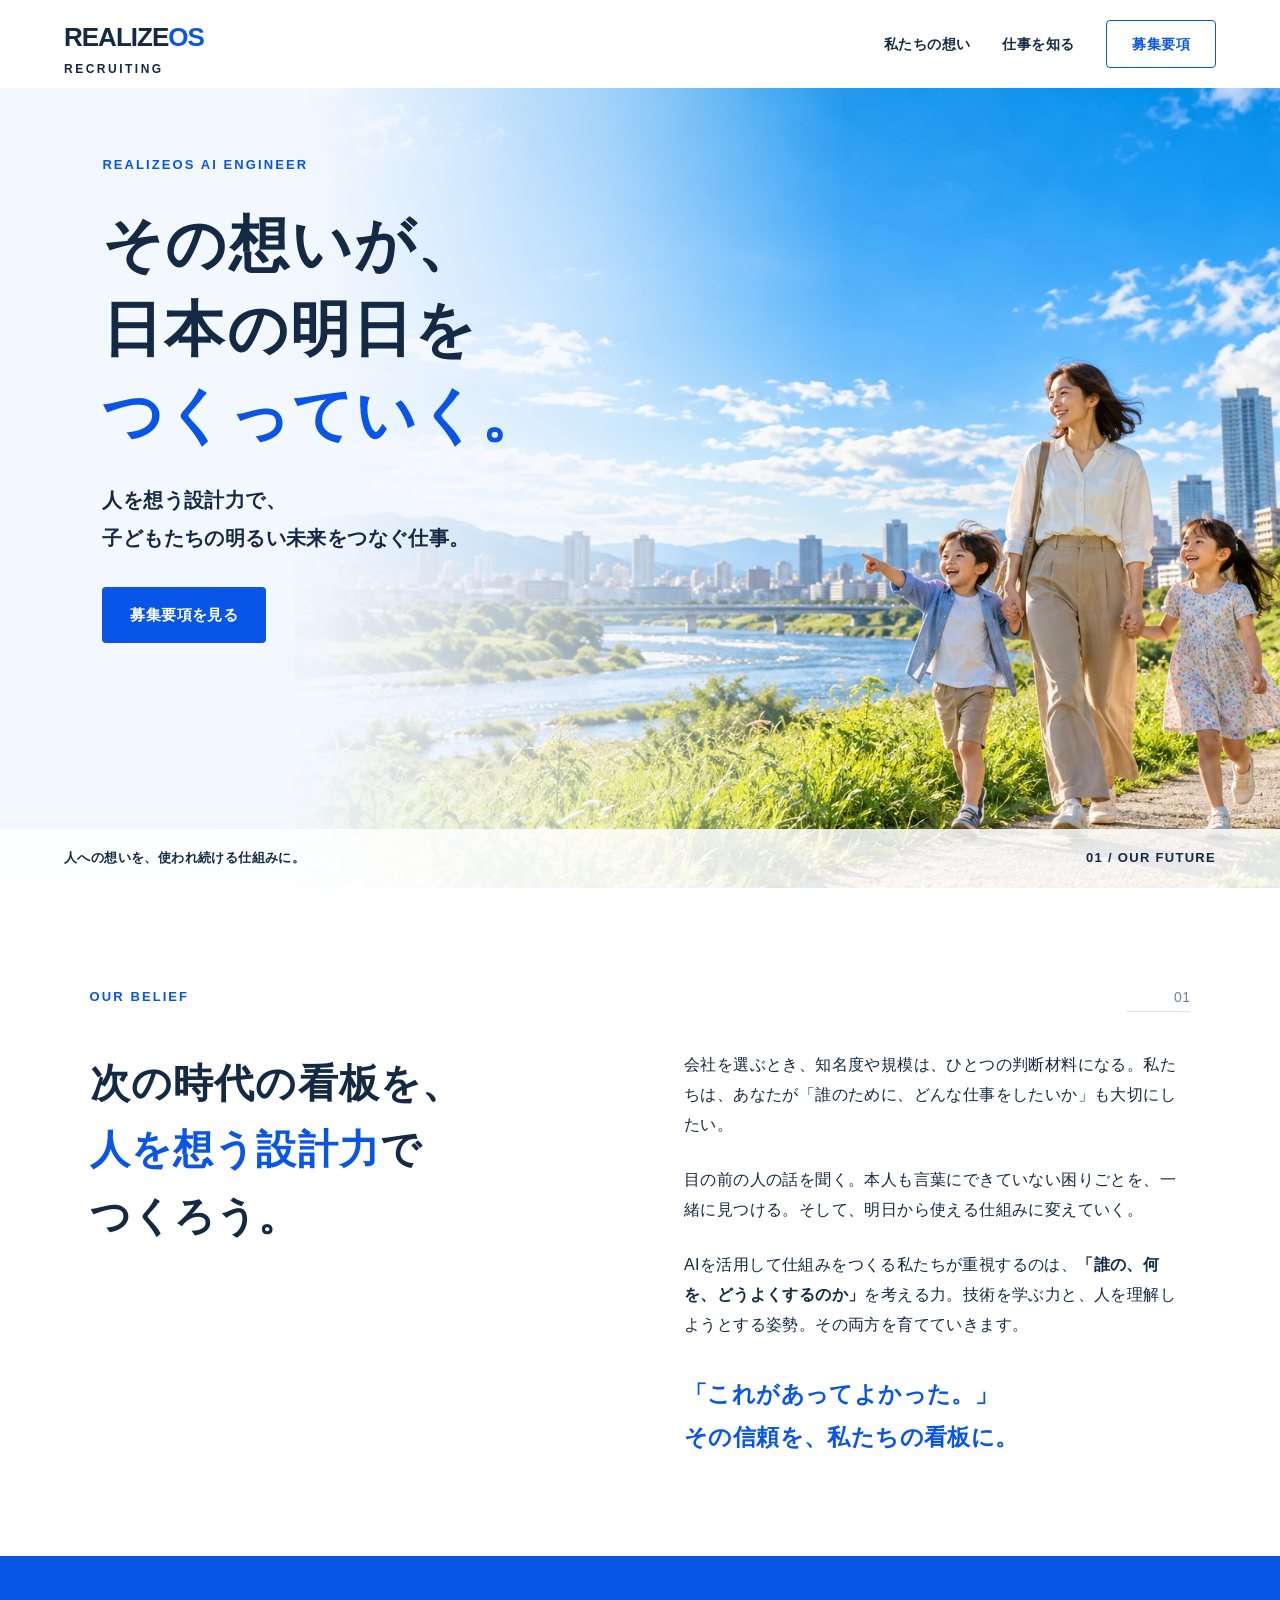
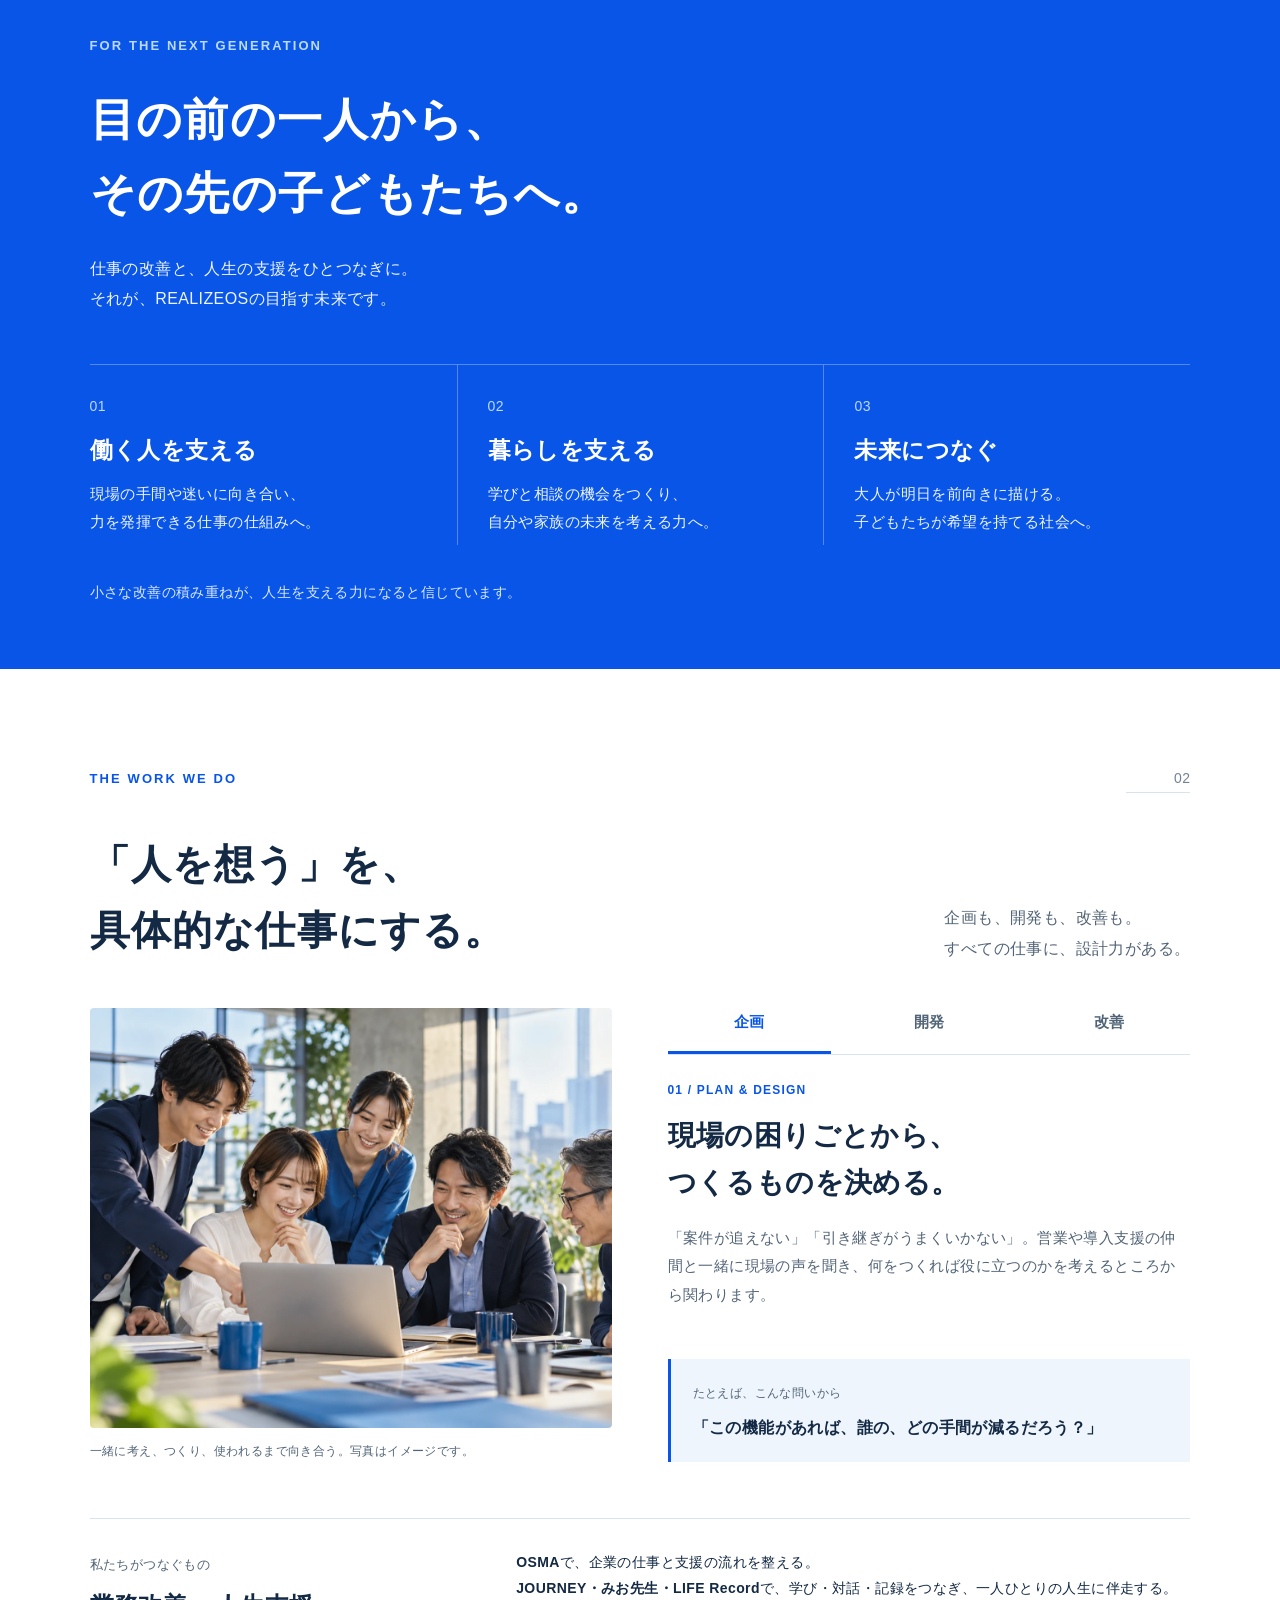
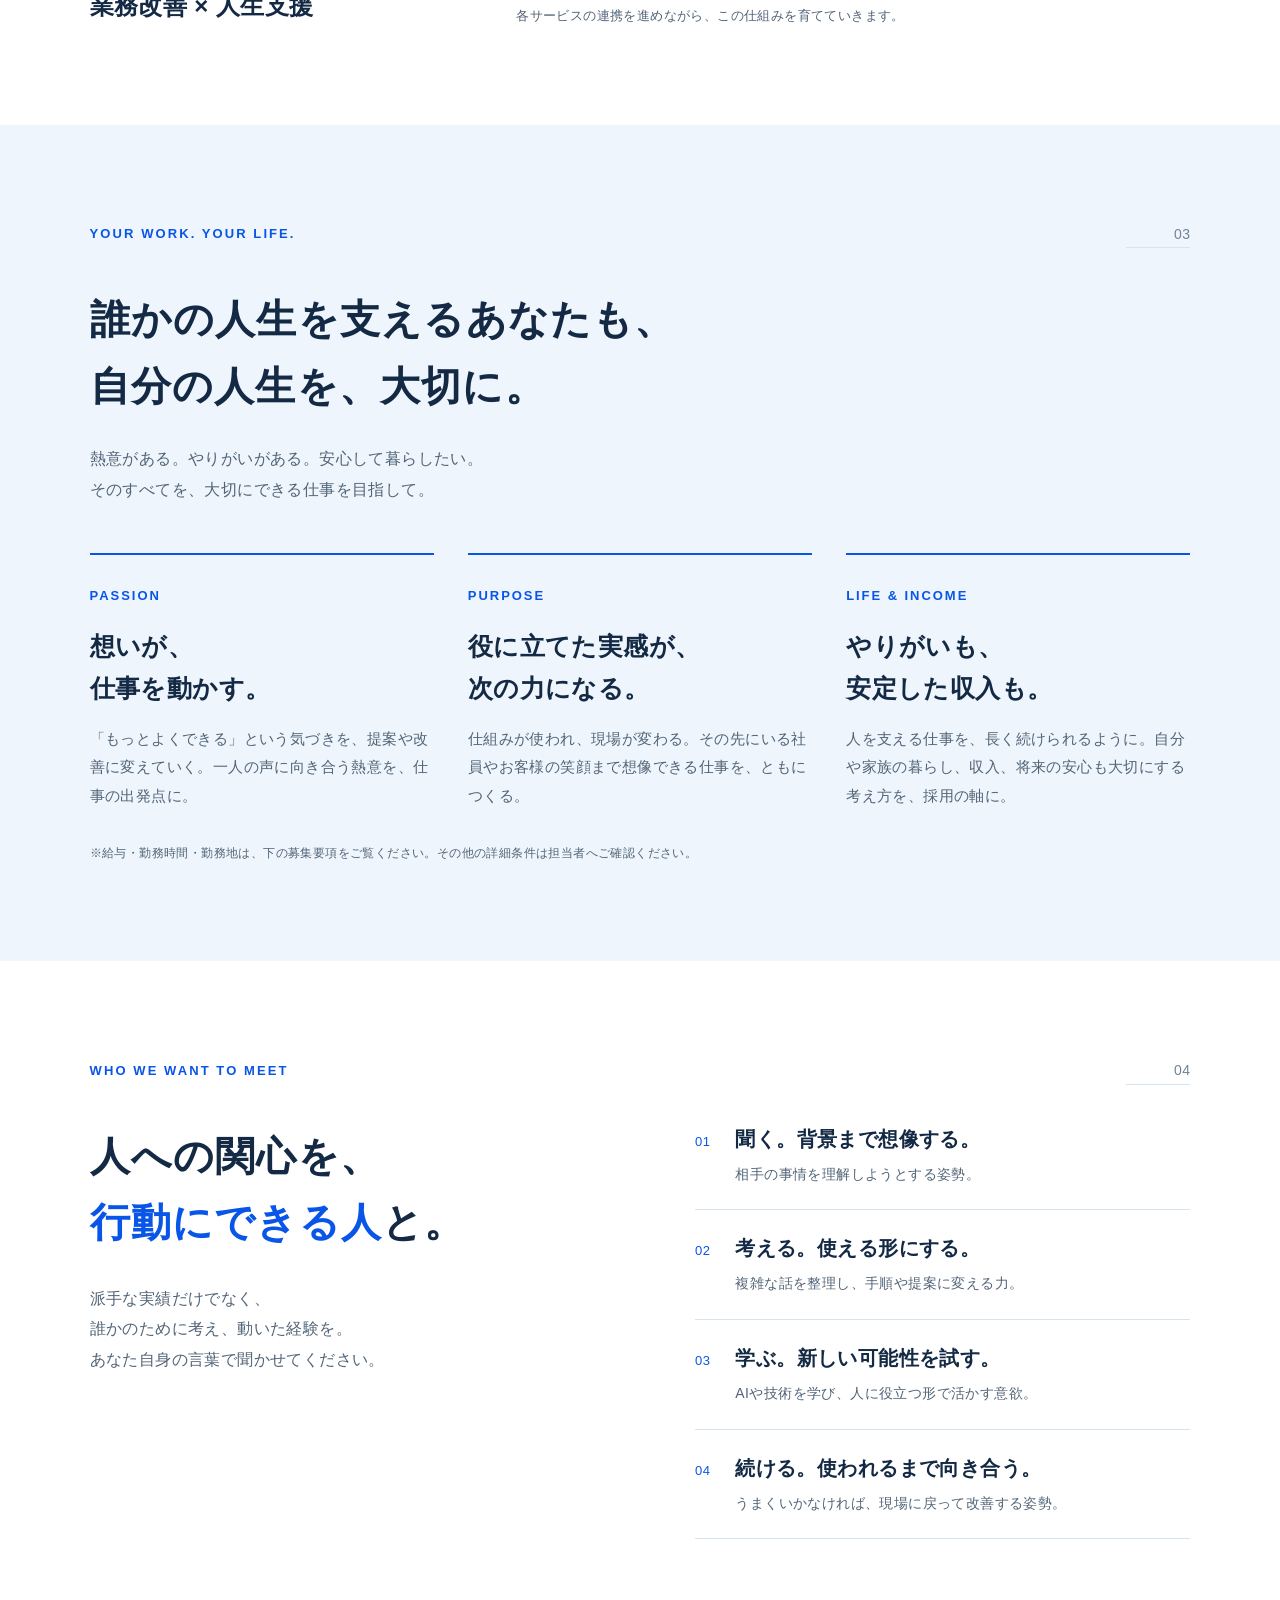
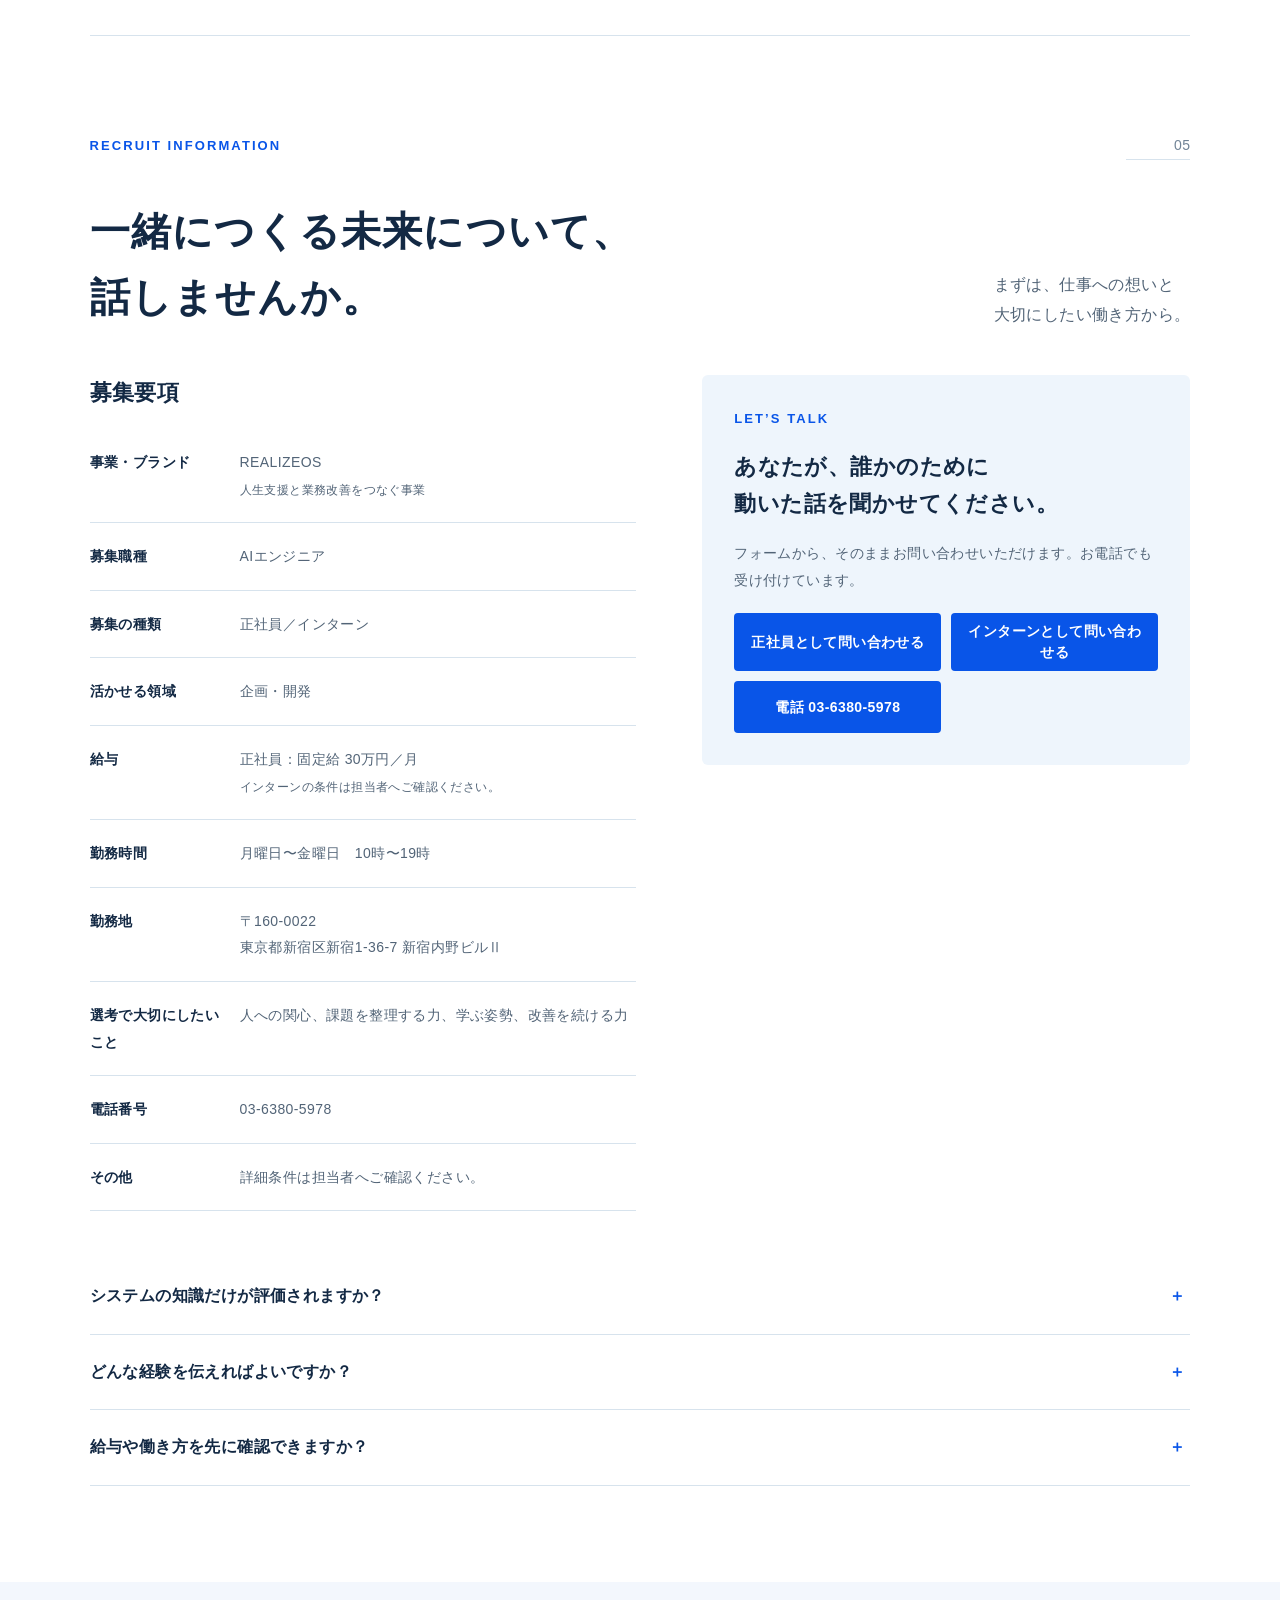
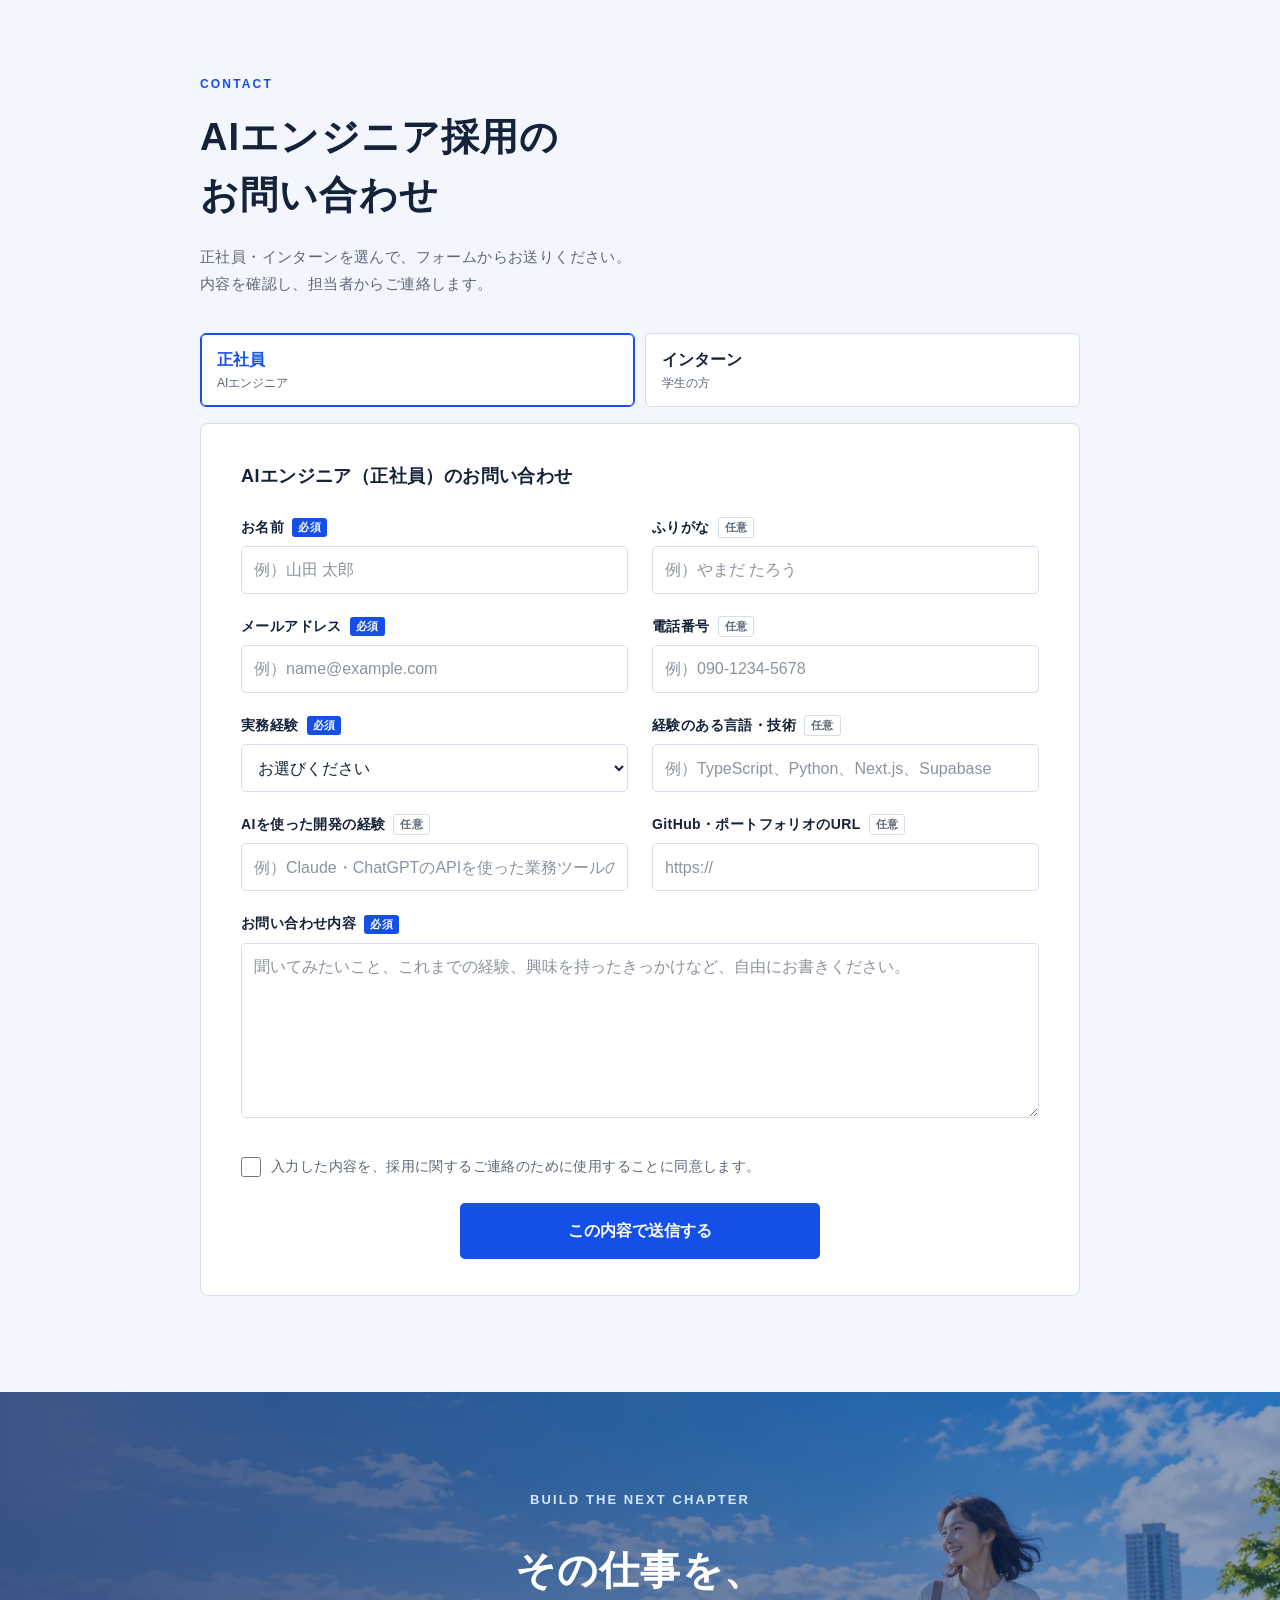
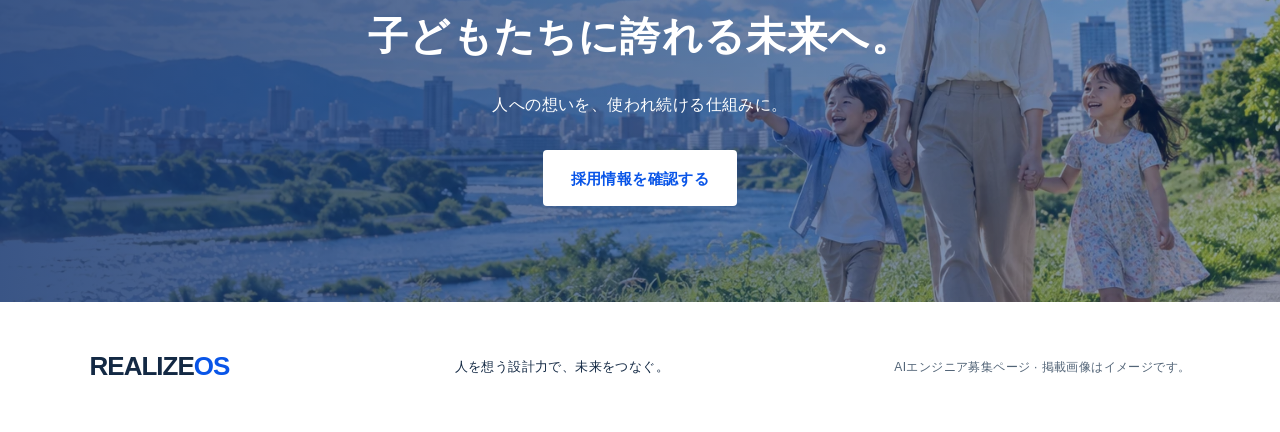
==== ai-engineer/index.html @ b8f874b1 "AIエンジニア版に正社員・インターンの入り口を追加 Co-Authored-By: Claude Opus 5.5 <noreply@anthropic.com>" ====
<!DOCTYPE html>

<html lang="ja"><head><meta charset="utf-8"/><meta content="width=device-width, initial-scale=1" name="viewport"/><title>REALIZEOS 採用｜AIエンジニア募集</title><meta content="人を想う設計力で、人生支援のAIと仕組みをつくるAIエンジニアを募集しています。月曜日〜金曜日 10時〜19時、固定給30万円／月。" name="description"/><meta content="#0955e8" name="theme-color"/><link href="https://nrealize6078-hue.github.io/realizeos-future-careers-lp/ai-engineer/" rel="canonical"/><link href="data:image/svg+xml,%3Csvg xmlns='http://www.w3.org/2000/svg' viewBox='0 0 32 32'%3E%3Crect width='32' height='32' rx='7' fill='%230955e8'/%3E%3Cpath d='M9 24V8h8a5 5 0 0 1 0 10h-8m8 0 7 6' fill='none' stroke='white' stroke-width='3'/%3E%3C/svg%3E" rel="icon" type="image/svg+xml"/><link href="../style.css?v=20261003c" rel="stylesheet"/><link href="../contact.css?v=20261003d" rel="stylesheet"/></head>
<body><a class="skip" href="#mission">本文へ</a><header><a aria-label="REALIZEOS 採用 トップ" class="brand" href="#top">REALIZE<span>OS</span><small>RECRUITING</small></a><nav aria-label="メインナビゲーション"><a href="#mission"><w-l><w-b>私たちの</w-b><w-b>想い</w-b></w-l></a><a href="#work"><w-l><w-b>仕事を</w-b><w-b>知る</w-b></w-l></a><a class="nav-cta" href="#recruit"><w-l><w-b>募集要項</w-b></w-l></a></nav></header>
<main id="top"><section class="hero"><img alt="青空の下、これからの日本を象徴する街へ歩く親子のイメージ" class="hero-image" height="1024" src="../assets/future.webp" width="1536"/><div class="hero-shade"></div><div class="hero-copy"><p class="eyebrow">REALIZEOS AI ENGINEER</p><h1><w-b>その</w-b><w-b>想いが、</w-b><br/><w-b>日本の</w-b><w-b>明日を</w-b><br/><span><w-b>つくっていく。</w-b></span></h1><p class="hero-lead"><w-b>人を</w-b><w-b>想う</w-b><w-b>設計力で、</w-b><br/><w-b>子どもたちの</w-b><w-b>明るい</w-b><w-b>未来を</w-b><w-b>つなぐ</w-b><w-b>仕事。</w-b></p><a class="button blue" href="#recruit"><w-l><w-b>募集要項を</w-b><w-b>見る</w-b></w-l></a></div><div class="hero-bottom"><span><w-b>人への</w-b><w-b>想いを、</w-b><w-b>使われ続ける</w-b><w-b>仕組みに。</w-b></span><span>01 / OUR FUTURE</span></div></section>
<section class="intro wrap" id="mission"><div class="section-top"><span class="eyebrow">OUR BELIEF</span><span class="section-no">01</span></div><div class="intro-grid"><h2><w-b>次の</w-b><w-b>時代の</w-b><w-b>看板を、</w-b><br/><em><w-b>人を</w-b><w-b>想う</w-b><w-b>設計力</w-b></em>で<br/><w-b>つくろう。</w-b></h2><div class="prose"><p><w-b>会社を</w-b><w-b>選ぶ</w-b><w-b>とき、</w-b><w-b>知名度や</w-b><w-b>規模は、</w-b><w-b>ひとつの</w-b><w-b>判断材料に</w-b><w-b>なる。</w-b><w-b>私たちは、</w-b><w-b>あなたが</w-b><w-b>「誰の</w-b><w-b>ために、</w-b><w-b>どんな</w-b><w-b>仕事を</w-b><w-b>したいか」も</w-b><w-b>大切に</w-b><w-b>したい。</w-b></p><p><w-b>目の前の</w-b><w-b>人の</w-b><w-b>話を</w-b><w-b>聞く。</w-b><w-b>本人も</w-b><w-b>言葉に</w-b><w-b>できていない</w-b><w-b>困りごとを、</w-b><w-b>一緒に</w-b><w-b>見つける。</w-b><w-b>そして、</w-b><w-b>明日から</w-b><w-b>使える</w-b><w-b>仕組みに</w-b><w-b>変えていく。</w-b></p><p><w-b>AIを</w-b><w-b>活用して</w-b><w-b>仕組みを</w-b><w-b>つくる</w-b><w-b>私たちが</w-b><w-b>重視するのは、</w-b><strong><w-b>「誰の、</w-b><w-b>何を、</w-b><w-b>どう</w-b><w-b>よく</w-b><w-b>するのか」</w-b></strong><w-b>を考える力。</w-b><w-b>技術を</w-b><w-b>学ぶ力と、</w-b><w-b>人を</w-b><w-b>理解しようと</w-b><w-b>する</w-b><w-b>姿勢。</w-b><w-b>その</w-b><w-b>両方を</w-b><w-b>育てていきます。</w-b></p><p class="statement" data-fit="" style="--fit:5.838vw;--fit-cap:22px"><w-b>「これが</w-b><w-b>あって</w-b><w-b>よかった。」</w-b><br/><w-b>その</w-b><w-b>信頼を、</w-b><w-b>私たちの</w-b><w-b>看板に。</w-b></p></div></div></section>
<section class="mission-band"><div class="wrap"><p class="eyebrow">FOR THE NEXT GENERATION</p><h2 data-fit="" style="--fit:7.363vw;--fit-cap:31px"><w-b>目の前の</w-b><w-b>一人から、</w-b><br/><w-b>その</w-b><w-b>先の</w-b><w-b>子どもたちへ。</w-b></h2><p class="band-lead" data-fit="" style="--fit:4.074vw;--fit-cap:15px"><w-b>仕事の</w-b><w-b>改善と、</w-b><w-b>人生の</w-b><w-b>支援を</w-b><w-b>ひとつなぎに。</w-b><br/><w-b>それが、</w-b><w-b>REALIZEOSの</w-b><w-b>目指す未来です。</w-b></p><div aria-label="現場の困りごとから子どもたちの未来につながる関係" class="connection"><div><span>01</span><h3><w-b>働く</w-b><w-b>人を</w-b><w-b>支える</w-b></h3><p><w-b>現場の</w-b><w-b>手間や</w-b><w-b>迷いに</w-b><w-b>向き合い、</w-b><br/><w-b>力を</w-b><w-b>発揮できる</w-b><w-b>仕事の</w-b><w-b>仕組みへ。</w-b></p></div><div><span>02</span><h3><w-b>暮らしを</w-b><w-b>支える</w-b></h3><p><w-b>学びと</w-b><w-b>相談の</w-b><w-b>機会を</w-b><w-b>つくり、</w-b><br/><w-b>自分や</w-b><w-b>家族の</w-b><w-b>未来を</w-b><w-b>考える</w-b><w-b>力へ。</w-b></p></div><div><span>03</span><h3><w-b>未来に</w-b><w-b>つなぐ</w-b></h3><p><w-b>大人が</w-b><w-b>明日を</w-b><w-b>前向きに</w-b><w-b>描ける。</w-b><br/><w-b>子どもたちが</w-b><w-b>希望を</w-b><w-b>持てる</w-b><w-b>社会へ。</w-b></p></div></div><p class="band-note"><w-b>小さな</w-b><w-b>改善の</w-b><w-b>積み重ねが、</w-b><w-b>人生を</w-b><w-b>支える</w-b><w-b>力に</w-b><w-b>なると</w-b><w-b>信じています。</w-b></p></div></section>
<section class="wrap work" id="work"><div class="section-top"><span class="eyebrow">THE WORK WE DO</span><span class="section-no">02</span></div><div class="section-heading"><h2 data-fit="" style="--fit:8.099vw;--fit-cap:29px"><w-b>「人を</w-b><w-b>想う」を、</w-b><br/><w-b>具体的な</w-b><w-b>仕事に</w-b><w-b>する。</w-b></h2><p><w-b>企画も、</w-b><w-b>開発も、</w-b><w-b>改善も。</w-b><br/><w-b>すべての</w-b><w-b>仕事に、</w-b><w-b>設計力が</w-b><w-b>ある。</w-b></p></div><div class="work-layout"><figure><img alt="相手の話を聞きながら、一緒に仕組みを考えるチームのイメージ" height="1024" loading="lazy" src="../assets/team.webp" width="1536"/><figcaption><w-b>一緒に</w-b><w-b>考え、</w-b><w-b>つくり、</w-b><w-b>使われるまで</w-b><w-b>向き合う。</w-b><w-b>写真は</w-b><w-b>イメージです。</w-b></figcaption></figure><div class="work-panel"><div aria-label="仕事の視点" class="tabs" role="tablist"><button aria-controls="role-content" aria-selected="true" data-role="plan" id="tab-plan" role="tab"><w-l><w-b>企画</w-b></w-l></button><button aria-controls="role-content" aria-selected="false" data-role="build" id="tab-build" role="tab" tabindex="-1"><w-l><w-b>開発</w-b></w-l></button><button aria-controls="role-content" aria-selected="false" data-role="improve" id="tab-improve" role="tab" tabindex="-1"><w-l><w-b>改善</w-b></w-l></button></div><div aria-labelledby="tab-plan" id="role-content" role="tabpanel" tabindex="0"><p class="role-index">01 / PLAN &amp; DESIGN</p><h3><w-b>現場の</w-b><w-b>困りごとから、</w-b><br/><w-b>つくる</w-b><w-b>ものを</w-b><w-b>決める。</w-b></h3><p id="role-description"><w-b>「案件が</w-b><w-b>追えない」</w-b><w-b>「引き継ぎが</w-b><w-b>うまく</w-b><w-b>いかない」。</w-b><w-b>営業や</w-b><w-b>導入支援の</w-b><w-b>仲間と</w-b><w-b>一緒に</w-b><w-b>現場の</w-b><w-b>声を</w-b><w-b>聞き、</w-b><w-b>何を</w-b><w-b>つくれば</w-b><w-b>役に</w-b><w-b>立つのかを</w-b><w-b>考える</w-b><w-b>ところから</w-b><w-b>関わります。</w-b></p><div class="example"><span><w-b>たとえば、</w-b><w-b>こんな</w-b><w-b>問いから</w-b></span><p id="role-question"><w-b>「この</w-b><w-b>機能が</w-b><w-b>あれば、</w-b><w-b>誰の、</w-b><w-b>どの</w-b><w-b>手間が</w-b><w-b>減るだろう？」</w-b></p></div></div></div></div><div class="systems"><div><span><w-b>私たちが</w-b><w-b>つなぐ</w-b><w-b>もの</w-b></span><h3><w-b>業務改善 × 人生支援</w-b></h3></div><p><w-b><strong>OSMA</strong>で、</w-b><w-b>企業の</w-b><w-b>仕事と</w-b><w-b>支援の</w-b><w-b>流れを</w-b><w-b>整える。</w-b><br/><strong><w-b>JOURNEY・</w-b><w-b>みお先生・</w-b><w-b>LIFE Record</w-b></strong><w-b>で、</w-b><w-b>学び・対話・記録を</w-b><w-b>つなぎ、</w-b><w-b>一人ひとりの</w-b><w-b>人生に</w-b><w-b>伴走する。</w-b><br/><span><w-b>各サービスの</w-b><w-b>連携を</w-b><w-b>進めながら、</w-b><w-b>この</w-b><w-b>仕組みを</w-b><w-b>育てていきます。</w-b></span></p></div></section>
<section class="values"><div class="wrap"><div class="section-top"><span class="eyebrow">YOUR WORK. YOUR LIFE.</span><span class="section-no">03</span></div><h2 data-fit="" style="--fit:5.811vw;--fit-cap:27px"><w-b>誰かの</w-b><w-b>人生を</w-b><w-b>支える</w-b><w-b>あなたも、</w-b><br/><w-b>自分の</w-b><w-b>人生を、</w-b><w-b>大切に。</w-b></h2><p class="values-intro" data-fit="" style="--fit:3.358vw;--fit-cap:15px"><w-b>熱意が</w-b><w-b>ある。</w-b><w-b>やりが</w-b><w-b>いが</w-b><w-b>ある。</w-b><w-b>安心して</w-b><w-b>暮らしたい。</w-b><br/><w-b>その</w-b><w-b>すべてを、</w-b><w-b>大切に</w-b><w-b>できる</w-b><w-b>仕事を</w-b><w-b>目指して。</w-b></p><div class="value-grid"><article><span class="value-label">PASSION</span><h3><w-b>想いが、</w-b><br/><w-b>仕事を</w-b><w-b>動かす。</w-b></h3><p><w-b>「もっと</w-b><w-b>よく</w-b><w-b>できる」という</w-b><w-b>気づきを、</w-b><w-b>提案や</w-b><w-b>改善に</w-b><w-b>変えていく。</w-b><w-b>一人の</w-b><w-b>声に</w-b><w-b>向き合う</w-b><w-b>熱意を、</w-b><w-b>仕事の</w-b><w-b>出発点に。</w-b></p></article><article><span class="value-label">PURPOSE</span><h3><w-b>役に</w-b><w-b>立てた</w-b><w-b>実感が、</w-b><br/><w-b>次の</w-b><w-b>力に</w-b><w-b>なる。</w-b></h3><p><w-b>仕組みが</w-b><w-b>使われ、</w-b><w-b>現場が</w-b><w-b>変わる。</w-b><w-b>その</w-b><w-b>先に</w-b><w-b>いる</w-b><w-b>社員や</w-b><w-b>お客様の笑</w-b><w-b>顔まで</w-b><w-b>想像できる</w-b><w-b>仕事を、ともに</w-b><w-b>つくる。</w-b></p></article><article><span class="value-label">LIFE &amp; INCOME</span><h3><w-b>やりが</w-b><w-b>いも、</w-b><br/><w-b>安定した</w-b><w-b>収入も。</w-b></h3><p><w-b>人を</w-b><w-b>支える</w-b><w-b>仕事を、</w-b><w-b>長く</w-b><w-b>続けられるように。</w-b><w-b>自分や</w-b><w-b>家族の</w-b><w-b>暮らし、</w-b><w-b>収入、</w-b><w-b>将来の</w-b><w-b>安心も</w-b><w-b>大切に</w-b><w-b>する</w-b><w-b>考え方を、</w-b><w-b>採用の</w-b><w-b>軸に。</w-b></p></article></div><p class="conditions-note"><w-b>※給与・</w-b><w-b>勤務時間・</w-b><w-b>勤務地は、</w-b><w-b>下の</w-b><w-b>募集要項を</w-b><w-b>ご覧ください。</w-b><w-b>その</w-b><w-b>他の</w-b><w-b>詳細条件は</w-b><w-b>担当者へ</w-b><w-b>ご確認ください。</w-b></p></div></section>
<section class="wrap people" id="people"><div class="section-top"><span class="eyebrow">WHO WE WANT TO MEET</span><span class="section-no">04</span></div><div class="people-grid"><div><h2><w-b>人への</w-b><w-b>関心を、</w-b><br/><w-b><em>行動にできる人</em>と。</w-b></h2><p data-fit="" style="--fit:4.523vw;--fit-cap:15px"><w-b>派手な</w-b><w-b>実績だけでなく、</w-b><br/><w-b>誰かの</w-b><w-b>ために</w-b><w-b>考え、</w-b><w-b>動いた</w-b><w-b>経験を。</w-b><br/><w-b>あなた</w-b><w-b>自身の</w-b><w-b>言葉で</w-b><w-b>聞かせてください。</w-b></p></div><ol class="qualities"><li><span>01</span><div><h3><w-b>聞く。</w-b><w-b>背景まで</w-b><w-b>想像する。</w-b></h3><p><w-b>相手の</w-b><w-b>事情を</w-b><w-b>理解しようと</w-b><w-b>する</w-b><w-b>姿勢。</w-b></p></div></li><li><span>02</span><div><h3><w-b>考える。</w-b><w-b>使える</w-b><w-b>形に</w-b><w-b>する。</w-b></h3><p><w-b>複雑な</w-b><w-b>話を</w-b><w-b>整理し、</w-b><w-b>手順や</w-b><w-b>提案に</w-b><w-b>変える力。</w-b></p></div></li><li><span>03</span><div><h3><w-b>学ぶ。</w-b><w-b>新しい</w-b><w-b>可能性を</w-b><w-b>試す。</w-b></h3><p><w-b>AIや</w-b><w-b>技術を</w-b><w-b>学び、</w-b><w-b>人に</w-b><w-b>役立つ形で</w-b><w-b>活かす意欲。</w-b></p></div></li><li><span>04</span><div><h3><w-b>続ける。</w-b><w-b>使われるまで</w-b><w-b>向き合う。</w-b></h3><p><w-b>うまく</w-b><w-b>いかなければ、</w-b><w-b>現場に</w-b><w-b>戻って</w-b><w-b>改善する</w-b><w-b>姿勢。</w-b></p></div></li></ol></div></section>
<section class="recruit wrap" id="recruit"><div class="section-top"><span class="eyebrow">RECRUIT INFORMATION</span><span class="section-no">05</span></div><div class="section-heading"><h2 data-fit="" style="--fit:6.277vw;--fit-cap:29px"><w-b>一緒に</w-b><w-b>つくる</w-b><w-b>未来に</w-b><w-b>ついて、</w-b><br/><w-b>話しませんか。</w-b></h2><p><w-b>まずは、</w-b><w-b>仕事への</w-b><w-b>想いと</w-b><br/><w-b>大切に</w-b><w-b>したい</w-b><w-b>働き方から。</w-b></p></div><div class="recruit-grid"><div><h3><w-b>募集要項</w-b></h3><dl><div><dt><w-b>事業・ブランド</w-b></dt><dd>REALIZEOS<br/><small><w-b>人生支援と</w-b><w-b>業務改善を</w-b><w-b>つなぐ</w-b><w-b>事業</w-b></small></dd></div><div><dt><w-b>募集職種</w-b></dt><dd><w-b>AIエンジニア</w-b></dd></div><div><dt><w-b>募集の</w-b><w-b>種類</w-b></dt><dd><w-b>正社員／インターン</w-b></dd></div><div><dt><w-b>活かせる</w-b><w-b>領域</w-b></dt><dd><w-b>企画・開発</w-b></dd></div><div><dt><w-b>給与</w-b></dt><dd><w-b>正社員：固定給 30万円／月</w-b><br/><small><w-b>インターンの</w-b><w-b>条件は</w-b><w-b>担当者へ</w-b><w-b>ご確認ください。</w-b></small></dd></div><div><dt><w-b>勤務時間</w-b></dt><dd><w-b>月曜日〜金曜日　10時〜19時</w-b></dd></div><div><dt><w-b>勤務地</w-b></dt><dd><w-b>〒160-0022</w-b><br/>東京都新宿区新宿1-36-7 新宿内野ビルⅡ</dd></div><div><dt><w-b>選考で</w-b><w-b>大切に</w-b><w-b>したい</w-b><w-b>こと</w-b></dt><dd><w-b>人への</w-b><w-b>関心、</w-b><w-b>課題を</w-b><w-b>整理する</w-b><w-b>力、</w-b><w-b>学ぶ姿勢、</w-b><w-b>改善を</w-b><w-b>続ける力</w-b></dd></div><div><dt><w-b>電話番号</w-b></dt><dd><a href="tel:0363805978">03-6380-5978</a></dd></div><div><dt><w-b>その他</w-b></dt><dd><w-b>詳細条件は</w-b><w-b>担当者へ</w-b><w-b>ご確認ください。</w-b></dd></div></dl></div><aside class="contact-card"><p class="eyebrow">LET’S TALK</p><h3 data-fit="" style="--fit:4.895vw;--fit-cap:20px"><w-b>あなたが、</w-b><w-b>誰かの</w-b><w-b>ために</w-b><br/><w-b>動いた</w-b><w-b>話を</w-b><w-b>聞かせてください。</w-b></h3><p><w-b>フォームから、</w-b><w-b>そのまま</w-b><w-b>お問い合わせいただけます。</w-b><w-b>お電話でも</w-b><w-b>受け付けています。</w-b></p><div class="contact-links"><a class="contact-link" href="#contact-fulltime"><w-l><w-b>正社員として</w-b><w-b>問い合わせる</w-b></w-l></a><a class="contact-link" href="#contact-intern"><w-l><w-b>インターンとして</w-b><w-b>問い合わせる</w-b></w-l></a><a class="contact-link contact-tel" href="tel:0363805978"><w-l><w-b>電話 03-6380-5978</w-b></w-l></a></div></aside></div><div class="faq"><details><summary><w-l><w-b>システムの</w-b><w-b>知識だけが</w-b><w-b>評価されますか？</w-b></w-l></summary><p><w-b>技術や</w-b><w-b>専門知識に</w-b><w-b>加え、</w-b><w-b>相手の</w-b><w-b>話を</w-b><w-b>聞く</w-b><w-b>力や、</w-b><w-b>現場の</w-b><w-b>課題を</w-b><w-b>整理する</w-b><w-b>力も</w-b><w-b>大切に</w-b><w-b>します。</w-b><w-b>必要な</w-b><w-b>経験・スキルは、</w-b><w-b>担当者へ</w-b><w-b>ご確認ください。</w-b></p></details><details><summary><w-l><w-b>どんな</w-b><w-b>経験を</w-b><w-b>伝えればよいですか？</w-b></w-l></summary><p><w-b>お客様の</w-b><w-b>困りごとに</w-b><w-b>気づいて</w-b><w-b>提案した</w-b><w-b>経験、</w-b><w-b>同僚の</w-b><w-b>仕事を</w-b><w-b>楽に</w-b><w-b>した</w-b><w-b>工夫など、</w-b><w-b>身近な</w-b><w-b>出来事で</w-b><w-b>構いません。</w-b><w-b>成功した</w-b><w-b>話だけでなく、</w-b><w-b>うまく</w-b><w-b>いかずに</w-b><w-b>考え直した</w-b><w-b>経験も</w-b><w-b>聞かせてください。</w-b></p></details><details><summary><w-l><w-b>給与や</w-b><w-b>働き方を</w-b><w-b>先に</w-b><w-b>確認できますか？</w-b></w-l></summary><p><w-b>固定給・</w-b><w-b>勤務時間・</w-b><w-b>勤務地は、</w-b><w-b>この</w-b><w-b>ページの</w-b><w-b>募集要項に</w-b><w-b>記載しています。</w-b><w-b>その</w-b><w-b>ほかの</w-b><w-b>詳細条件は、</w-b><w-b>担当者へ</w-b><w-b>ご確認ください。</w-b></p></details></div></section>
<!-- rc-contact:start -->
<section aria-labelledby="contact-title" class="rc-contact cf-light" data-endpoint="" id="contact">
<div class="cf-inner">
<p class="cf-eyebrow">CONTACT</p>
<h2 id="contact-title"><w-b>AIエンジニア採用の</w-b><br/><w-b>お問い合わせ</w-b></h2>
<p class="cf-lead"><w-b>正社員・インターンを</w-b><w-b>選んで、</w-b><w-b>フォームから</w-b><w-b>お送りください。</w-b><br/><w-b>内容を</w-b><w-b>確認し、</w-b><w-b>担当者から</w-b><w-b>ご連絡します。</w-b></p>
<div aria-label="募集の種類" class="cf-tabs cf-tabs-2" role="tablist"><button aria-controls="contact-fulltime" aria-selected="true" id="cf-tab-fulltime" role="tab" type="button"><b>正社員</b><small>AIエンジニア</small></button><button aria-controls="contact-intern" aria-selected="false" id="cf-tab-intern" role="tab" tabindex="-1" type="button"><b>インターン</b><small>学生の方</small></button></div>
<div aria-labelledby="cf-tab-fulltime" class="cf-panel" id="contact-fulltime" role="tabpanel">
<form class="cf-form" data-category="AIエンジニア（正社員）">
<p class="cf-form-title">AIエンジニア（正社員）のお問い合わせ</p>
<div class="cf-grid"><div class="cf-field" data-label="お名前"><label for="fulltime-name">お名前<span class="cf-req">必須</span></label><input autocomplete="name" id="fulltime-name" maxlength="300" name="name" placeholder="例）山田 太郎" required="" type="text"/></div><div class="cf-field" data-label="ふりがな"><label for="fulltime-kana">ふりがな<span class="cf-opt">任意</span></label><input id="fulltime-kana" maxlength="300" name="kana" placeholder="例）やまだ たろう" type="text"/></div><div class="cf-field" data-label="メールアドレス"><label for="fulltime-email">メールアドレス<span class="cf-req">必須</span></label><input autocomplete="email" id="fulltime-email" maxlength="300" name="email" placeholder="例）name@example.com" required="" type="email"/></div><div class="cf-field" data-label="電話番号"><label for="fulltime-tel">電話番号<span class="cf-opt">任意</span></label><input autocomplete="tel" id="fulltime-tel" maxlength="300" name="tel" placeholder="例）090-1234-5678" type="tel"/></div><div class="cf-field" data-label="実務経験"><label for="fulltime-eng_years">実務経験<span class="cf-req">必須</span></label><select id="fulltime-eng_years" name="eng_years" required=""><option value="">お選びください</option><option>未経験・学習中</option><option>1年未満</option><option>1〜3年</option><option>3〜5年</option><option>5年以上</option></select></div><div class="cf-field" data-label="経験のある言語・技術"><label for="fulltime-eng_skills">経験のある言語・技術<span class="cf-opt">任意</span></label><input id="fulltime-eng_skills" maxlength="300" name="eng_skills" placeholder="例）TypeScript、Python、Next.js、Supabase" type="text"/></div><div class="cf-field" data-label="AIを使った開発の経験"><label for="fulltime-eng_ai">AIを使った開発の経験<span class="cf-opt">任意</span></label><input id="fulltime-eng_ai" maxlength="300" name="eng_ai" placeholder="例）Claude・ChatGPTのAPIを使った業務ツールの開発" type="text"/></div><div class="cf-field" data-label="GitHub・ポートフォリオのURL"><label for="fulltime-eng_url">GitHub・ポートフォリオのURL<span class="cf-opt">任意</span></label><input id="fulltime-eng_url" maxlength="300" name="eng_url" placeholder="https://" type="url"/></div><div class="cf-field" data-label="お問い合わせ内容"><label for="fulltime-message">お問い合わせ内容<span class="cf-req">必須</span></label><textarea id="fulltime-message" maxlength="4000" name="message" placeholder="聞いてみたいこと、これまでの経験、興味を持ったきっかけなど、自由にお書きください。" required="" rows="6"></textarea></div></div>
<div aria-hidden="true" class="cf-hp"><label>ウェブサイト<input autocomplete="off" name="website" tabindex="-1"/></label></div>
<label class="cf-agree"><input name="agree" required="" type="checkbox"/><span>入力した内容を、採用に関するご連絡のために使用することに同意します。</span></label>
<button class="cf-submit" type="submit">この内容で送信する</button>
</form>
<p aria-live="polite" class="cf-status" role="status" tabindex="-1"></p>
</div>
<div aria-labelledby="cf-tab-intern" class="cf-panel" hidden="" id="contact-intern" role="tabpanel">
<form class="cf-form" data-category="AIエンジニア（インターン）">
<p class="cf-form-title">AIエンジニア（インターン）のお問い合わせ</p>
<div class="cf-grid"><div class="cf-field" data-label="お名前"><label for="intern-name">お名前<span class="cf-req">必須</span></label><input autocomplete="name" id="intern-name" maxlength="300" name="name" placeholder="例）山田 太郎" required="" type="text"/></div><div class="cf-field" data-label="ふりがな"><label for="intern-kana">ふりがな<span class="cf-opt">任意</span></label><input id="intern-kana" maxlength="300" name="kana" placeholder="例）やまだ たろう" type="text"/></div><div class="cf-field" data-label="メールアドレス"><label for="intern-email">メールアドレス<span class="cf-req">必須</span></label><input autocomplete="email" id="intern-email" maxlength="300" name="email" placeholder="例）name@example.com" required="" type="email"/></div><div class="cf-field" data-label="電話番号"><label for="intern-tel">電話番号<span class="cf-opt">任意</span></label><input autocomplete="tel" id="intern-tel" maxlength="300" name="tel" placeholder="例）090-1234-5678" type="tel"/></div><div class="cf-field" data-label="学校名・学部"><label for="intern-ai_school">学校名・学部<span class="cf-req">必須</span></label><input id="intern-ai_school" maxlength="300" name="ai_school" placeholder="例）〇〇大学 情報学部" required="" type="text"/></div><div class="cf-field" data-label="学年"><label for="intern-ai_grade">学年<span class="cf-req">必須</span></label><select id="intern-ai_grade" name="ai_grade" required=""><option value="">お選びください</option><option>大学1年</option><option>大学2年</option><option>大学3年</option><option>大学4年</option><option>大学院</option><option>専門学校</option><option>高専</option><option>その他</option></select></div><div class="cf-field" data-label="学んでいる言語・技術"><label for="intern-ai_skills">学んでいる言語・技術<span class="cf-opt">任意</span></label><input id="intern-ai_skills" maxlength="300" name="ai_skills" placeholder="例）Python、JavaScript、機械学習の授業" type="text"/></div><div class="cf-field" data-label="AIを使って作ったもの"><label for="intern-ai_ai">AIを使って作ったもの<span class="cf-opt">任意</span></label><input id="intern-ai_ai" maxlength="300" name="ai_ai" placeholder="例）ChatGPTのAPIを使った授業の課題、個人アプリ" type="text"/></div><div class="cf-field" data-label="GitHub・作品のURL"><label for="intern-ai_url">GitHub・作品のURL<span class="cf-opt">任意</span></label><input id="intern-ai_url" maxlength="300" name="ai_url" placeholder="https://" type="url"/></div><div class="cf-field" data-label="参加できる期間・頻度"><label for="intern-ai_period">参加できる期間・頻度<span class="cf-req">必須</span></label><input id="intern-ai_period" maxlength="300" name="ai_period" placeholder="例）2026年11月から、週2日" required="" type="text"/></div><div class="cf-field" data-label="お問い合わせ内容"><label for="intern-message">お問い合わせ内容<span class="cf-req">必須</span></label><textarea id="intern-message" maxlength="4000" name="message" placeholder="聞いてみたいこと、これまでの経験、興味を持ったきっかけなど、自由にお書きください。" required="" rows="6"></textarea></div></div>
<div aria-hidden="true" class="cf-hp"><label>ウェブサイト<input autocomplete="off" name="website" tabindex="-1"/></label></div>
<label class="cf-agree"><input name="agree" required="" type="checkbox"/><span>入力した内容を、採用に関するご連絡のために使用することに同意します。</span></label>
<button class="cf-submit" type="submit">この内容で送信する</button>
</form>
<p aria-live="polite" class="cf-status" role="status" tabindex="-1"></p>
</div>
</div>
</section>
<!-- rc-contact:end -->
<section class="closing"><img alt="明るい未来へ歩く親子のイメージ" height="1024" loading="lazy" src="../assets/future.webp" width="1536"/><div><p class="eyebrow">BUILD THE NEXT CHAPTER</p><h2 data-fit="" style="--fit:6.377vw;--fit-cap:28px"><w-b>その</w-b><w-b>仕事を、</w-b><br/><w-b>子どもたちに</w-b><w-b>誇れる</w-b><w-b>未来へ。</w-b></h2><p><w-b>人への</w-b><w-b>想いを、</w-b><w-b>使われ続ける</w-b><w-b>仕組みに。</w-b></p><a class="button white" href="#recruit"><w-l><w-b>採用情報を</w-b><w-b>確認する</w-b></w-l></a></div></section></main><footer><a class="brand" href="#top">REALIZE<span>OS</span></a><p><w-b>人を</w-b><w-b>想う</w-b><w-b>設計力で、</w-b><w-b>未来を</w-b><w-b>つなぐ。</w-b></p><small><w-b>AIエンジニア募集ページ · 掲載画像は</w-b><w-b>イメージです。</w-b></small></footer><script src="main.js?v=20261003c"></script><script src="../contact.js?v=20261003d"></script></body></html>
---- style.css ----
:root{--blue:#0955e8;--navy:#102745;--ink:#132944;--muted:#526477;--line:#d7e3ed;--pale:#eef5fc}*{box-sizing:border-box}html{scroll-behavior:smooth;scroll-padding-top:100px}body{margin:0;font-family:'Noto Sans JP','Hiragino Kaku Gothic ProN','Yu Gothic',Meiryo,sans-serif;color:var(--ink);font-size:16px;line-height:1.9;letter-spacing:.025em}a{color:inherit;text-decoration:none}button{font:inherit;cursor:pointer}button,a,summary{-webkit-tap-highlight-color:transparent}a:focus-visible,button:focus-visible,summary:focus-visible,[tabindex]:focus-visible{outline:3px solid #f1b31a;outline-offset:5px}img{max-width:100%;display:block}h1,h2,h3,p,figure{margin:0}h2{font-size:clamp(28px,3.15vw,44px);letter-spacing:.03em;line-height:1.65;font-weight:800}h3{line-height:1.65}em{font-style:normal;color:var(--blue)}.skip{position:fixed;left:12px;top:-100px;background:#fff;padding:12px;z-index:10}.skip:focus{top:12px}header{height:88px;padding:0 5%;display:flex;align-items:center;justify-content:space-between;background:#fff;position:relative;z-index:2}.brand{font-family:Arial,sans-serif;font-size:26px;letter-spacing:-1px;font-weight:900;white-space:nowrap}.brand span{color:var(--blue)}.brand small{font-size:10px;letter-spacing:2.5px;display:block;font-weight:600;line-height:1}.brand small{font-size:12px}nav{display:flex;align-items:center;gap:32px;font-size:14px;font-weight:700}.nav-cta{padding:10px 25px;border:1px solid var(--blue);color:var(--blue);border-radius:4px}.hero{min-height:710px;height:min(800px,calc(100svh - 88px));position:relative;overflow:hidden;background:#e9f4fe}.hero-image{position:absolute;right:0;top:0;width:77%;height:100%;object-fit:cover;object-position:60% 50%}.hero-shade{position:absolute;inset:0;background:linear-gradient(90deg,#f3f8ff 0%,rgba(243,248,255,.97) 25%,rgba(243,248,255,.56) 47%,rgba(243,248,255,0) 66%)}.hero-copy{position:relative;padding:65px 0 100px 8%;max-width:750px}.eyebrow{font-family:Arial,sans-serif;letter-spacing:.16em;font-size:13px;font-weight:800;color:var(--blue)}h1{font-size:clamp(45px,4.7vw,70px);line-height:1.42;letter-spacing:.035em;margin:24px 0 23px;font-weight:900}h1 span{color:var(--blue)}.hero-lead{font-size:20px;font-weight:700;line-height:1.9}.button{display:inline-flex;align-items:center;justify-content:center;min-height:56px;padding:14px 28px;border:0;border-radius:4px;line-height:1.7;font-size:15px;font-weight:700;transition:background .2s,transform .2s}.button:hover{transform:translateY(-2px)}.blue{background:var(--blue);color:#fff}.blue:hover{background:#0846be}.hero .button{margin-top:30px}.hero-bottom{position:absolute;bottom:0;width:100%;padding:17px 5%;display:flex;justify-content:space-between;background:rgba(255,255,255,.85);font-size:13px;font-weight:700}.hero-bottom span:last-child{font-family:Arial,sans-serif;letter-spacing:.1em}.wrap{width:min(1160px,86%);margin:auto;padding-top:96px;padding-bottom:96px}.section-top{display:flex;align-items:center;justify-content:space-between;margin-bottom:38px}.section-no{font-size:14px;color:#708396;font-family:Arial,sans-serif;border-bottom:1px solid var(--line);width:64px;text-align:right}.intro-grid{display:grid;grid-template-columns:1fr 1fr;gap:8%}.prose p{margin-bottom:24px}.prose p:last-child{margin-bottom:0}.statement{font-size:23px;font-weight:800;color:var(--blue);padding-top:8px}.mission-band{background:var(--blue);color:#fff;position:relative}.mission-band .eyebrow{color:#bcd9ff}.mission-band .wrap{padding-top:78px;padding-bottom:64px}.mission-band h2{margin-top:24px;font-size:clamp(31px,3.5vw,48px)}.band-lead{margin-top:23px;color:#edf5ff}.connection{display:grid;grid-template-columns:repeat(3,1fr);gap:0;border-top:1px solid #ffffff4d;margin-top:50px}.connection>div{padding:26px 30px 8px 0;position:relative}.connection>div+div{padding-left:30px;border-left:1px solid #ffffff4d}.connection span{color:#bedaff;font-family:Arial,sans-serif;font-size:14px}.connection h3{font-size:23px;margin:10px 0}.connection p{font-size:15px;color:#edf5ff}.band-note{margin-top:34px;font-size:14px;color:#d9e9ff}.section-heading{display:flex;justify-content:space-between;align-items:end;gap:36px;margin-bottom:44px}.section-heading>p{color:var(--muted)}.work-layout{display:grid;grid-template-columns:1fr 1fr;gap:5%;align-items:start}.work figure img{width:100%;height:420px;object-fit:cover;border-radius:4px}.work figcaption{font-size:12px;color:var(--muted);margin-top:12px}.tabs{display:flex;border-bottom:1px solid var(--line);gap:16px}.tabs button{border:0;border-bottom:3px solid transparent;color:var(--muted);background:none;padding:0 0 15px;font-weight:700;font-size:15px;flex:1;white-space:nowrap}.tabs button[aria-selected=true]{color:var(--blue);border-color:var(--blue)}.role-index{font:700 12px Arial,sans-serif;letter-spacing:.1em;color:var(--blue);margin:28px 0 16px}.work-panel h3{font-size:28px;margin-bottom:18px}.work-panel #role-description{color:var(--muted);font-size:15px;min-height:115px}.example{background:var(--pale);padding:18px 22px;margin-top:20px;border-left:3px solid var(--blue)}.example span{font-size:12px;color:var(--muted)}.example p{font-weight:700;margin-top:6px;font-size:16px}.systems{display:grid;grid-template-columns:1fr 1.7fr;gap:30px;border-top:1px solid var(--line);margin-top:55px;padding-top:30px}.systems>div>span{font-size:13px;color:var(--muted)}.systems h3{font-size:24px;margin-top:7px}.systems p{font-size:14px}.systems p span{font-size:13px;color:var(--muted)}.values{background:var(--pale)}.values-intro{margin-top:25px;color:var(--muted)}.value-grid{display:grid;grid-template-columns:repeat(3,1fr);gap:34px;margin-top:48px}.value-grid article{border-top:2px solid var(--blue);padding-top:25px}.value-label{font:700 13px Arial,sans-serif;letter-spacing:.15em;color:var(--blue)}.value-grid h3{font-size:25px;margin:16px 0}.value-grid p{font-size:15px;color:var(--muted)}.conditions-note{font-size:12px;color:var(--muted);margin-top:32px;max-width:920px}.people-grid{display:grid;grid-template-columns:1fr 1fr;gap:10%}.people-grid>div>p{margin-top:28px;color:var(--muted)}.qualities{list-style:none;margin:0;padding:0}.qualities li{display:flex;gap:25px;padding:22px 0;border-bottom:1px solid var(--line)}.qualities li:first-child{padding-top:0}.qualities li>span{font-size:13px;color:var(--blue);font-family:Arial,sans-serif;margin-top:7px}.qualities h3{font-size:20px}.qualities p{color:var(--muted);font-size:14px;margin-top:5px}.recruit{border-top:1px solid var(--line)}.recruit-grid{display:grid;grid-template-columns:1.12fr 1fr;gap:6%;align-items:start}.recruit-grid>div>h3{font-size:22px;margin-bottom:18px}dl{margin:0}dl>div{display:grid;grid-template-columns:130px 1fr;gap:20px;padding:20px 0;border-bottom:1px solid var(--line);font-size:14px}dt{font-weight:700}dd{margin:0;color:var(--muted)}dd small{font-size:12px}.contact-card{background:var(--pale);padding:32px;border-radius:6px}.contact-card h3{font-size:22px;margin-top:18px}.contact-card>p:not(.eyebrow){font-size:14px;margin-top:18px;color:var(--muted)}.message-preview{padding:18px;background:white;border:1px solid var(--line);font-size:13px;margin:20px 0;color:var(--muted)}.contact-card .button{width:100%}.contact-card .copy-status{min-height:20px;margin-top:8px!important;font-size:12px!important}.faq{margin-top:48px}details{border-bottom:1px solid var(--line)}summary{cursor:pointer;font-weight:700;padding:22px 38px 22px 0;position:relative;list-style:none}summary::-webkit-details-marker{display:none}summary:after{content:'＋';position:absolute;right:5px;color:var(--blue)}details[open] summary:after{content:'−'}details p{padding:0 35px 25px 0;color:var(--muted);font-size:15px}.closing{position:relative;min-height:510px;display:flex;align-items:center;justify-content:center;text-align:center;isolation:isolate;overflow:hidden;color:#fff}.closing>img{position:absolute;inset:0;width:100%;height:100%;object-fit:cover;object-position:50% 55%;z-index:-2}.closing:after{content:'';position:absolute;inset:0;background:linear-gradient(90deg,#092b68cc,#092b686e);z-index:-1}.closing>div{padding:70px 6%}.closing .eyebrow{color:#d4e8ff}.closing h2{margin:24px 0 20px}.closing .button{margin-top:30px}.white{background:#fff;color:var(--blue)}footer{padding:40px 7%;display:flex;align-items:center;justify-content:space-between;gap:20px}footer p{font-size:13px}footer small{font-size:12px;color:var(--muted)}@media(min-width:1500px){.hero-copy{padding-left:calc((100vw - 1250px)/2)}}@media(max-width:950px){nav{gap:20px}.hero{min-height:690px}.hero-copy{padding-left:7%}.hero-image{width:100%;object-position:65% center}.hero-shade{background:linear-gradient(90deg,#f3f8ff 0%,#f3f8ffe6 30%,#f3f8ff33 100%)}.intro-grid{gap:6%}.wrap{width:88%;padding-top:74px;padding-bottom:74px}.work-layout{gap:4%}.work-panel h3{font-size:24px}.work figure img{height:450px}.value-grid{gap:25px}.value-grid h3{font-size:22px}footer{flex-wrap:wrap}.recruit-grid{gap:4%}dl>div{grid-template-columns:1fr;gap:5px}.contact-card{padding:24px}}@media(max-width:680px){header{height:73px;padding:0 6%}.brand{font-size:22px}.brand small{font-size:12px;letter-spacing:1.7px}nav>a:not(.nav-cta){display:none}.nav-cta{padding:7px 12px;font-size:12px}.hero{height:auto;min-height:830px;padding-bottom:335px}.hero-image{width:100%;height:470px;top:auto;bottom:0;object-position:67% center}.hero-shade{background:linear-gradient(180deg,#f3f8ff 0%,#f3f8ff 44%,#f3f8ffdd 55%,#f3f8ff00 72%)}.hero-copy{padding:35px 7% 0}.eyebrow{font-size:12px}h1{font-size:43px;line-height:1.43;margin:18px 0}.hero-lead{font-size:17px;line-height:1.85}.hero .button{margin-top:22px;font-size:14px}.hero-bottom{font-size:12px;padding:13px 7%}.hero-bottom span:last-child{display:none}.wrap{width:86%;padding-top:62px;padding-bottom:62px}.section-top{margin-bottom:25px}.intro-grid,.people-grid,.work-layout,.recruit-grid,.systems{grid-template-columns:1fr;gap:30px}h2{font-size:29px;line-height:1.65}.prose{font-size:15px}.statement{font-size:22px}.mission-band .wrap{padding-top:60px;padding-bottom:45px}.mission-band h2{font-size:31px}.band-lead{font-size:15px}.connection{grid-template-columns:1fr;margin-top:32px}.connection>div,.connection>div+div{padding:24px 0 24px 47px;border:0;border-bottom:1px solid #ffffff4d}.connection span{position:absolute;left:0;top:29px}.connection h3{font-size:22px;margin:0 0 8px}.connection p br{display:none}.band-note{font-size:12px}.section-heading{display:block;margin-bottom:28px}.section-heading>p{margin-top:20px;font-size:15px}.work figure img{height:auto;aspect-ratio:1.2;object-fit:cover}.work-panel #role-description{min-height:0}.work figcaption{font-size:12px}.systems{margin-top:35px;padding-top:25px;gap:15px}.systems p{font-size:14px}.values h2{font-size:27px}.values-intro{font-size:15px}.value-grid{grid-template-columns:1fr;gap:30px;margin-top:32px}.value-grid h3{font-size:25px;margin:12px 0}.conditions-note{font-size:12px}.people-grid>div>p{font-size:15px}.qualities h3{font-size:18px}.qualities li{gap:18px}.recruit-grid{gap:28px}.contact-card{padding:26px 22px}.contact-card h3{font-size:20px}summary{font-size:15px}details p{font-size:14px}.closing{min-height:480px}.closing h2{font-size:28px}.closing p{font-size:14px}.closing .eyebrow{font-size:11px}footer{display:block;padding:32px 7%}footer p{margin:12px 0}footer small{display:block;font-size:12px}}@media(prefers-reduced-motion:reduce){html{scroll-behavior:auto}.button{transition:none}}

/* 文節改行（2026-10-03）: スマホ幅だけ文節を塊にして語の途中で折り返さない */
w-b,w-l{display:inline}@media(max-width:800px){w-b{display:inline-block}}
@media(max-width:680px){h1{font-size:min(43px,11.6vw)}}
/* 見出しの改行を<br>の位置にそろえる（値は _apply_fit.py） */
@media(max-width:560px){[data-fit]{font-size:min(var(--fit-cap),var(--fit))!important}}
/* スマホで親子3人が切れないように（右端の女の子が欠けていた） */
@media(max-width:680px){.hero-image{object-position:97% center}.closing>img{object-position:97% 55%}}
/* 担当者カードから職種別フォームへ（2026-10-03） */
.contact-links{display:grid;grid-template-columns:repeat(auto-fit,minmax(150px,1fr));gap:10px;margin-top:20px}.contact-link{display:flex;align-items:center;justify-content:center;min-height:52px;padding:8px 10px;border-radius:4px;background:var(--blue);color:#fff;font-size:14px;font-weight:700;text-align:center;line-height:1.5}.contact-link:hover{background:#0846be}
---- contact.css ----
/* 採用問い合わせフォーム（職種別4フォーム）2026年10月3日
   本体は realizeos-recruit-contact/。配色は .cf-light / .cf-dark で切り替える */
[hidden]{display:none!important}
.rc-contact{--cf-bg:#f3f7fd;--cf-panel:#fff;--cf-ink:#14223a;--cf-muted:#5b6678;--cf-line:#d6deea;--cf-accent:#1450e8;--cf-accent-ink:#fff;--cf-field:#fff;--cf-err:#c62828;--cf-ok:#0b7a3e;
  background:var(--cf-bg);color:var(--cf-ink);padding:96px 0;font-family:"Noto Sans JP","Hiragino Kaku Gothic ProN","Yu Gothic",Meiryo,sans-serif;line-height:1.8;scroll-margin-top:80px}
.rc-contact.cf-dark{--cf-bg:#101e2a;--cf-panel:#0b141e;--cf-ink:#f2f4f5;--cf-muted:#b9c5ce;--cf-line:#34414b;--cf-accent:#f8d29c;--cf-accent-ink:#0b141e;--cf-field:#132331;--cf-err:#ff9e9e;--cf-ok:#9fe0b5}
.rc-contact *{box-sizing:border-box}
.cf-inner{width:min(880px,calc(100% - 40px));margin:0 auto}
.cf-eyebrow{margin:0;font:700 12px/1 Arial,sans-serif;letter-spacing:.18em;color:var(--cf-accent)}
.rc-contact h2{margin:18px 0 0;font-size:clamp(26px,3vw,38px);line-height:1.55;font-weight:800;letter-spacing:.03em}
.cf-dark h2{font-family:"Noto Serif JP","Hiragino Mincho ProN","Yu Mincho",serif;font-weight:600}
.cf-lead{margin:18px 0 0;color:var(--cf-muted);font-size:15px}
.cf-tabs{display:grid;grid-template-columns:repeat(4,1fr);gap:10px;margin:36px 0 0}
.cf-tabs.cf-tabs-2{grid-template-columns:1fr 1fr}
.cf-tabs button{display:flex;flex-direction:column;align-items:flex-start;gap:2px;padding:14px 16px;border:1px solid var(--cf-line);border-radius:6px;background:var(--cf-panel);color:var(--cf-ink);font:inherit;text-align:left;cursor:pointer;transition:border-color .2s,background .2s}
.cf-tabs button b{font-size:16px;line-height:1.5}
.cf-tabs button small{font-size:12px;color:var(--cf-muted);line-height:1.5}
.cf-tabs button[aria-selected=true]{border-color:var(--cf-accent);box-shadow:inset 0 0 0 1px var(--cf-accent)}
.cf-tabs button[aria-selected=true] b{color:var(--cf-accent)}
.cf-tabs button:focus-visible,.cf-form :focus-visible{outline:3px solid #f1b31a;outline-offset:2px}
.cf-panel{margin-top:16px;background:var(--cf-panel);border:1px solid var(--cf-line);border-radius:8px;padding:36px 40px}
.cf-form-title{margin:0 0 22px;font-size:18px;font-weight:700}
.cf-grid{display:grid;grid-template-columns:1fr 1fr;gap:20px 24px}
.cf-field{min-width:0;margin:0;padding:0;border:0}
.cf-field:has(textarea),.cf-field:has(.cf-checks),fieldset.cf-field{grid-column:1/-1}
.cf-field>label,.cf-field>legend{display:flex;align-items:center;gap:8px;margin-bottom:6px;padding:0;font-size:14px;font-weight:700}
.cf-req,.cf-opt{font-size:11px;font-weight:700;line-height:1;padding:4px 6px;border-radius:3px}
.cf-req{background:var(--cf-accent);color:var(--cf-accent-ink)}
.cf-opt{border:1px solid var(--cf-line);color:var(--cf-muted)}
.cf-field input,.cf-field select,.cf-field textarea{width:100%;min-height:48px;padding:10px 12px;border:1px solid var(--cf-line);border-radius:5px;background:var(--cf-field);color:var(--cf-ink);font:inherit;font-size:16px;line-height:1.6}
.cf-field textarea{resize:vertical;min-height:150px}
.cf-field ::placeholder{color:var(--cf-muted);opacity:.7}
.cf-checks{display:flex;flex-wrap:wrap;gap:8px}
.cf-check{display:inline-flex;align-items:center;gap:8px;padding:8px 14px;line-height:1.4;border:1px solid var(--cf-line);border-radius:999px;background:var(--cf-field);font-size:14px;cursor:pointer}
.cf-check input{width:18px;height:18px;margin:0;accent-color:var(--cf-accent)}
.cf-check:has(input:checked){border-color:var(--cf-accent)}
.cf-hp{position:absolute;left:-9999px;width:1px;height:1px;overflow:hidden}
.cf-agree{display:flex;align-items:flex-start;gap:10px;margin-top:26px;font-size:14px;color:var(--cf-muted);cursor:pointer}
.cf-agree input{flex:none;width:20px;height:20px;margin:3px 0 0;accent-color:var(--cf-accent)}
.cf-submit{display:block;width:100%;max-width:360px;min-height:56px;margin:24px auto 0;border:0;border-radius:5px;background:var(--cf-accent);color:var(--cf-accent-ink);font:inherit;font-size:16px;font-weight:700;cursor:pointer;transition:opacity .2s}
.cf-submit:disabled{opacity:.55;cursor:wait}
.cf-status{margin:16px 0 0;font-size:14px;text-align:center;outline:0}
.cf-status:empty{display:none}
.cf-status.is-error{color:var(--cf-err)}
.cf-status.is-done{margin:0;padding:24px 8px;color:var(--cf-ok);font-size:16px;font-weight:700}
@media(max-width:800px){.rc-contact{padding:72px 0}.cf-tabs{grid-template-columns:1fr 1fr}.cf-panel{padding:28px 24px}}
@media(max-width:560px){.rc-contact{padding:60px 0}.cf-inner{width:calc(100% - 32px)}.cf-grid{grid-template-columns:1fr;gap:18px}.cf-tabs{gap:8px;margin-top:28px}.cf-tabs button{padding:12px}.cf-tabs button b{font-size:15px}.cf-tabs button small{font-size:11px}.cf-panel{padding:24px 16px}.cf-lead{font-size:14px}}
@media(prefers-reduced-motion:reduce){.cf-tabs button,.cf-submit{transition:none}}
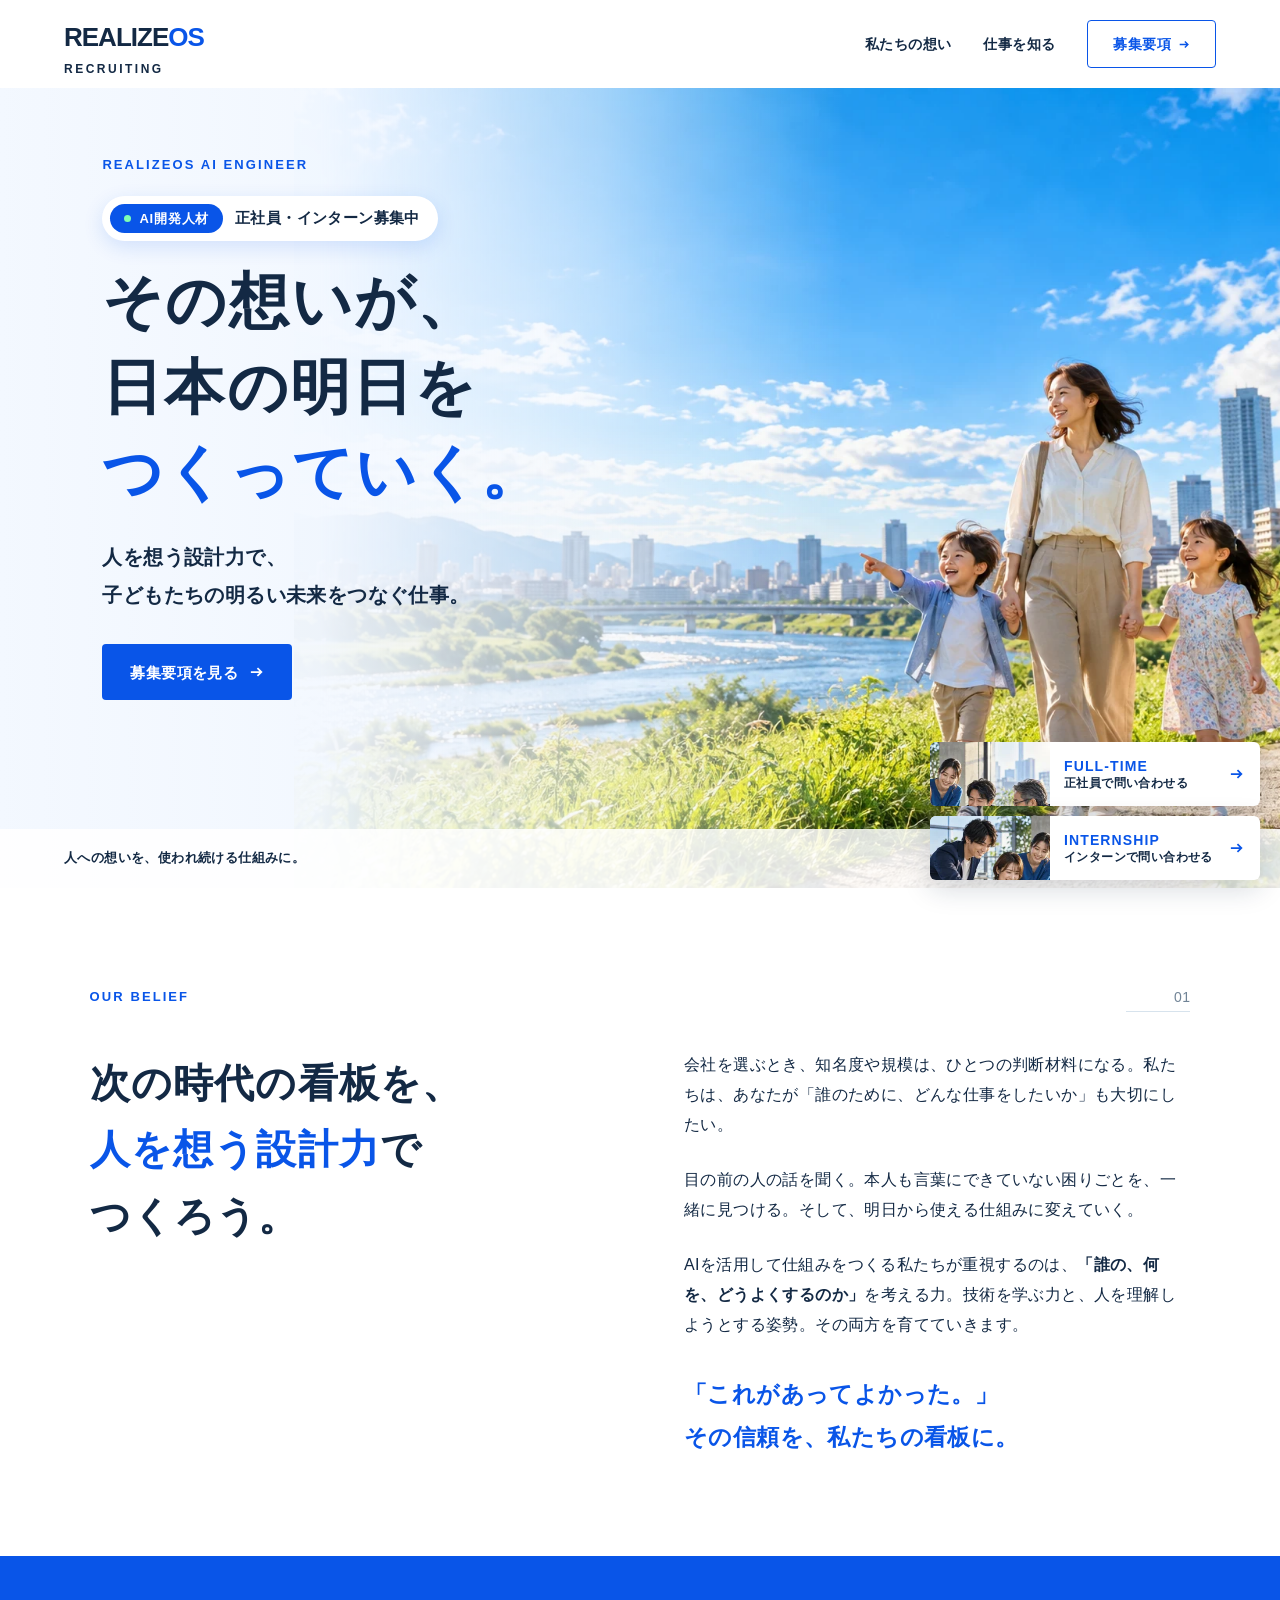
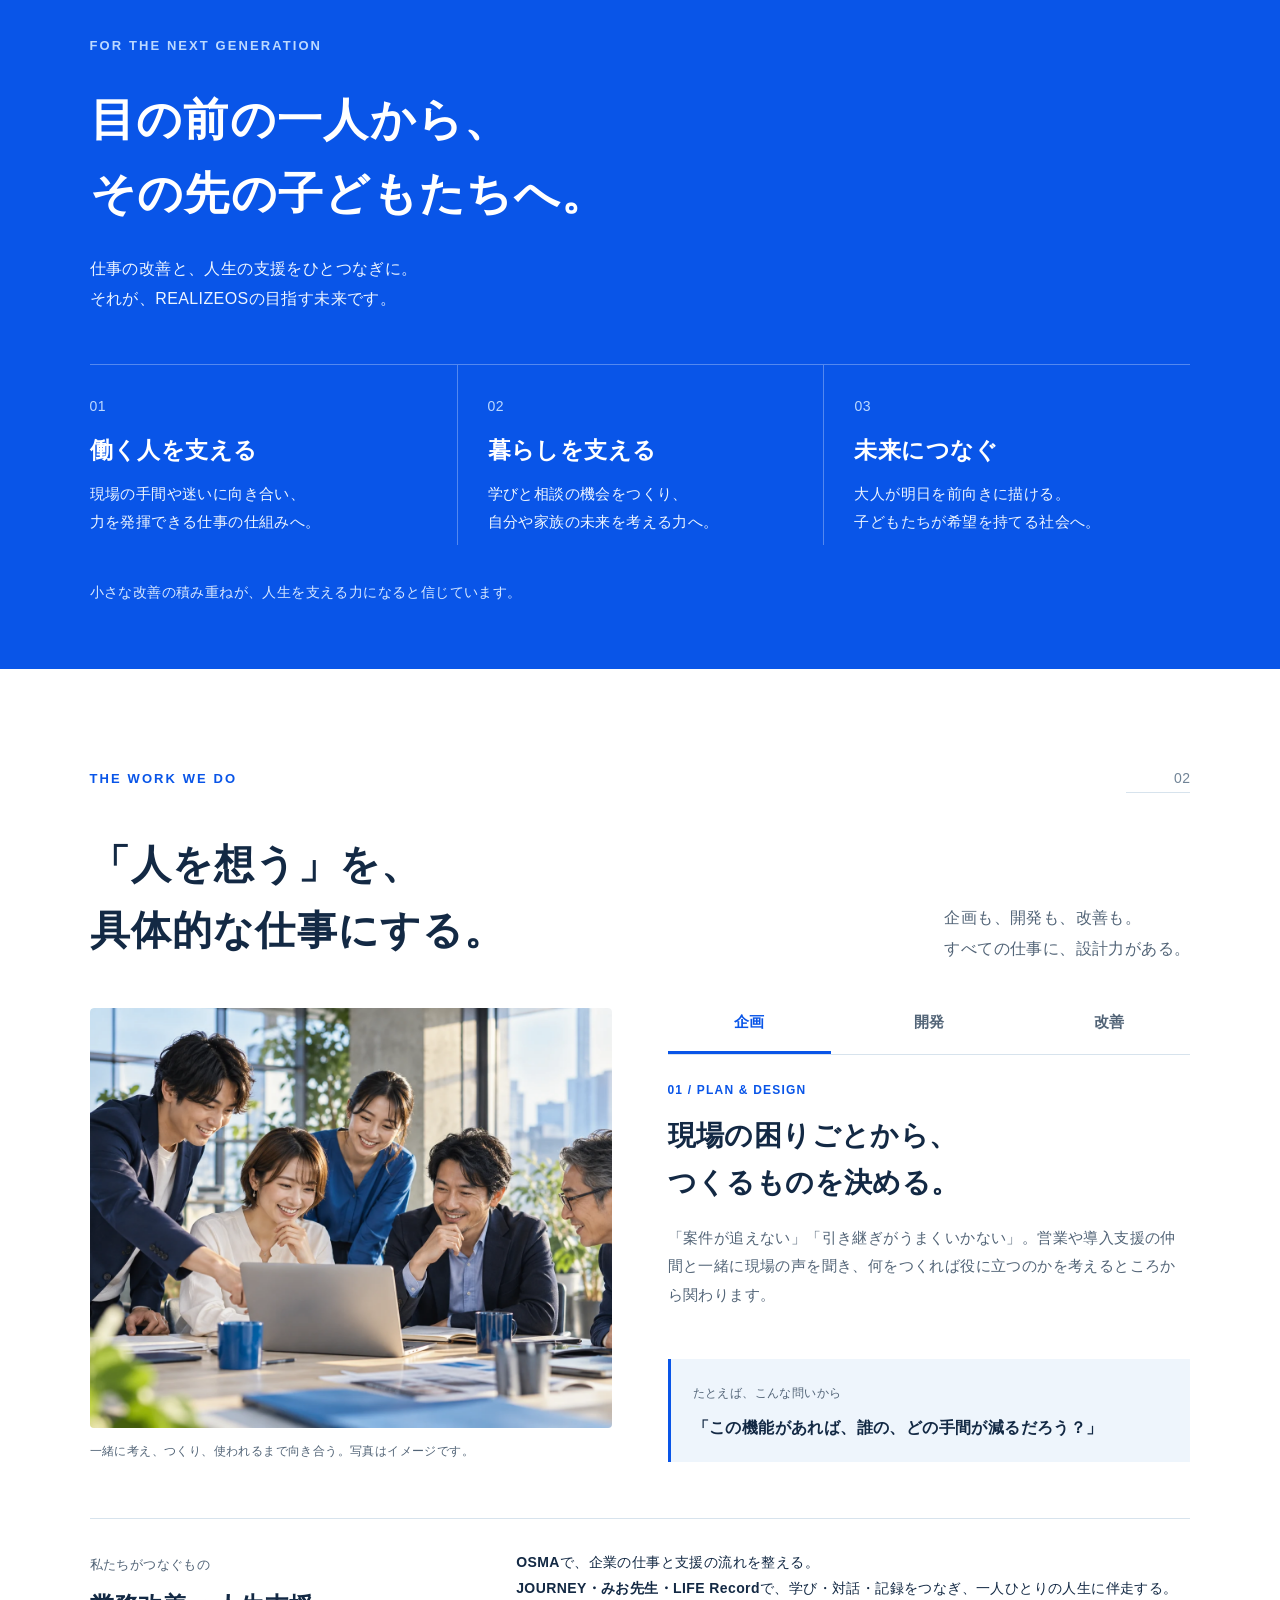
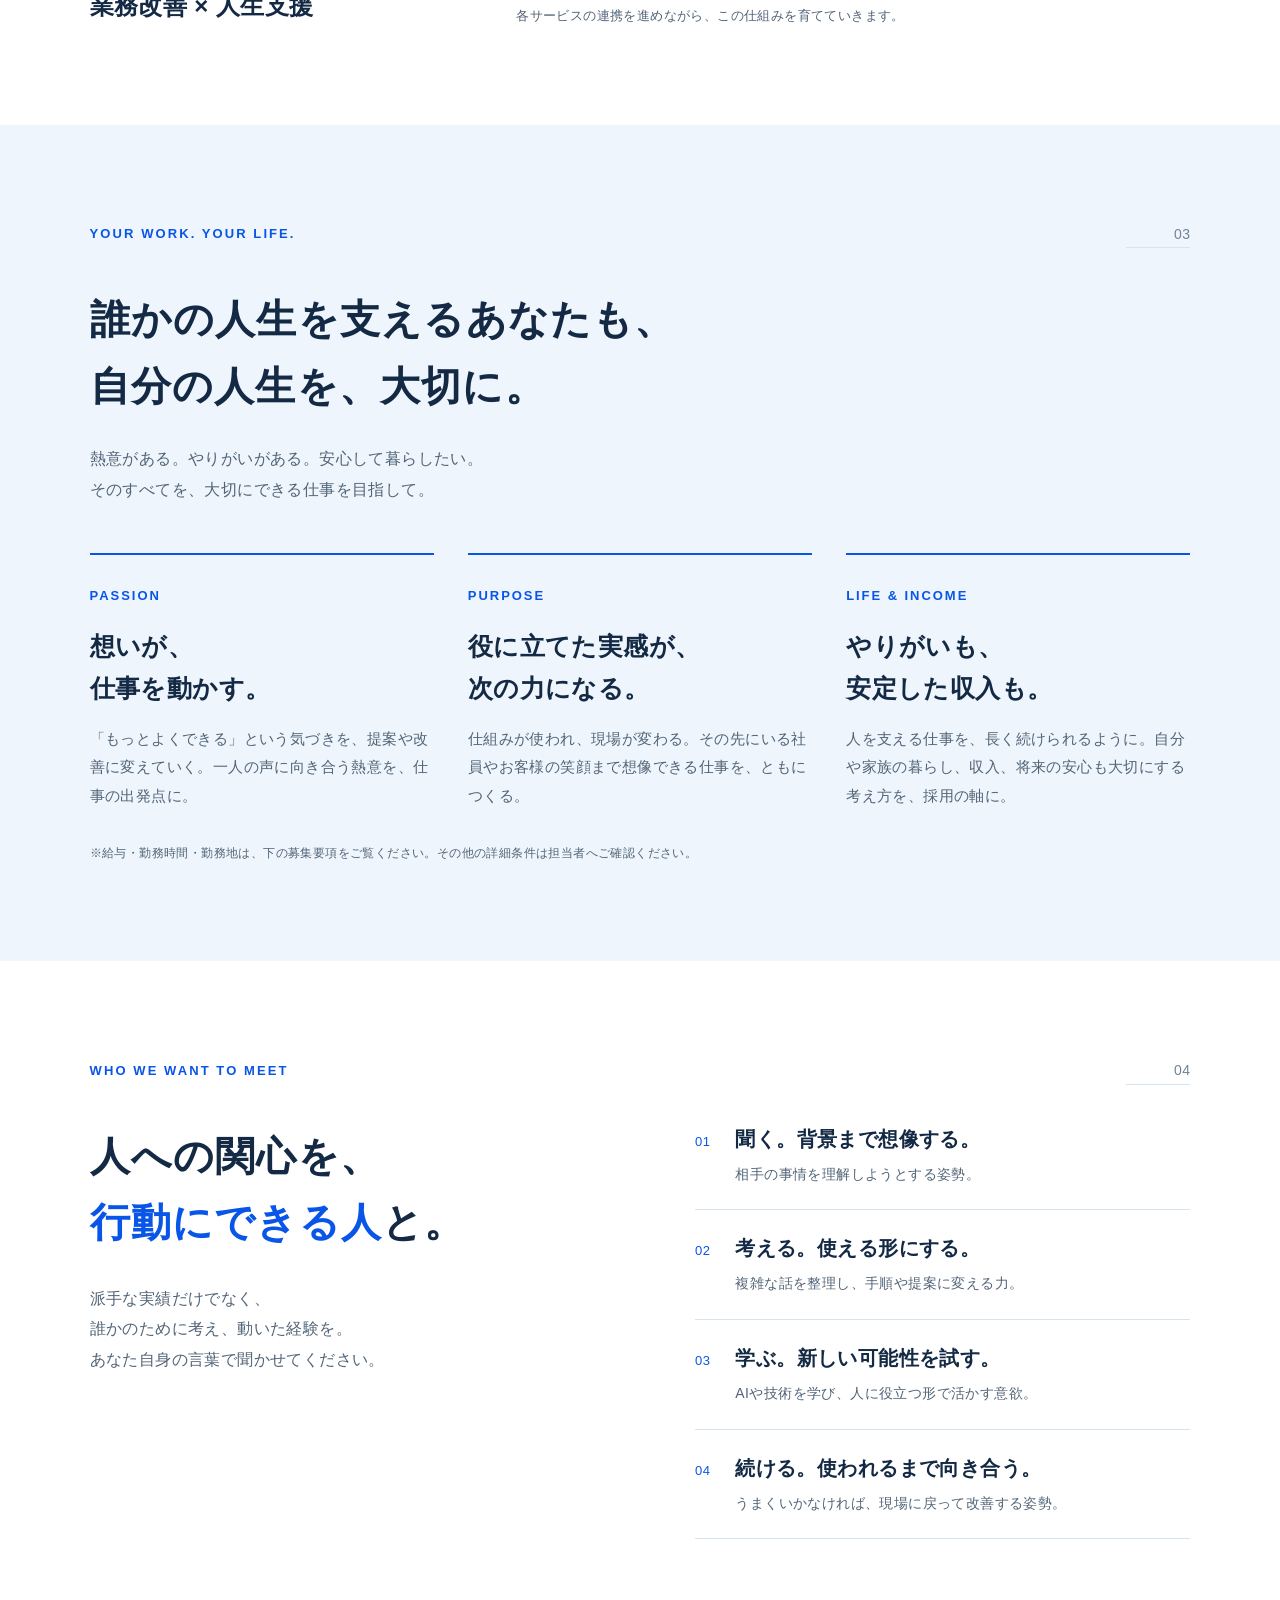
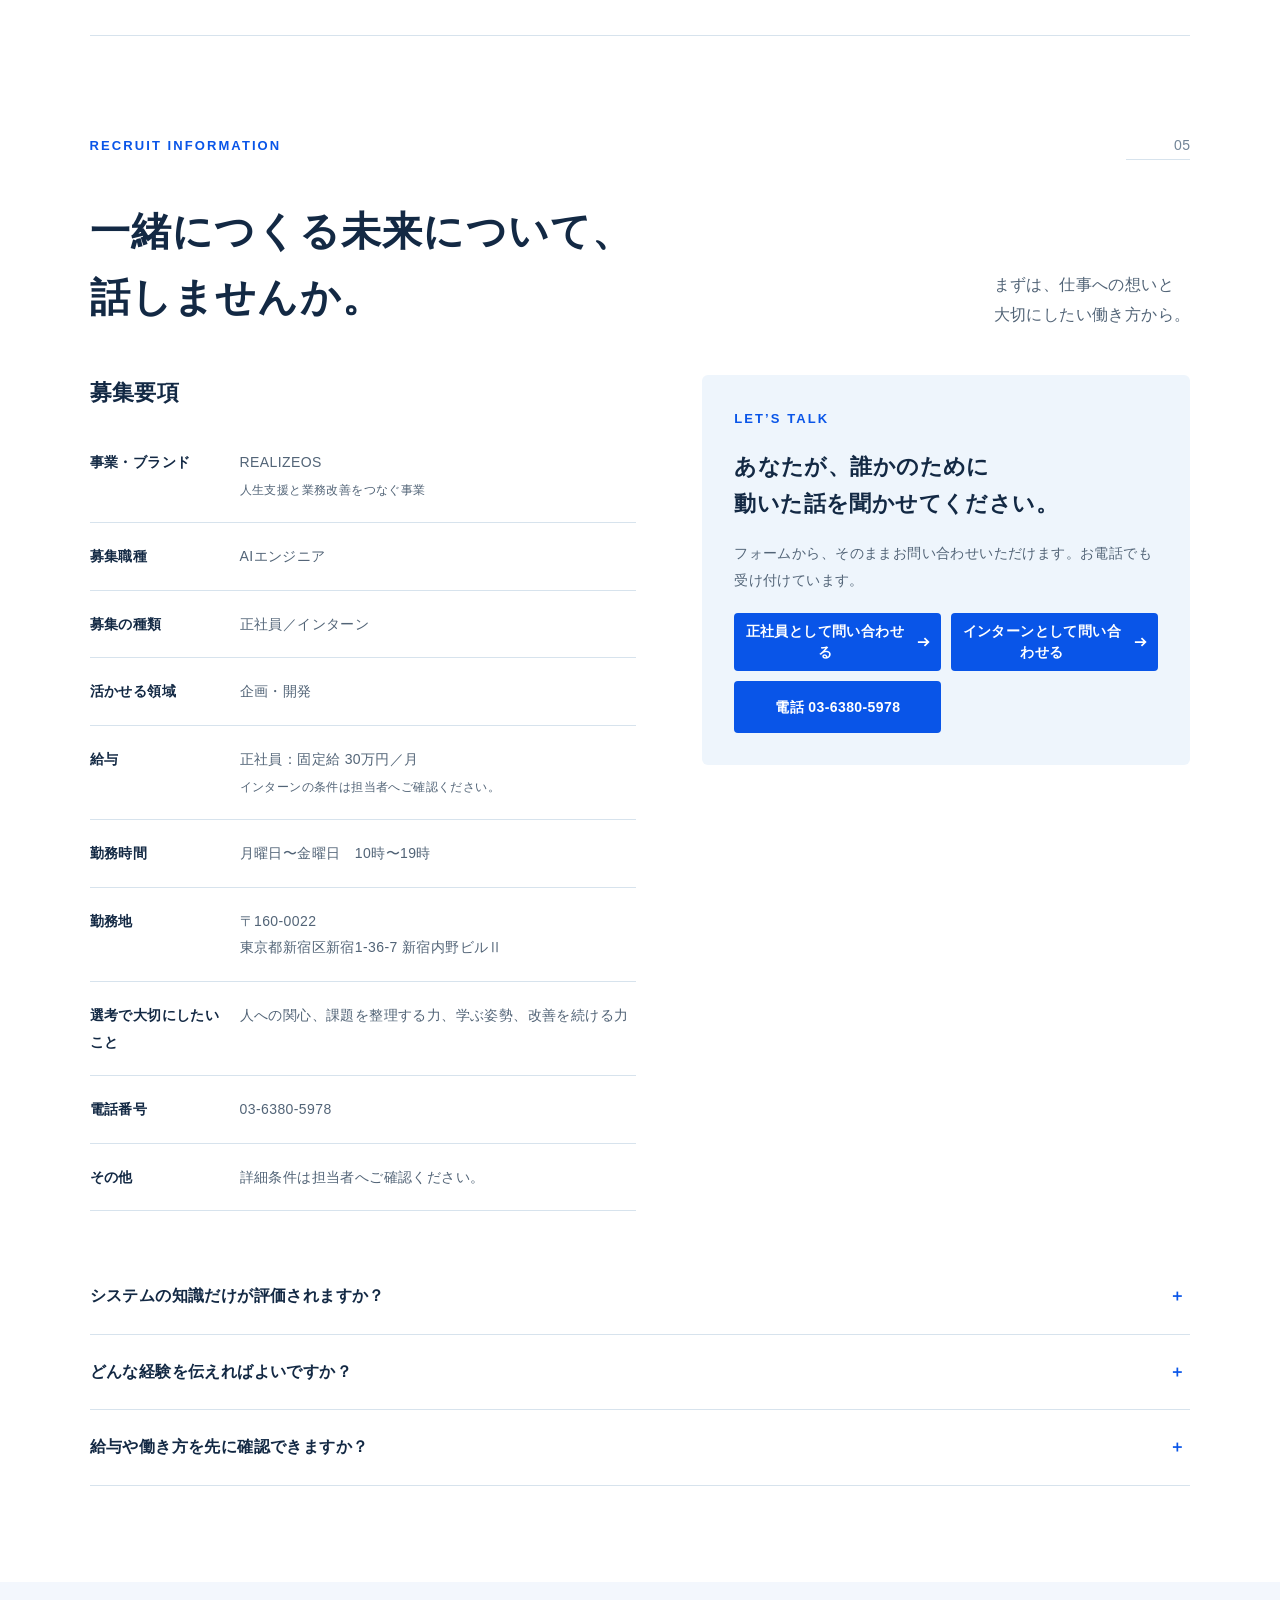
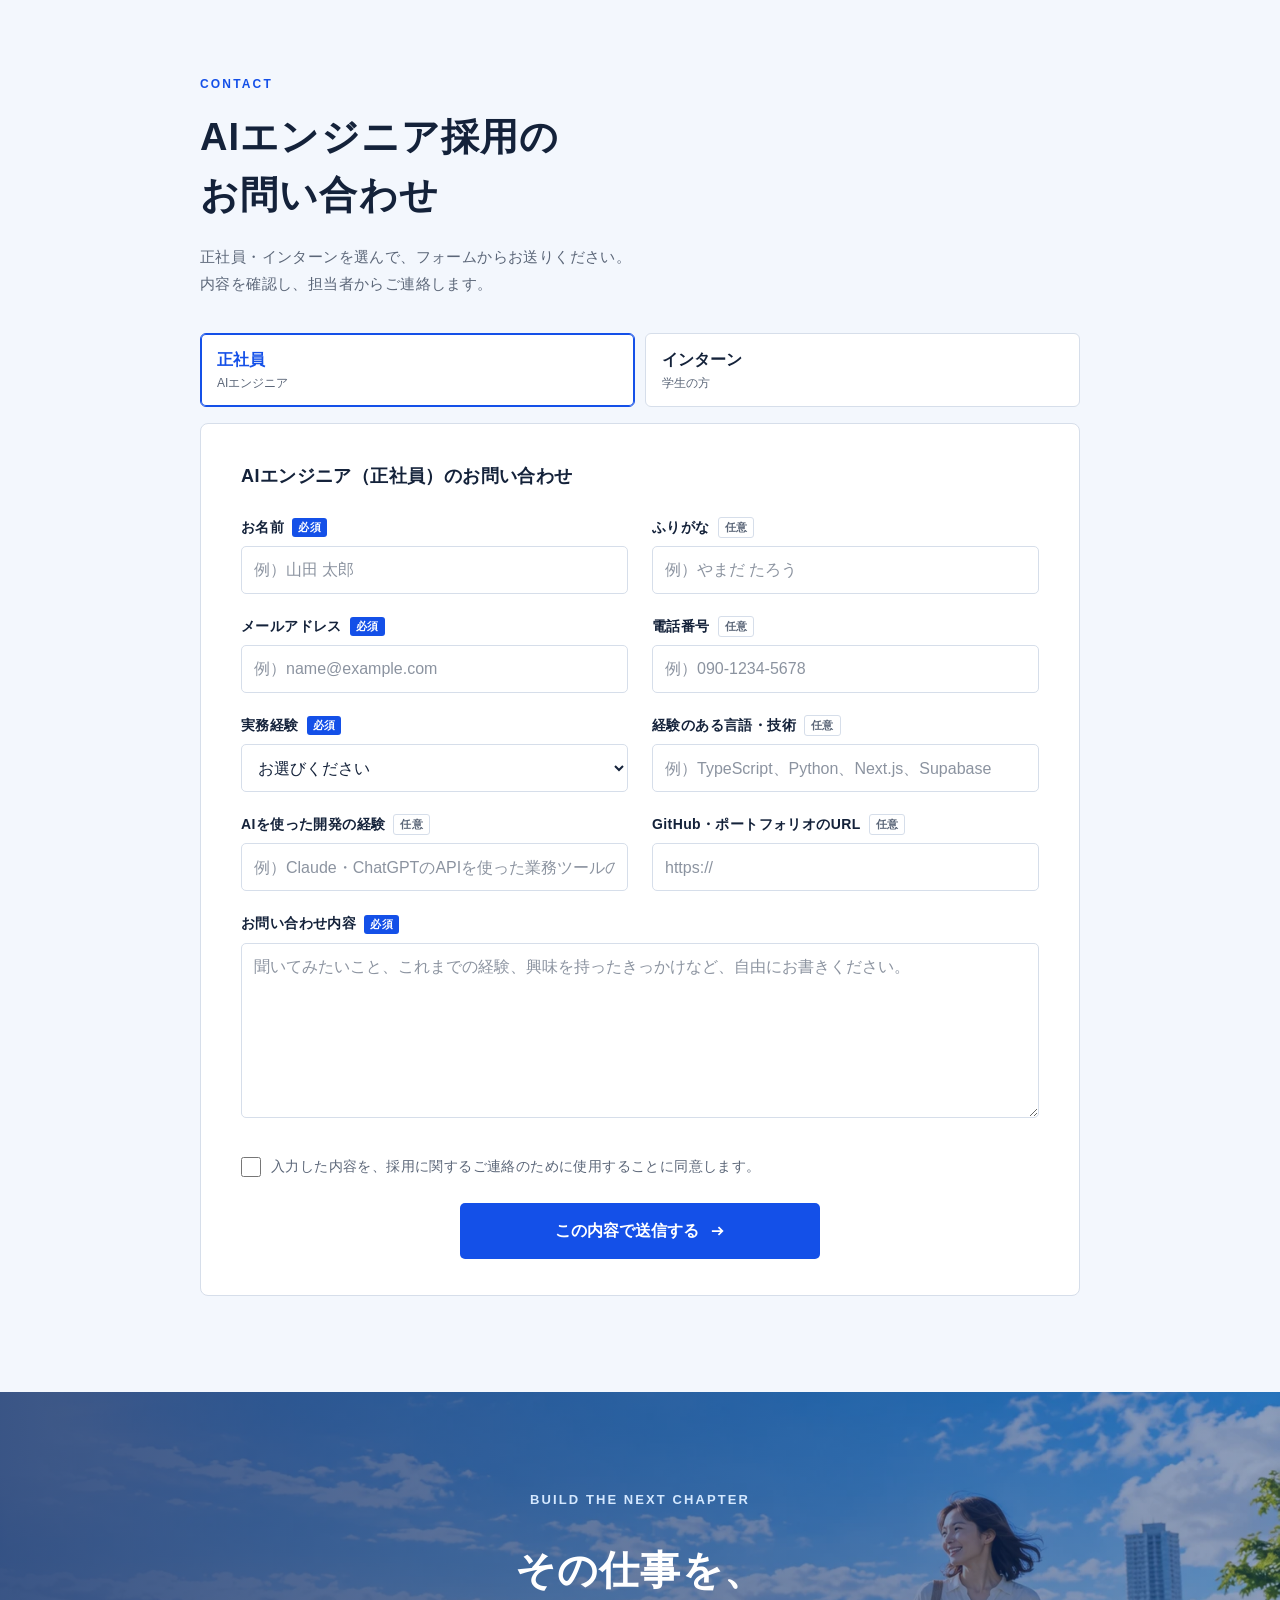
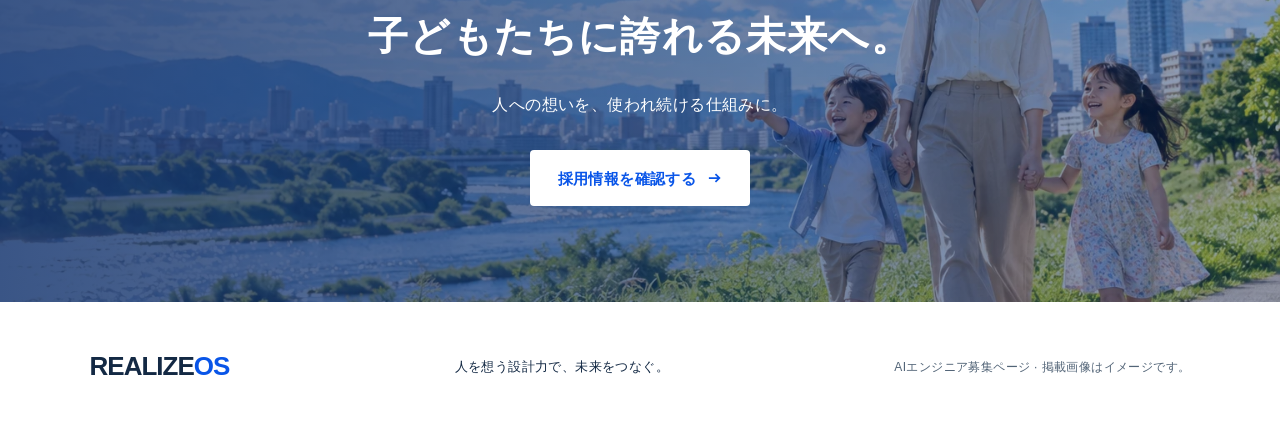
==== commit 28e977a7: "AIエンジニア版: ファーストビューに募集ラベル、ボタンの動き・入口カード・表示アニメーション Co-Authored-By: Claude Opus 5.5 <noreply@anthropic.c" ====
--- a/ai-engineer/index.html
+++ b/ai-engineer/index.html
@@ -1,8 +1,8 @@
 <!DOCTYPE html>
 
-<html lang="ja"><head><meta charset="utf-8"/><meta content="width=device-width, initial-scale=1" name="viewport"/><title>REALIZEOS 採用｜AIエンジニア募集</title><meta content="人を想う設計力で、人生支援のAIと仕組みをつくるAIエンジニアを募集しています。月曜日〜金曜日 10時〜19時、固定給30万円／月。" name="description"/><meta content="#0955e8" name="theme-color"/><link href="https://nrealize6078-hue.github.io/realizeos-future-careers-lp/ai-engineer/" rel="canonical"/><link href="data:image/svg+xml,%3Csvg xmlns='http://www.w3.org/2000/svg' viewBox='0 0 32 32'%3E%3Crect width='32' height='32' rx='7' fill='%230955e8'/%3E%3Cpath d='M9 24V8h8a5 5 0 0 1 0 10h-8m8 0 7 6' fill='none' stroke='white' stroke-width='3'/%3E%3C/svg%3E" rel="icon" type="image/svg+xml"/><link href="../style.css?v=20261003c" rel="stylesheet"/><link href="../contact.css?v=20261003d" rel="stylesheet"/></head>
+<html lang="ja"><head><meta charset="utf-8"/><meta content="width=device-width, initial-scale=1" name="viewport"/><title>REALIZEOS 採用｜AIエンジニア募集</title><meta content="人を想う設計力で、人生支援のAIと仕組みをつくるAIエンジニアを募集しています。月曜日〜金曜日 10時〜19時、固定給30万円／月。" name="description"/><meta content="#0955e8" name="theme-color"/><link href="https://nrealize6078-hue.github.io/realizeos-future-careers-lp/ai-engineer/" rel="canonical"/><link href="data:image/svg+xml,%3Csvg xmlns='http://www.w3.org/2000/svg' viewBox='0 0 32 32'%3E%3Crect width='32' height='32' rx='7' fill='%230955e8'/%3E%3Cpath d='M9 24V8h8a5 5 0 0 1 0 10h-8m8 0 7 6' fill='none' stroke='white' stroke-width='3'/%3E%3C/svg%3E" rel="icon" type="image/svg+xml"/><link href="../style.css?v=20261003c" rel="stylesheet"/><link href="../contact.css?v=20261003d" rel="stylesheet"/><link href="ai.css?v=20261003h" rel="stylesheet"/><script>(function(d){d.classList.add("ai-anim");setTimeout(function(){if(!window.__aiReady)d.classList.remove("ai-anim")},3000)})(document.documentElement)</script></head>
 <body><a class="skip" href="#mission">本文へ</a><header><a aria-label="REALIZEOS 採用 トップ" class="brand" href="#top">REALIZE<span>OS</span><small>RECRUITING</small></a><nav aria-label="メインナビゲーション"><a href="#mission"><w-l><w-b>私たちの</w-b><w-b>想い</w-b></w-l></a><a href="#work"><w-l><w-b>仕事を</w-b><w-b>知る</w-b></w-l></a><a class="nav-cta" href="#recruit"><w-l><w-b>募集要項</w-b></w-l></a></nav></header>
-<main id="top"><section class="hero"><img alt="青空の下、これからの日本を象徴する街へ歩く親子のイメージ" class="hero-image" height="1024" src="../assets/future.webp" width="1536"/><div class="hero-shade"></div><div class="hero-copy"><p class="eyebrow">REALIZEOS AI ENGINEER</p><h1><w-b>その</w-b><w-b>想いが、</w-b><br/><w-b>日本の</w-b><w-b>明日を</w-b><br/><span><w-b>つくっていく。</w-b></span></h1><p class="hero-lead"><w-b>人を</w-b><w-b>想う</w-b><w-b>設計力で、</w-b><br/><w-b>子どもたちの</w-b><w-b>明るい</w-b><w-b>未来を</w-b><w-b>つなぐ</w-b><w-b>仕事。</w-b></p><a class="button blue" href="#recruit"><w-l><w-b>募集要項を</w-b><w-b>見る</w-b></w-l></a></div><div class="hero-bottom"><span><w-b>人への</w-b><w-b>想いを、</w-b><w-b>使われ続ける</w-b><w-b>仕組みに。</w-b></span><span>01 / OUR FUTURE</span></div></section>
+<main id="top"><section class="hero"><img alt="青空の下、これからの日本を象徴する街へ歩く親子のイメージ" class="hero-image" height="1024" src="../assets/future.webp" width="1536"/><div class="hero-shade"></div><div class="hero-copy"><p class="eyebrow">REALIZEOS AI ENGINEER</p><p class="hero-recruit"><span class="hero-recruit-tag"><w-b>AI開発人材</w-b></span><w-b>正社員・インターン募集中</w-b></p><h1><w-b>その</w-b><w-b>想いが、</w-b><br/><w-b>日本の</w-b><w-b>明日を</w-b><br/><span><w-b>つくっていく。</w-b></span></h1><p class="hero-lead"><w-b>人を</w-b><w-b>想う</w-b><w-b>設計力で、</w-b><br/><w-b>子どもたちの</w-b><w-b>明るい</w-b><w-b>未来を</w-b><w-b>つなぐ</w-b><w-b>仕事。</w-b></p><a class="button blue" href="#recruit"><w-l><w-b>募集要項を</w-b><w-b>見る</w-b></w-l></a></div><div class="hero-bottom"><span><w-b>人への</w-b><w-b>想いを、</w-b><w-b>使われ続ける</w-b><w-b>仕組みに。</w-b></span><span>01 / OUR FUTURE</span></div></section>
 <section class="intro wrap" id="mission"><div class="section-top"><span class="eyebrow">OUR BELIEF</span><span class="section-no">01</span></div><div class="intro-grid"><h2><w-b>次の</w-b><w-b>時代の</w-b><w-b>看板を、</w-b><br/><em><w-b>人を</w-b><w-b>想う</w-b><w-b>設計力</w-b></em>で<br/><w-b>つくろう。</w-b></h2><div class="prose"><p><w-b>会社を</w-b><w-b>選ぶ</w-b><w-b>とき、</w-b><w-b>知名度や</w-b><w-b>規模は、</w-b><w-b>ひとつの</w-b><w-b>判断材料に</w-b><w-b>なる。</w-b><w-b>私たちは、</w-b><w-b>あなたが</w-b><w-b>「誰の</w-b><w-b>ために、</w-b><w-b>どんな</w-b><w-b>仕事を</w-b><w-b>したいか」も</w-b><w-b>大切に</w-b><w-b>したい。</w-b></p><p><w-b>目の前の</w-b><w-b>人の</w-b><w-b>話を</w-b><w-b>聞く。</w-b><w-b>本人も</w-b><w-b>言葉に</w-b><w-b>できていない</w-b><w-b>困りごとを、</w-b><w-b>一緒に</w-b><w-b>見つける。</w-b><w-b>そして、</w-b><w-b>明日から</w-b><w-b>使える</w-b><w-b>仕組みに</w-b><w-b>変えていく。</w-b></p><p><w-b>AIを</w-b><w-b>活用して</w-b><w-b>仕組みを</w-b><w-b>つくる</w-b><w-b>私たちが</w-b><w-b>重視するのは、</w-b><strong><w-b>「誰の、</w-b><w-b>何を、</w-b><w-b>どう</w-b><w-b>よく</w-b><w-b>するのか」</w-b></strong><w-b>を考える力。</w-b><w-b>技術を</w-b><w-b>学ぶ力と、</w-b><w-b>人を</w-b><w-b>理解しようと</w-b><w-b>する</w-b><w-b>姿勢。</w-b><w-b>その</w-b><w-b>両方を</w-b><w-b>育てていきます。</w-b></p><p class="statement" data-fit="" style="--fit:5.838vw;--fit-cap:22px"><w-b>「これが</w-b><w-b>あって</w-b><w-b>よかった。」</w-b><br/><w-b>その</w-b><w-b>信頼を、</w-b><w-b>私たちの</w-b><w-b>看板に。</w-b></p></div></div></section>
 <section class="mission-band"><div class="wrap"><p class="eyebrow">FOR THE NEXT GENERATION</p><h2 data-fit="" style="--fit:7.363vw;--fit-cap:31px"><w-b>目の前の</w-b><w-b>一人から、</w-b><br/><w-b>その</w-b><w-b>先の</w-b><w-b>子どもたちへ。</w-b></h2><p class="band-lead" data-fit="" style="--fit:4.074vw;--fit-cap:15px"><w-b>仕事の</w-b><w-b>改善と、</w-b><w-b>人生の</w-b><w-b>支援を</w-b><w-b>ひとつなぎに。</w-b><br/><w-b>それが、</w-b><w-b>REALIZEOSの</w-b><w-b>目指す未来です。</w-b></p><div aria-label="現場の困りごとから子どもたちの未来につながる関係" class="connection"><div><span>01</span><h3><w-b>働く</w-b><w-b>人を</w-b><w-b>支える</w-b></h3><p><w-b>現場の</w-b><w-b>手間や</w-b><w-b>迷いに</w-b><w-b>向き合い、</w-b><br/><w-b>力を</w-b><w-b>発揮できる</w-b><w-b>仕事の</w-b><w-b>仕組みへ。</w-b></p></div><div><span>02</span><h3><w-b>暮らしを</w-b><w-b>支える</w-b></h3><p><w-b>学びと</w-b><w-b>相談の</w-b><w-b>機会を</w-b><w-b>つくり、</w-b><br/><w-b>自分や</w-b><w-b>家族の</w-b><w-b>未来を</w-b><w-b>考える</w-b><w-b>力へ。</w-b></p></div><div><span>03</span><h3><w-b>未来に</w-b><w-b>つなぐ</w-b></h3><p><w-b>大人が</w-b><w-b>明日を</w-b><w-b>前向きに</w-b><w-b>描ける。</w-b><br/><w-b>子どもたちが</w-b><w-b>希望を</w-b><w-b>持てる</w-b><w-b>社会へ。</w-b></p></div></div><p class="band-note"><w-b>小さな</w-b><w-b>改善の</w-b><w-b>積み重ねが、</w-b><w-b>人生を</w-b><w-b>支える</w-b><w-b>力に</w-b><w-b>なると</w-b><w-b>信じています。</w-b></p></div></section>
 <section class="wrap work" id="work"><div class="section-top"><span class="eyebrow">THE WORK WE DO</span><span class="section-no">02</span></div><div class="section-heading"><h2 data-fit="" style="--fit:8.099vw;--fit-cap:29px"><w-b>「人を</w-b><w-b>想う」を、</w-b><br/><w-b>具体的な</w-b><w-b>仕事に</w-b><w-b>する。</w-b></h2><p><w-b>企画も、</w-b><w-b>開発も、</w-b><w-b>改善も。</w-b><br/><w-b>すべての</w-b><w-b>仕事に、</w-b><w-b>設計力が</w-b><w-b>ある。</w-b></p></div><div class="work-layout"><figure><img alt="相手の話を聞きながら、一緒に仕組みを考えるチームのイメージ" height="1024" loading="lazy" src="../assets/team.webp" width="1536"/><figcaption><w-b>一緒に</w-b><w-b>考え、</w-b><w-b>つくり、</w-b><w-b>使われるまで</w-b><w-b>向き合う。</w-b><w-b>写真は</w-b><w-b>イメージです。</w-b></figcaption></figure><div class="work-panel"><div aria-label="仕事の視点" class="tabs" role="tablist"><button aria-controls="role-content" aria-selected="true" data-role="plan" id="tab-plan" role="tab"><w-l><w-b>企画</w-b></w-l></button><button aria-controls="role-content" aria-selected="false" data-role="build" id="tab-build" role="tab" tabindex="-1"><w-l><w-b>開発</w-b></w-l></button><button aria-controls="role-content" aria-selected="false" data-role="improve" id="tab-improve" role="tab" tabindex="-1"><w-l><w-b>改善</w-b></w-l></button></div><div aria-labelledby="tab-plan" id="role-content" role="tabpanel" tabindex="0"><p class="role-index">01 / PLAN &amp; DESIGN</p><h3><w-b>現場の</w-b><w-b>困りごとから、</w-b><br/><w-b>つくる</w-b><w-b>ものを</w-b><w-b>決める。</w-b></h3><p id="role-description"><w-b>「案件が</w-b><w-b>追えない」</w-b><w-b>「引き継ぎが</w-b><w-b>うまく</w-b><w-b>いかない」。</w-b><w-b>営業や</w-b><w-b>導入支援の</w-b><w-b>仲間と</w-b><w-b>一緒に</w-b><w-b>現場の</w-b><w-b>声を</w-b><w-b>聞き、</w-b><w-b>何を</w-b><w-b>つくれば</w-b><w-b>役に</w-b><w-b>立つのかを</w-b><w-b>考える</w-b><w-b>ところから</w-b><w-b>関わります。</w-b></p><div class="example"><span><w-b>たとえば、</w-b><w-b>こんな</w-b><w-b>問いから</w-b></span><p id="role-question"><w-b>「この</w-b><w-b>機能が</w-b><w-b>あれば、</w-b><w-b>誰の、</w-b><w-b>どの</w-b><w-b>手間が</w-b><w-b>減るだろう？」</w-b></p></div></div></div></div><div class="systems"><div><span><w-b>私たちが</w-b><w-b>つなぐ</w-b><w-b>もの</w-b></span><h3><w-b>業務改善 × 人生支援</w-b></h3></div><p><w-b><strong>OSMA</strong>で、</w-b><w-b>企業の</w-b><w-b>仕事と</w-b><w-b>支援の</w-b><w-b>流れを</w-b><w-b>整える。</w-b><br/><strong><w-b>JOURNEY・</w-b><w-b>みお先生・</w-b><w-b>LIFE Record</w-b></strong><w-b>で、</w-b><w-b>学び・対話・記録を</w-b><w-b>つなぎ、</w-b><w-b>一人ひとりの</w-b><w-b>人生に</w-b><w-b>伴走する。</w-b><br/><span><w-b>各サービスの</w-b><w-b>連携を</w-b><w-b>進めながら、</w-b><w-b>この</w-b><w-b>仕組みを</w-b><w-b>育てていきます。</w-b></span></p></div></section>
@@ -39,4 +39,4 @@
 </div>
 </section>
 <!-- rc-contact:end -->
-<section class="closing"><img alt="明るい未来へ歩く親子のイメージ" height="1024" loading="lazy" src="../assets/future.webp" width="1536"/><div><p class="eyebrow">BUILD THE NEXT CHAPTER</p><h2 data-fit="" style="--fit:6.377vw;--fit-cap:28px"><w-b>その</w-b><w-b>仕事を、</w-b><br/><w-b>子どもたちに</w-b><w-b>誇れる</w-b><w-b>未来へ。</w-b></h2><p><w-b>人への</w-b><w-b>想いを、</w-b><w-b>使われ続ける</w-b><w-b>仕組みに。</w-b></p><a class="button white" href="#recruit"><w-l><w-b>採用情報を</w-b><w-b>確認する</w-b></w-l></a></div></section></main><footer><a class="brand" href="#top">REALIZE<span>OS</span></a><p><w-b>人を</w-b><w-b>想う</w-b><w-b>設計力で、</w-b><w-b>未来を</w-b><w-b>つなぐ。</w-b></p><small><w-b>AIエンジニア募集ページ · 掲載画像は</w-b><w-b>イメージです。</w-b></small></footer><script src="main.js?v=20261003c"></script><script src="../contact.js?v=20261003d"></script></body></html>
+<section class="closing"><img alt="明るい未来へ歩く親子のイメージ" height="1024" loading="lazy" src="../assets/future.webp" width="1536"/><div><p class="eyebrow">BUILD THE NEXT CHAPTER</p><h2 data-fit="" style="--fit:6.377vw;--fit-cap:28px"><w-b>その</w-b><w-b>仕事を、</w-b><br/><w-b>子どもたちに</w-b><w-b>誇れる</w-b><w-b>未来へ。</w-b></h2><p><w-b>人への</w-b><w-b>想いを、</w-b><w-b>使われ続ける</w-b><w-b>仕組みに。</w-b></p><a class="button white" href="#recruit"><w-l><w-b>採用情報を</w-b><w-b>確認する</w-b></w-l></a></div></section></main><footer><a class="brand" href="#top">REALIZE<span>OS</span></a><p><w-b>人を</w-b><w-b>想う</w-b><w-b>設計力で、</w-b><w-b>未来を</w-b><w-b>つなぐ。</w-b></p><small><w-b>AIエンジニア募集ページ · 掲載画像は</w-b><w-b>イメージです。</w-b></small></footer><script src="main.js?v=20261003c"></script><script src="../contact.js?v=20261003d"></script><script src="ai.js?v=20261003h"></script></body></html>
--- a/ai-engineer/ai.css
+++ b/ai-engineer/ai.css
@@ -0,0 +1,87 @@
+/* AIエンジニア募集ページだけの追加（2026年10月3日）
+   参考: リンクアンドモチベーション新卒採用サイトのボタンの動き・入口カード・表示アニメーション。
+   構成（セクションの並び・文章）は変えず、上乗せだけ。 */
+:root{--ai-ease:cubic-bezier(0,.4,.25,1);--ai-dur:.6s}
+
+/* ── ファーストビューの募集ラベル ── */
+.hero-recruit{display:inline-flex;align-items:center;flex-wrap:wrap;gap:4px 12px;margin:18px 0 0;padding:8px 18px 8px 8px;border-radius:999px;background:#fff;box-shadow:0 6px 20px rgba(9,85,232,.14);font-size:15px;font-weight:800;line-height:1.5;color:var(--ink)}
+.hero-recruit-tag{display:inline-flex;align-items:center;gap:8px;padding:5px 14px;border-radius:999px;background:var(--blue);color:#fff;font-size:13px;letter-spacing:.06em}
+.hero-recruit-tag::before{content:'';width:7px;height:7px;border-radius:50%;background:#7fffb2;box-shadow:0 0 0 0 rgba(127,255,178,.7);animation:ai-pulse 2s infinite}
+@keyframes ai-pulse{0%{box-shadow:0 0 0 0 rgba(127,255,178,.7)}70%{box-shadow:0 0 0 9px rgba(127,255,178,0)}100%{box-shadow:0 0 0 0 rgba(127,255,178,0)}}
+.hero h1{margin-top:18px}
+
+/* ── 矢印が右へ抜けて左から戻るボタン ── */
+.ai-arrow{display:inline-block;flex:none;width:14px;height:14px;margin-left:12px;overflow:hidden;vertical-align:middle}
+.ai-arrow::before{content:'';display:block;width:100%;height:100%;background:currentColor;
+  -webkit-mask:url("data:image/svg+xml,%3Csvg xmlns='http://www.w3.org/2000/svg' viewBox='0 0 16 16'%3E%3Cpath d='M1 8h12M8.5 3.5 13 8l-4.5 4.5' fill='none' stroke='%23000' stroke-width='2'/%3E%3C/svg%3E") center/contain no-repeat;
+  mask:url("data:image/svg+xml,%3Csvg xmlns='http://www.w3.org/2000/svg' viewBox='0 0 16 16'%3E%3Cpath d='M1 8h12M8.5 3.5 13 8l-4.5 4.5' fill='none' stroke='%23000' stroke-width='2'/%3E%3C/svg%3E") center/contain no-repeat}
+@keyframes ai-arrow-slide{0%{transform:translateX(0)}49.8%{transform:translateX(100%);opacity:1}49.9%{opacity:0}50%{transform:translateX(-100%);opacity:0}50.1%{opacity:1}100%{transform:translateX(0)}}
+@media(any-hover:hover){
+  .button:hover .ai-arrow::before,.contact-link:hover .ai-arrow::before,.cf-submit:hover .ai-arrow::before,
+  .nav-cta:hover .ai-arrow::before,.ai-entry a:hover .ai-arrow::before{animation:ai-arrow-slide var(--ai-dur) 1 both}
+  .button,.contact-link,.cf-submit{transition:background-color .3s,transform .3s var(--ai-ease),box-shadow .3s}
+  .button:hover,.contact-link:hover,.cf-submit:hover{transform:translateY(-2px);box-shadow:0 10px 24px rgba(9,85,232,.22)}
+  .white:hover{box-shadow:0 10px 24px rgba(0,0,0,.18)}
+  .nav-cta{transition:background-color .3s,color .3s}
+  .nav-cta:hover{background:var(--blue);color:#fff}
+  /* 写真は枠の中で少しだけ拡大 */
+  .work figure{overflow:hidden;border-radius:4px}
+  .work figure img{transition:transform 1s var(--ai-ease)}
+  .work figure:hover img{transform:scale(1.04)}
+  /* 仕事タブ・問い合わせタブは下線／枠が伸びる */
+  .tabs button{transition:color .3s}
+  .tabs button:hover{color:var(--blue)}
+}
+.nav-cta{display:inline-flex;align-items:center}
+.nav-cta .ai-arrow{width:11px;height:11px;margin-left:8px}
+.cf-submit{display:flex;align-items:center;justify-content:center}
+
+/* ── 右下の入口カード（正社員／インターン） ── */
+.ai-entry{position:fixed;right:20px;bottom:20px;z-index:20;display:grid;gap:10px;width:330px;
+  opacity:0;transform:translateY(16px);pointer-events:none;transition:opacity var(--ai-dur) var(--ai-ease),transform var(--ai-dur) var(--ai-ease)}
+.ai-entry.is-visible{opacity:1;transform:none;pointer-events:auto}
+.ai-entry a{position:relative;display:flex;align-items:center;gap:14px;min-height:64px;padding:0 44px 0 0;overflow:hidden;border-radius:6px;background:#fff;color:var(--ink);box-shadow:0 8px 28px rgba(16,39,69,.18)}
+.ai-entry-thumb{flex:none;width:120px;height:64px;overflow:hidden}
+.ai-entry-thumb img{width:100%;height:100%;object-fit:cover;transition:transform var(--ai-dur) var(--ai-ease)}
+.ai-entry-label{display:grid;line-height:1.35}
+.ai-entry-label b{font:800 14px/1.3 Arial,sans-serif;letter-spacing:.08em;color:var(--blue)}
+.ai-entry-label small{font-size:12px;font-weight:700}
+.ai-entry .ai-arrow{position:absolute;right:16px;top:50%;margin:-7px 0 0;color:var(--blue)}
+@media(any-hover:hover){.ai-entry a:hover .ai-entry-thumb img{transform:scale(1.06)}}
+.ai-sp{display:none}
+@media(max-width:680px){.ai-pc{display:none}.ai-sp{display:inline}.ai-entry-label small{white-space:nowrap}}
+@media(max-width:680px){
+  .ai-entry{left:0;right:0;bottom:0;width:auto;grid-template-columns:1fr 1fr;gap:0;padding:8px 8px calc(8px + env(safe-area-inset-bottom));background:rgba(255,255,255,.96);box-shadow:0 -4px 18px rgba(16,39,69,.12)}
+  .ai-entry a{min-height:52px;padding:0 28px 0 12px;margin:0 4px;box-shadow:none;background:var(--blue);color:#fff}
+  .ai-entry a+a{background:var(--navy)}
+  .ai-entry-thumb{display:none}
+  .ai-entry-label b{color:#bcd9ff;font-size:11px}
+  .ai-entry-label small{font-size:13px}
+  .ai-entry .ai-arrow{right:10px;color:#fff;width:12px;height:12px;margin-top:-6px}
+  footer{padding-bottom:96px!important}
+  .hero-recruit{font-size:14px;padding:6px 14px 6px 6px}
+  .hero-recruit-tag{font-size:12px;padding:4px 11px}
+}
+
+/* ── 表示アニメーション（JSが動くときだけ。動きを減らす設定の人には出さない） ── */
+.ai-anim .hero-copy>*{opacity:0;transform:translateY(22px);animation:ai-rise .9s var(--ai-ease) forwards}
+.ai-anim .hero-copy>*:nth-child(1){animation-delay:.15s}
+.ai-anim .hero-copy>*:nth-child(2){animation-delay:.3s}
+.ai-anim .hero-copy>*:nth-child(3){animation-delay:.45s}
+.ai-anim .hero-copy>*:nth-child(4){animation-delay:.65s}
+.ai-anim .hero-copy>*:nth-child(5){animation-delay:.8s}
+.ai-anim .hero-image{animation:ai-zoom 2.2s var(--ai-ease) both}
+@keyframes ai-rise{to{opacity:1;transform:none}}
+@keyframes ai-zoom{from{transform:scale(1.08)}to{transform:none}}
+.ai-anim [data-ai-r]{opacity:0;transform:translateY(28px);transition:opacity .9s var(--ai-ease),transform .9s var(--ai-ease);transition-delay:var(--ai-d,0s)}
+.ai-anim [data-ai-r].is-in{opacity:1;transform:none}
+/* 画像は左から幕が開くように */
+.ai-anim figure[data-ai-r]{opacity:1;transform:none}
+.ai-anim figure[data-ai-r]>img{clip-path:inset(0 100% 0 0);transition:clip-path 1.2s var(--ai-ease),transform 1s var(--ai-ease)}
+.ai-anim figure[data-ai-r].is-in>img{clip-path:inset(0 0 0 0)}
+@media(prefers-reduced-motion:reduce){
+  .ai-anim .hero-copy>*,.ai-anim .hero-image{animation:none;opacity:1;transform:none}
+  .ai-anim [data-ai-r],.ai-anim figure[data-ai-r]>img{opacity:1;transform:none;clip-path:none;transition:none}
+  .hero-recruit-tag::before{animation:none}
+  .ai-arrow::before{animation:none!important}
+}
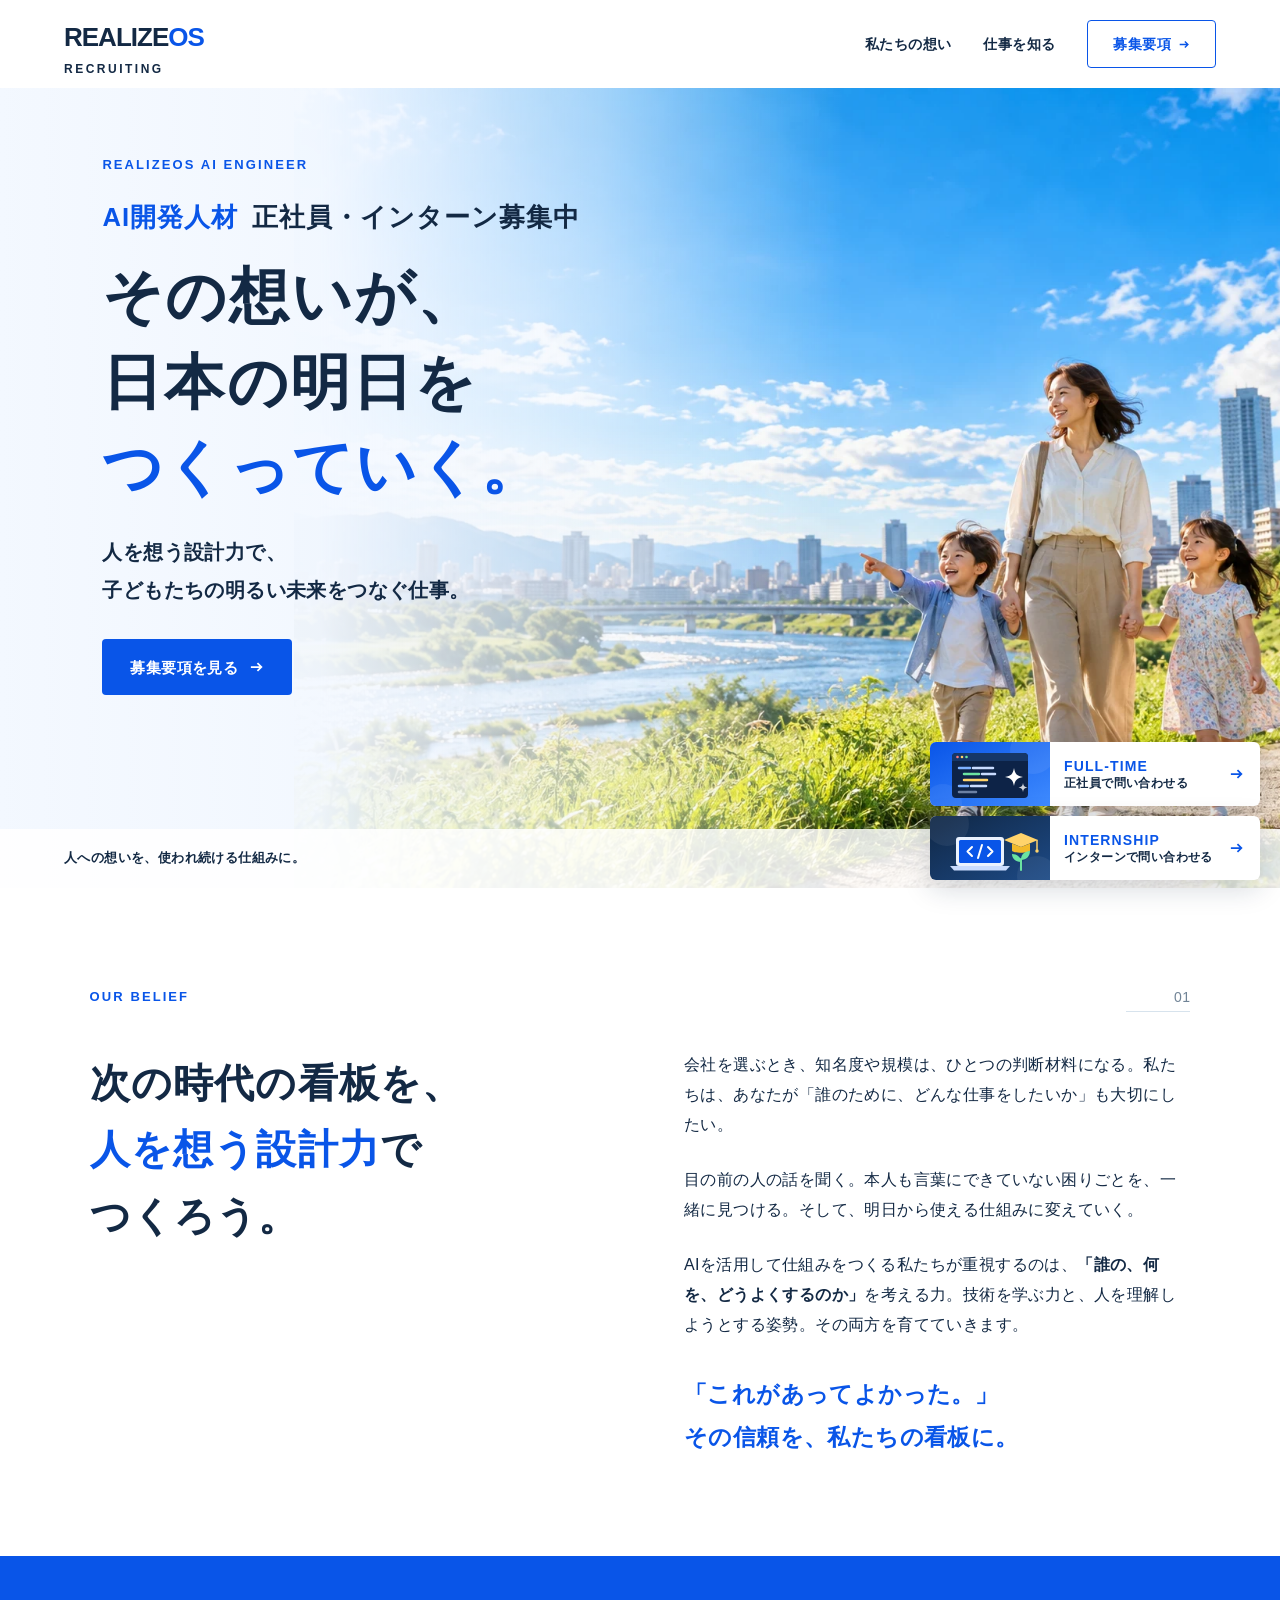
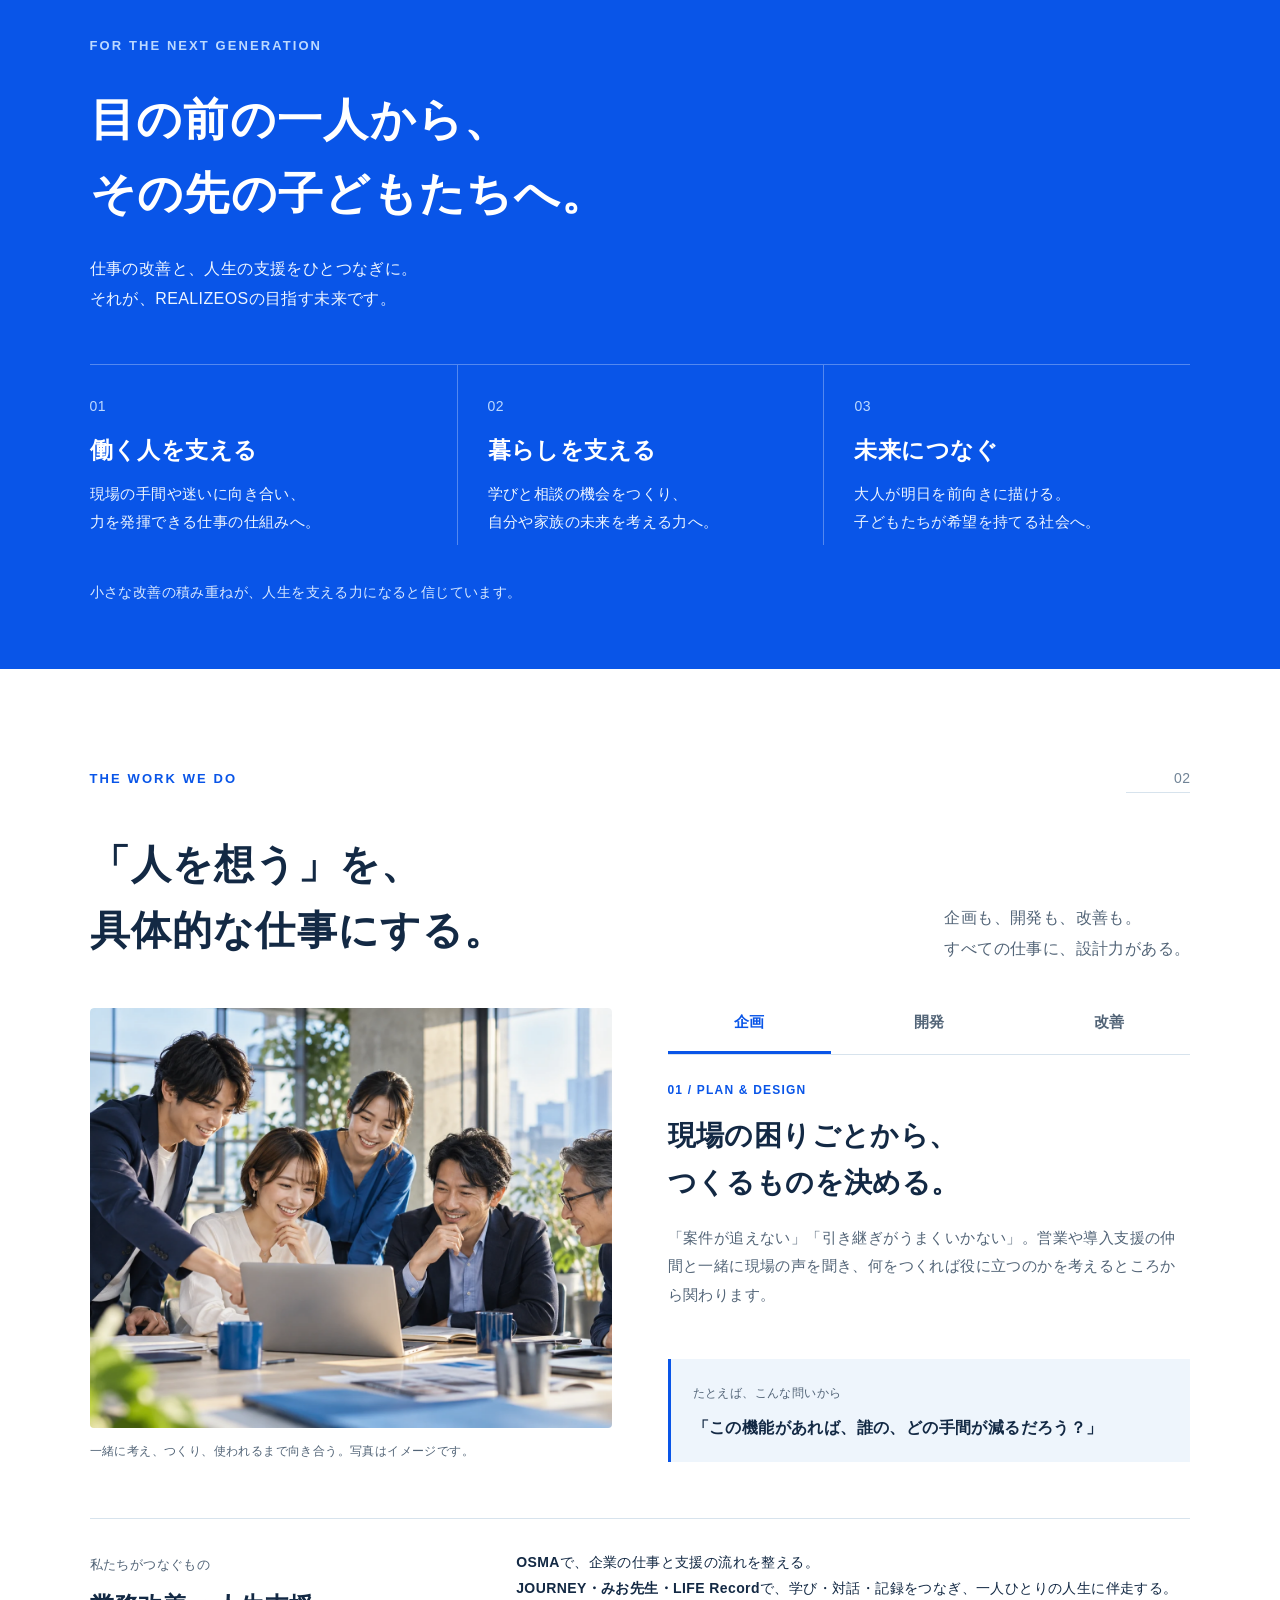
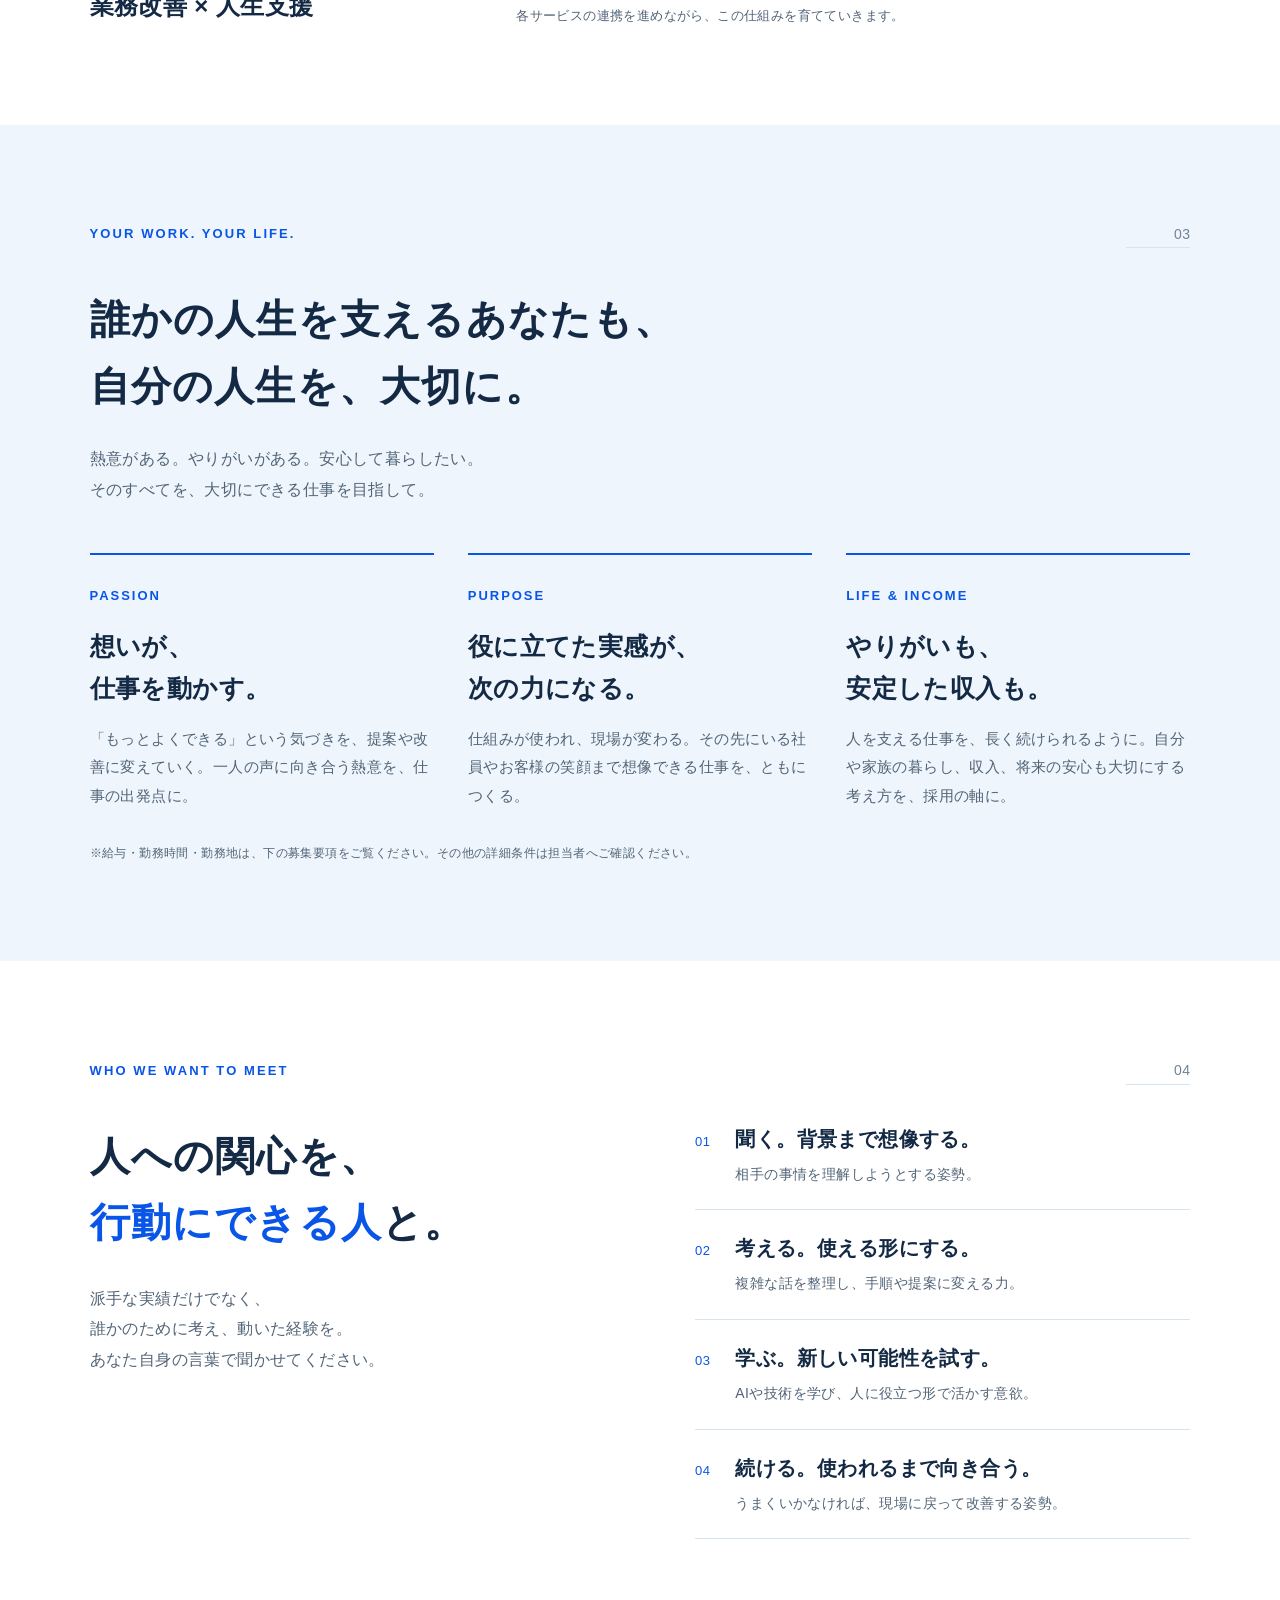
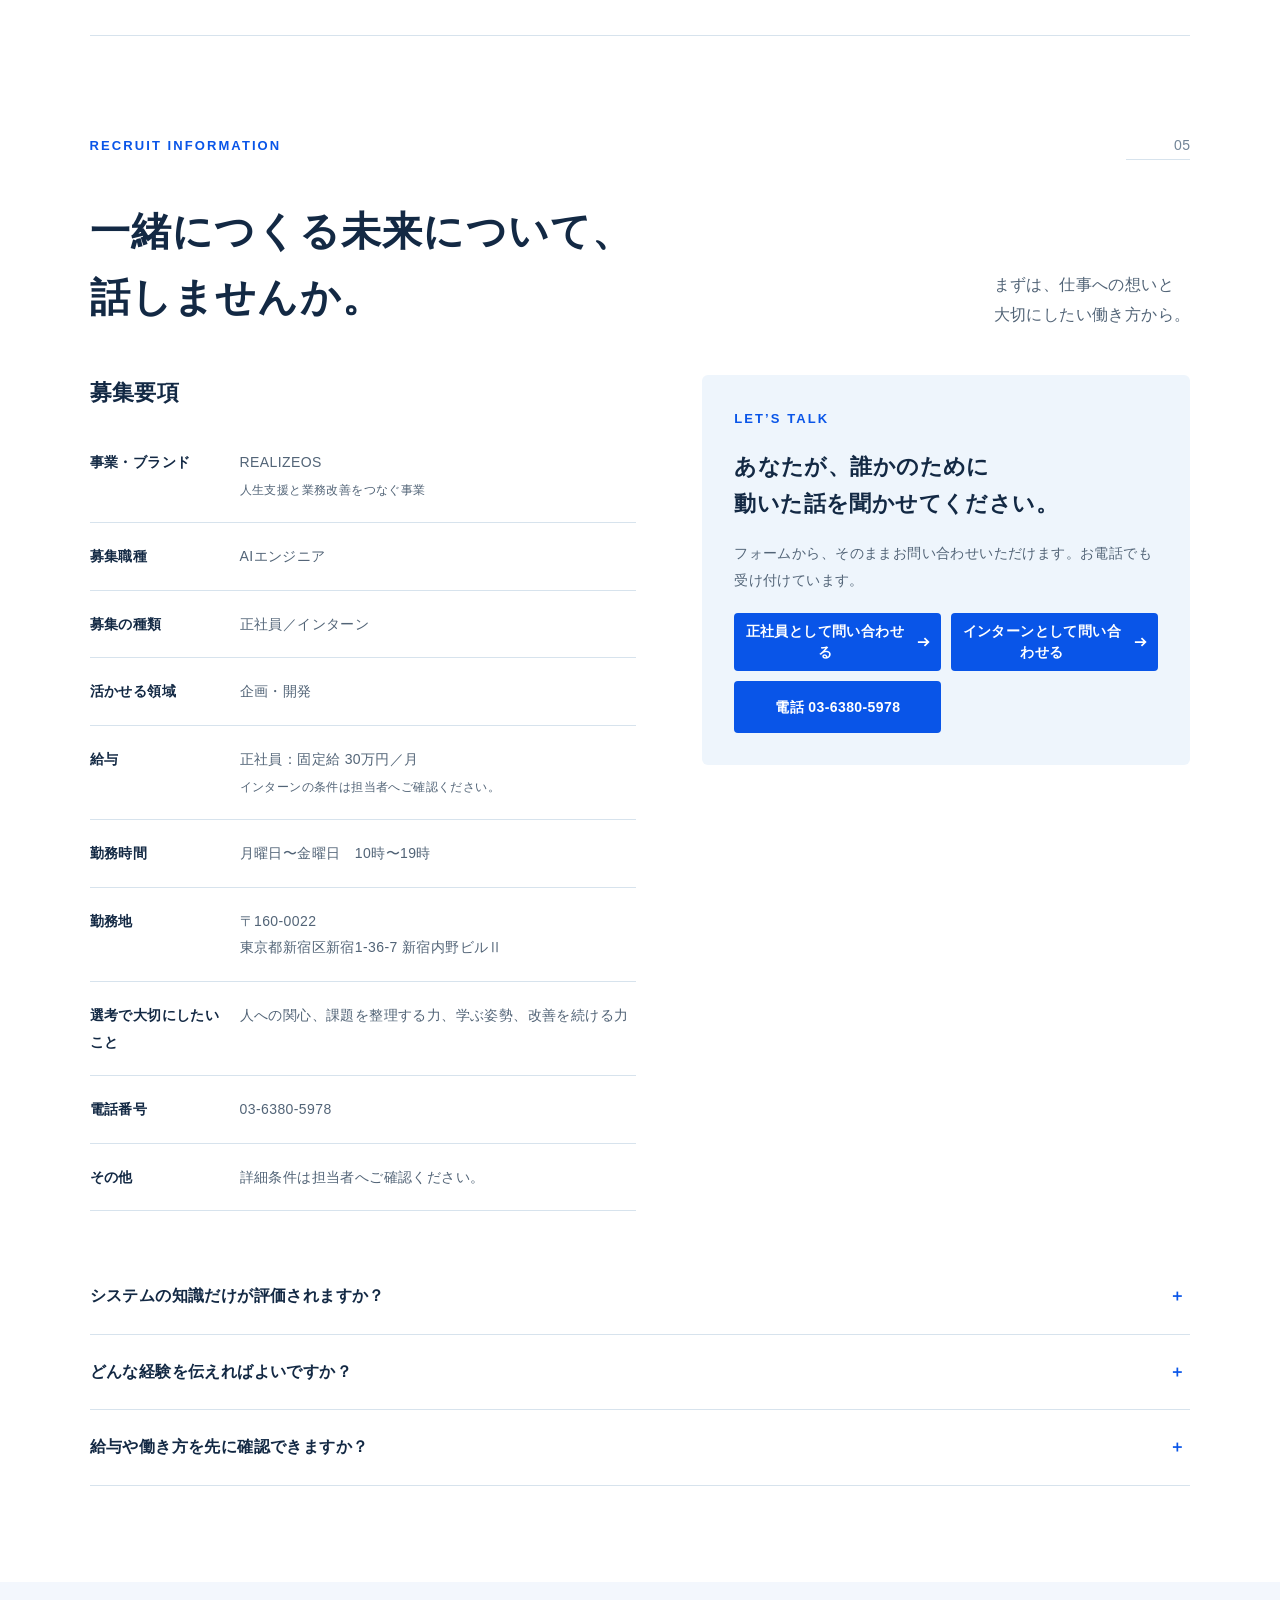
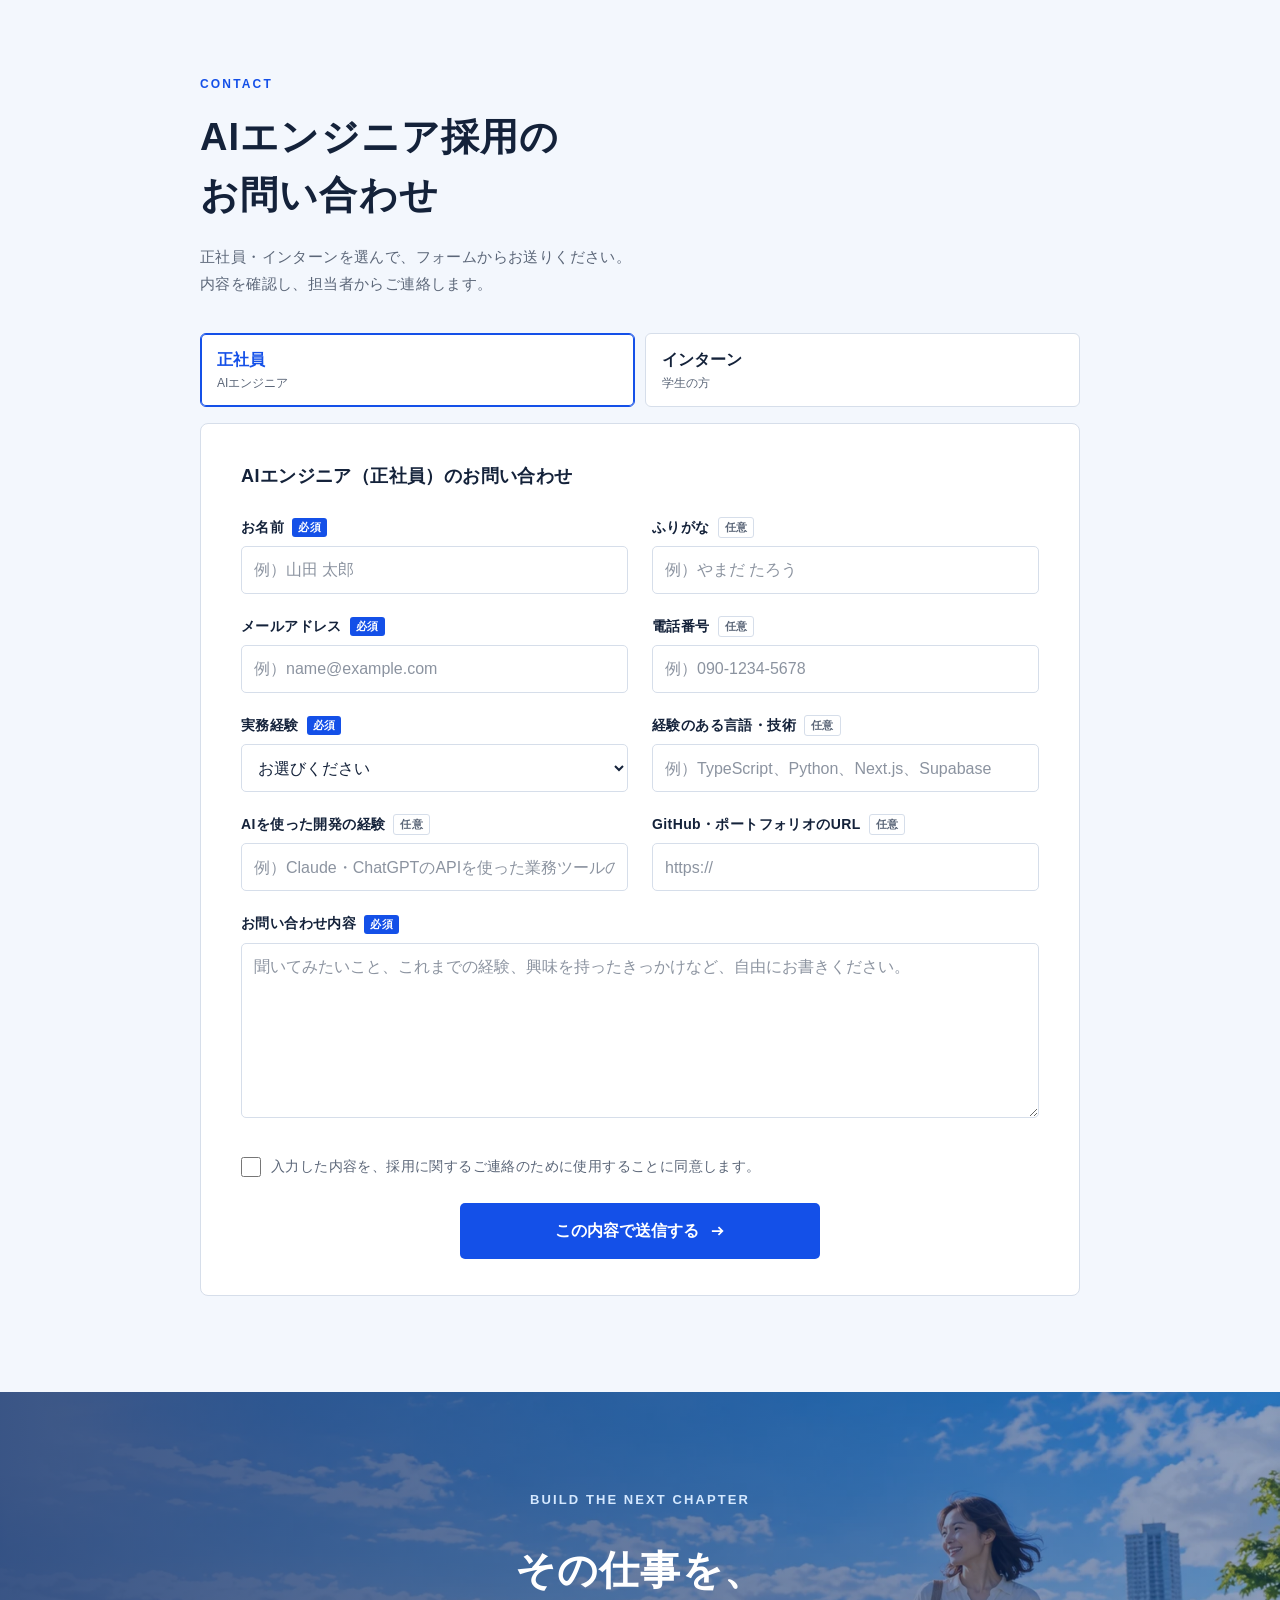
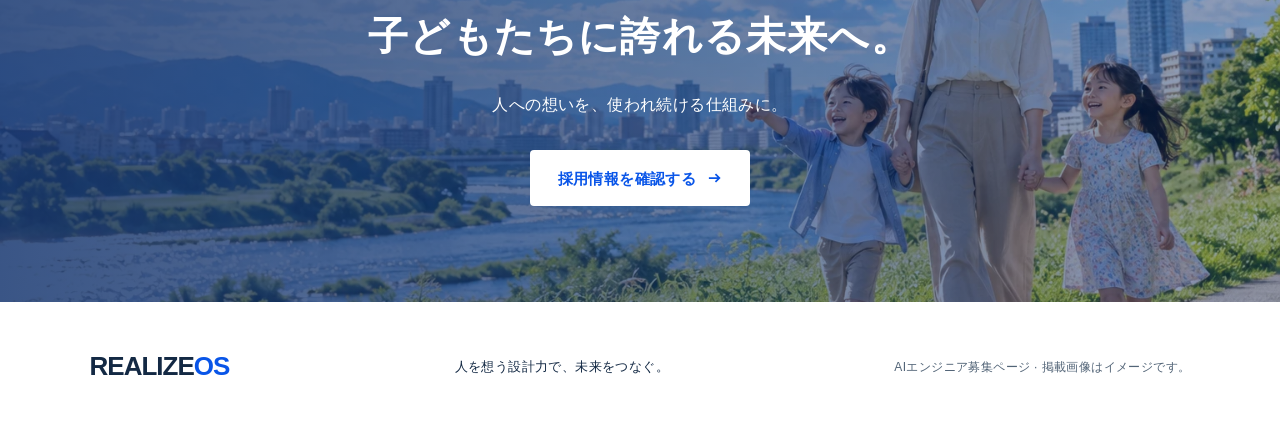
==== commit fccae3d2: "AIエンジニア版: 入口カードを専用イラストに、FVの募集ラベルを大きく見出しになじむ形に Co-Authored-By: Claude Opus 5.5 <noreply@anthropic.com" ====
--- a/ai-engineer/index.html
+++ b/ai-engineer/index.html
@@ -1,6 +1,6 @@
 <!DOCTYPE html>
 
-<html lang="ja"><head><meta charset="utf-8"/><meta content="width=device-width, initial-scale=1" name="viewport"/><title>REALIZEOS 採用｜AIエンジニア募集</title><meta content="人を想う設計力で、人生支援のAIと仕組みをつくるAIエンジニアを募集しています。月曜日〜金曜日 10時〜19時、固定給30万円／月。" name="description"/><meta content="#0955e8" name="theme-color"/><link href="https://nrealize6078-hue.github.io/realizeos-future-careers-lp/ai-engineer/" rel="canonical"/><link href="data:image/svg+xml,%3Csvg xmlns='http://www.w3.org/2000/svg' viewBox='0 0 32 32'%3E%3Crect width='32' height='32' rx='7' fill='%230955e8'/%3E%3Cpath d='M9 24V8h8a5 5 0 0 1 0 10h-8m8 0 7 6' fill='none' stroke='white' stroke-width='3'/%3E%3C/svg%3E" rel="icon" type="image/svg+xml"/><link href="../style.css?v=20261003c" rel="stylesheet"/><link href="../contact.css?v=20261003d" rel="stylesheet"/><link href="ai.css?v=20261003h" rel="stylesheet"/><script>(function(d){d.classList.add("ai-anim");setTimeout(function(){if(!window.__aiReady)d.classList.remove("ai-anim")},3000)})(document.documentElement)</script></head>
+<html lang="ja"><head><meta charset="utf-8"/><meta content="width=device-width, initial-scale=1" name="viewport"/><title>REALIZEOS 採用｜AIエンジニア募集</title><meta content="人を想う設計力で、人生支援のAIと仕組みをつくるAIエンジニアを募集しています。月曜日〜金曜日 10時〜19時、固定給30万円／月。" name="description"/><meta content="#0955e8" name="theme-color"/><link href="https://nrealize6078-hue.github.io/realizeos-future-careers-lp/ai-engineer/" rel="canonical"/><link href="data:image/svg+xml,%3Csvg xmlns='http://www.w3.org/2000/svg' viewBox='0 0 32 32'%3E%3Crect width='32' height='32' rx='7' fill='%230955e8'/%3E%3Cpath d='M9 24V8h8a5 5 0 0 1 0 10h-8m8 0 7 6' fill='none' stroke='white' stroke-width='3'/%3E%3C/svg%3E" rel="icon" type="image/svg+xml"/><link href="../style.css?v=20261003c" rel="stylesheet"/><link href="../contact.css?v=20261003d" rel="stylesheet"/><link href="ai.css?v=20261003i" rel="stylesheet"/><script>(function(d){d.classList.add("ai-anim");setTimeout(function(){if(!window.__aiReady)d.classList.remove("ai-anim")},3000)})(document.documentElement)</script></head>
 <body><a class="skip" href="#mission">本文へ</a><header><a aria-label="REALIZEOS 採用 トップ" class="brand" href="#top">REALIZE<span>OS</span><small>RECRUITING</small></a><nav aria-label="メインナビゲーション"><a href="#mission"><w-l><w-b>私たちの</w-b><w-b>想い</w-b></w-l></a><a href="#work"><w-l><w-b>仕事を</w-b><w-b>知る</w-b></w-l></a><a class="nav-cta" href="#recruit"><w-l><w-b>募集要項</w-b></w-l></a></nav></header>
 <main id="top"><section class="hero"><img alt="青空の下、これからの日本を象徴する街へ歩く親子のイメージ" class="hero-image" height="1024" src="../assets/future.webp" width="1536"/><div class="hero-shade"></div><div class="hero-copy"><p class="eyebrow">REALIZEOS AI ENGINEER</p><p class="hero-recruit"><span class="hero-recruit-tag"><w-b>AI開発人材</w-b></span><w-b>正社員・インターン募集中</w-b></p><h1><w-b>その</w-b><w-b>想いが、</w-b><br/><w-b>日本の</w-b><w-b>明日を</w-b><br/><span><w-b>つくっていく。</w-b></span></h1><p class="hero-lead"><w-b>人を</w-b><w-b>想う</w-b><w-b>設計力で、</w-b><br/><w-b>子どもたちの</w-b><w-b>明るい</w-b><w-b>未来を</w-b><w-b>つなぐ</w-b><w-b>仕事。</w-b></p><a class="button blue" href="#recruit"><w-l><w-b>募集要項を</w-b><w-b>見る</w-b></w-l></a></div><div class="hero-bottom"><span><w-b>人への</w-b><w-b>想いを、</w-b><w-b>使われ続ける</w-b><w-b>仕組みに。</w-b></span><span>01 / OUR FUTURE</span></div></section>
 <section class="intro wrap" id="mission"><div class="section-top"><span class="eyebrow">OUR BELIEF</span><span class="section-no">01</span></div><div class="intro-grid"><h2><w-b>次の</w-b><w-b>時代の</w-b><w-b>看板を、</w-b><br/><em><w-b>人を</w-b><w-b>想う</w-b><w-b>設計力</w-b></em>で<br/><w-b>つくろう。</w-b></h2><div class="prose"><p><w-b>会社を</w-b><w-b>選ぶ</w-b><w-b>とき、</w-b><w-b>知名度や</w-b><w-b>規模は、</w-b><w-b>ひとつの</w-b><w-b>判断材料に</w-b><w-b>なる。</w-b><w-b>私たちは、</w-b><w-b>あなたが</w-b><w-b>「誰の</w-b><w-b>ために、</w-b><w-b>どんな</w-b><w-b>仕事を</w-b><w-b>したいか」も</w-b><w-b>大切に</w-b><w-b>したい。</w-b></p><p><w-b>目の前の</w-b><w-b>人の</w-b><w-b>話を</w-b><w-b>聞く。</w-b><w-b>本人も</w-b><w-b>言葉に</w-b><w-b>できていない</w-b><w-b>困りごとを、</w-b><w-b>一緒に</w-b><w-b>見つける。</w-b><w-b>そして、</w-b><w-b>明日から</w-b><w-b>使える</w-b><w-b>仕組みに</w-b><w-b>変えていく。</w-b></p><p><w-b>AIを</w-b><w-b>活用して</w-b><w-b>仕組みを</w-b><w-b>つくる</w-b><w-b>私たちが</w-b><w-b>重視するのは、</w-b><strong><w-b>「誰の、</w-b><w-b>何を、</w-b><w-b>どう</w-b><w-b>よく</w-b><w-b>するのか」</w-b></strong><w-b>を考える力。</w-b><w-b>技術を</w-b><w-b>学ぶ力と、</w-b><w-b>人を</w-b><w-b>理解しようと</w-b><w-b>する</w-b><w-b>姿勢。</w-b><w-b>その</w-b><w-b>両方を</w-b><w-b>育てていきます。</w-b></p><p class="statement" data-fit="" style="--fit:5.838vw;--fit-cap:22px"><w-b>「これが</w-b><w-b>あって</w-b><w-b>よかった。」</w-b><br/><w-b>その</w-b><w-b>信頼を、</w-b><w-b>私たちの</w-b><w-b>看板に。</w-b></p></div></div></section>
@@ -39,4 +39,4 @@
 </div>
 </section>
 <!-- rc-contact:end -->
-<section class="closing"><img alt="明るい未来へ歩く親子のイメージ" height="1024" loading="lazy" src="../assets/future.webp" width="1536"/><div><p class="eyebrow">BUILD THE NEXT CHAPTER</p><h2 data-fit="" style="--fit:6.377vw;--fit-cap:28px"><w-b>その</w-b><w-b>仕事を、</w-b><br/><w-b>子どもたちに</w-b><w-b>誇れる</w-b><w-b>未来へ。</w-b></h2><p><w-b>人への</w-b><w-b>想いを、</w-b><w-b>使われ続ける</w-b><w-b>仕組みに。</w-b></p><a class="button white" href="#recruit"><w-l><w-b>採用情報を</w-b><w-b>確認する</w-b></w-l></a></div></section></main><footer><a class="brand" href="#top">REALIZE<span>OS</span></a><p><w-b>人を</w-b><w-b>想う</w-b><w-b>設計力で、</w-b><w-b>未来を</w-b><w-b>つなぐ。</w-b></p><small><w-b>AIエンジニア募集ページ · 掲載画像は</w-b><w-b>イメージです。</w-b></small></footer><script src="main.js?v=20261003c"></script><script src="../contact.js?v=20261003d"></script><script src="ai.js?v=20261003h"></script></body></html>
+<section class="closing"><img alt="明るい未来へ歩く親子のイメージ" height="1024" loading="lazy" src="../assets/future.webp" width="1536"/><div><p class="eyebrow">BUILD THE NEXT CHAPTER</p><h2 data-fit="" style="--fit:6.377vw;--fit-cap:28px"><w-b>その</w-b><w-b>仕事を、</w-b><br/><w-b>子どもたちに</w-b><w-b>誇れる</w-b><w-b>未来へ。</w-b></h2><p><w-b>人への</w-b><w-b>想いを、</w-b><w-b>使われ続ける</w-b><w-b>仕組みに。</w-b></p><a class="button white" href="#recruit"><w-l><w-b>採用情報を</w-b><w-b>確認する</w-b></w-l></a></div></section></main><footer><a class="brand" href="#top">REALIZE<span>OS</span></a><p><w-b>人を</w-b><w-b>想う</w-b><w-b>設計力で、</w-b><w-b>未来を</w-b><w-b>つなぐ。</w-b></p><small><w-b>AIエンジニア募集ページ · 掲載画像は</w-b><w-b>イメージです。</w-b></small></footer><script src="main.js?v=20261003c"></script><script src="../contact.js?v=20261003d"></script><script src="ai.js?v=20261003i"></script></body></html>
--- a/ai-engineer/ai.css
+++ b/ai-engineer/ai.css
@@ -4,10 +4,8 @@
 :root{--ai-ease:cubic-bezier(0,.4,.25,1);--ai-dur:.6s}
 
 /* ── ファーストビューの募集ラベル ── */
-.hero-recruit{display:inline-flex;align-items:center;flex-wrap:wrap;gap:4px 12px;margin:18px 0 0;padding:8px 18px 8px 8px;border-radius:999px;background:#fff;box-shadow:0 6px 20px rgba(9,85,232,.14);font-size:15px;font-weight:800;line-height:1.5;color:var(--ink)}
-.hero-recruit-tag{display:inline-flex;align-items:center;gap:8px;padding:5px 14px;border-radius:999px;background:var(--blue);color:#fff;font-size:13px;letter-spacing:.06em}
-.hero-recruit-tag::before{content:'';width:7px;height:7px;border-radius:50%;background:#7fffb2;box-shadow:0 0 0 0 rgba(127,255,178,.7);animation:ai-pulse 2s infinite}
-@keyframes ai-pulse{0%{box-shadow:0 0 0 0 rgba(127,255,178,.7)}70%{box-shadow:0 0 0 9px rgba(127,255,178,0)}100%{box-shadow:0 0 0 0 rgba(127,255,178,0)}}
+.hero-recruit{display:flex;align-items:baseline;flex-wrap:wrap;gap:0 .55em;margin:20px 0 0;font-size:clamp(20px,2vw,28px);font-weight:900;line-height:1.5;letter-spacing:.04em;color:var(--ink)}
+.hero-recruit-tag{color:var(--blue)}
 .hero h1{margin-top:18px}
 
 /* ── 矢印が右へ抜けて左から戻るボタン ── */
@@ -59,8 +57,7 @@
   .ai-entry-label small{font-size:13px}
   .ai-entry .ai-arrow{right:10px;color:#fff;width:12px;height:12px;margin-top:-6px}
   footer{padding-bottom:96px!important}
-  .hero-recruit{font-size:14px;padding:6px 14px 6px 6px}
-  .hero-recruit-tag{font-size:12px;padding:4px 11px}
+  .hero-recruit{font-size:19px;margin-top:16px}
 }
 
 /* ── 表示アニメーション（JSが動くときだけ。動きを減らす設定の人には出さない） ── */
@@ -82,6 +79,5 @@
 @media(prefers-reduced-motion:reduce){
   .ai-anim .hero-copy>*,.ai-anim .hero-image{animation:none;opacity:1;transform:none}
   .ai-anim [data-ai-r],.ai-anim figure[data-ai-r]>img{opacity:1;transform:none;clip-path:none;transition:none}
-  .hero-recruit-tag::before{animation:none}
   .ai-arrow::before{animation:none!important}
 }
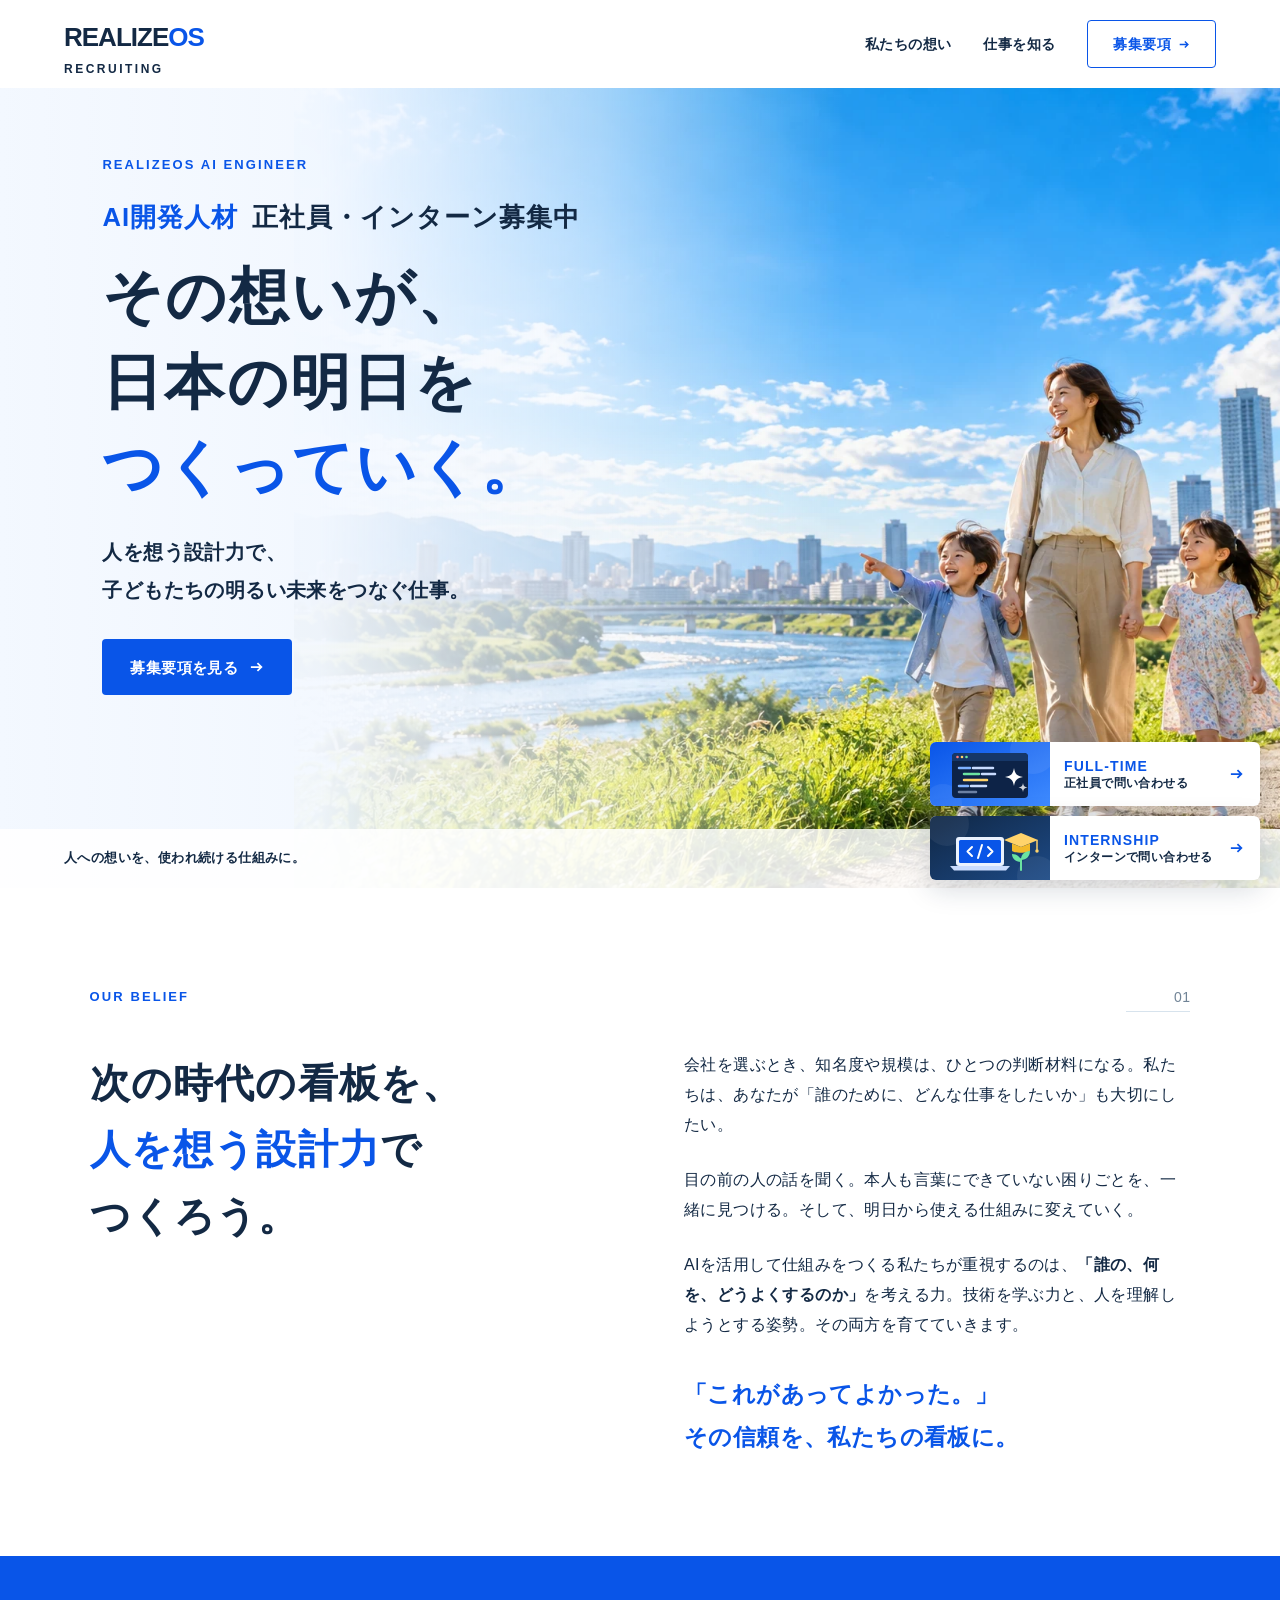
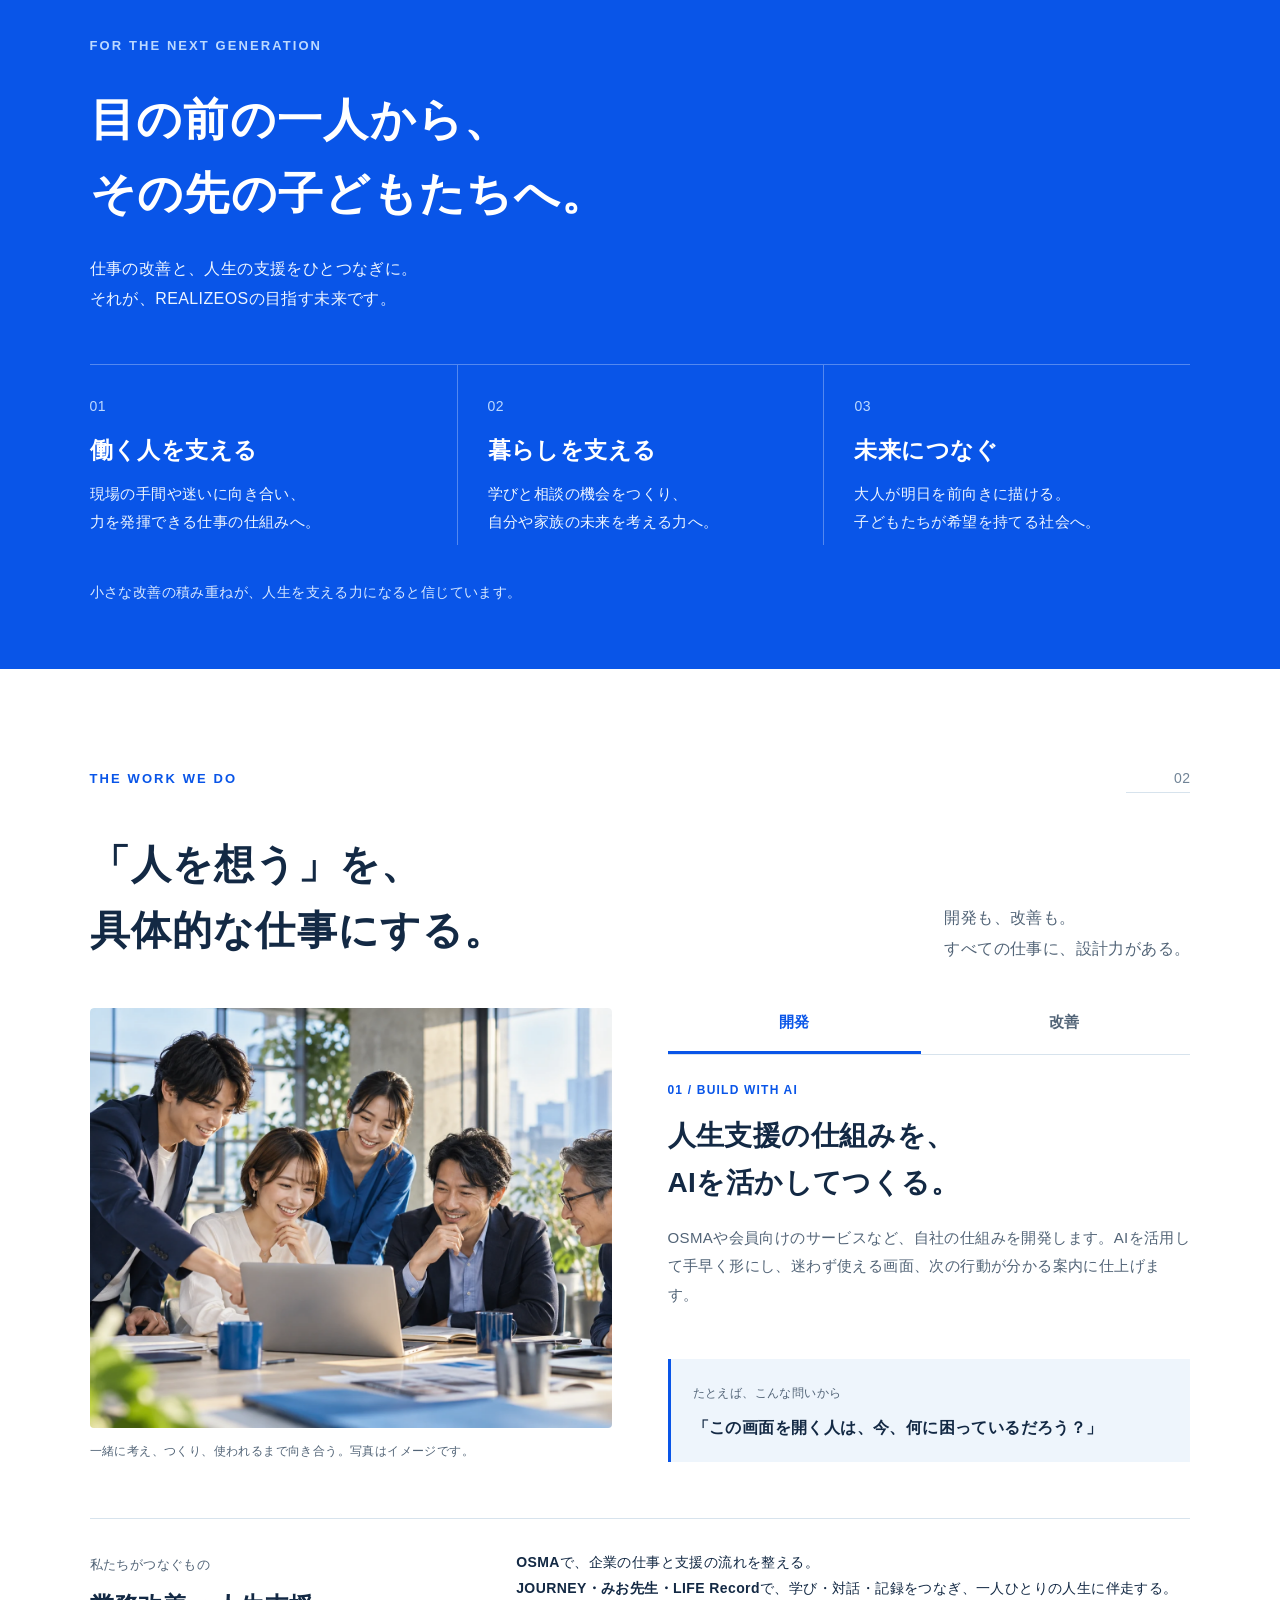
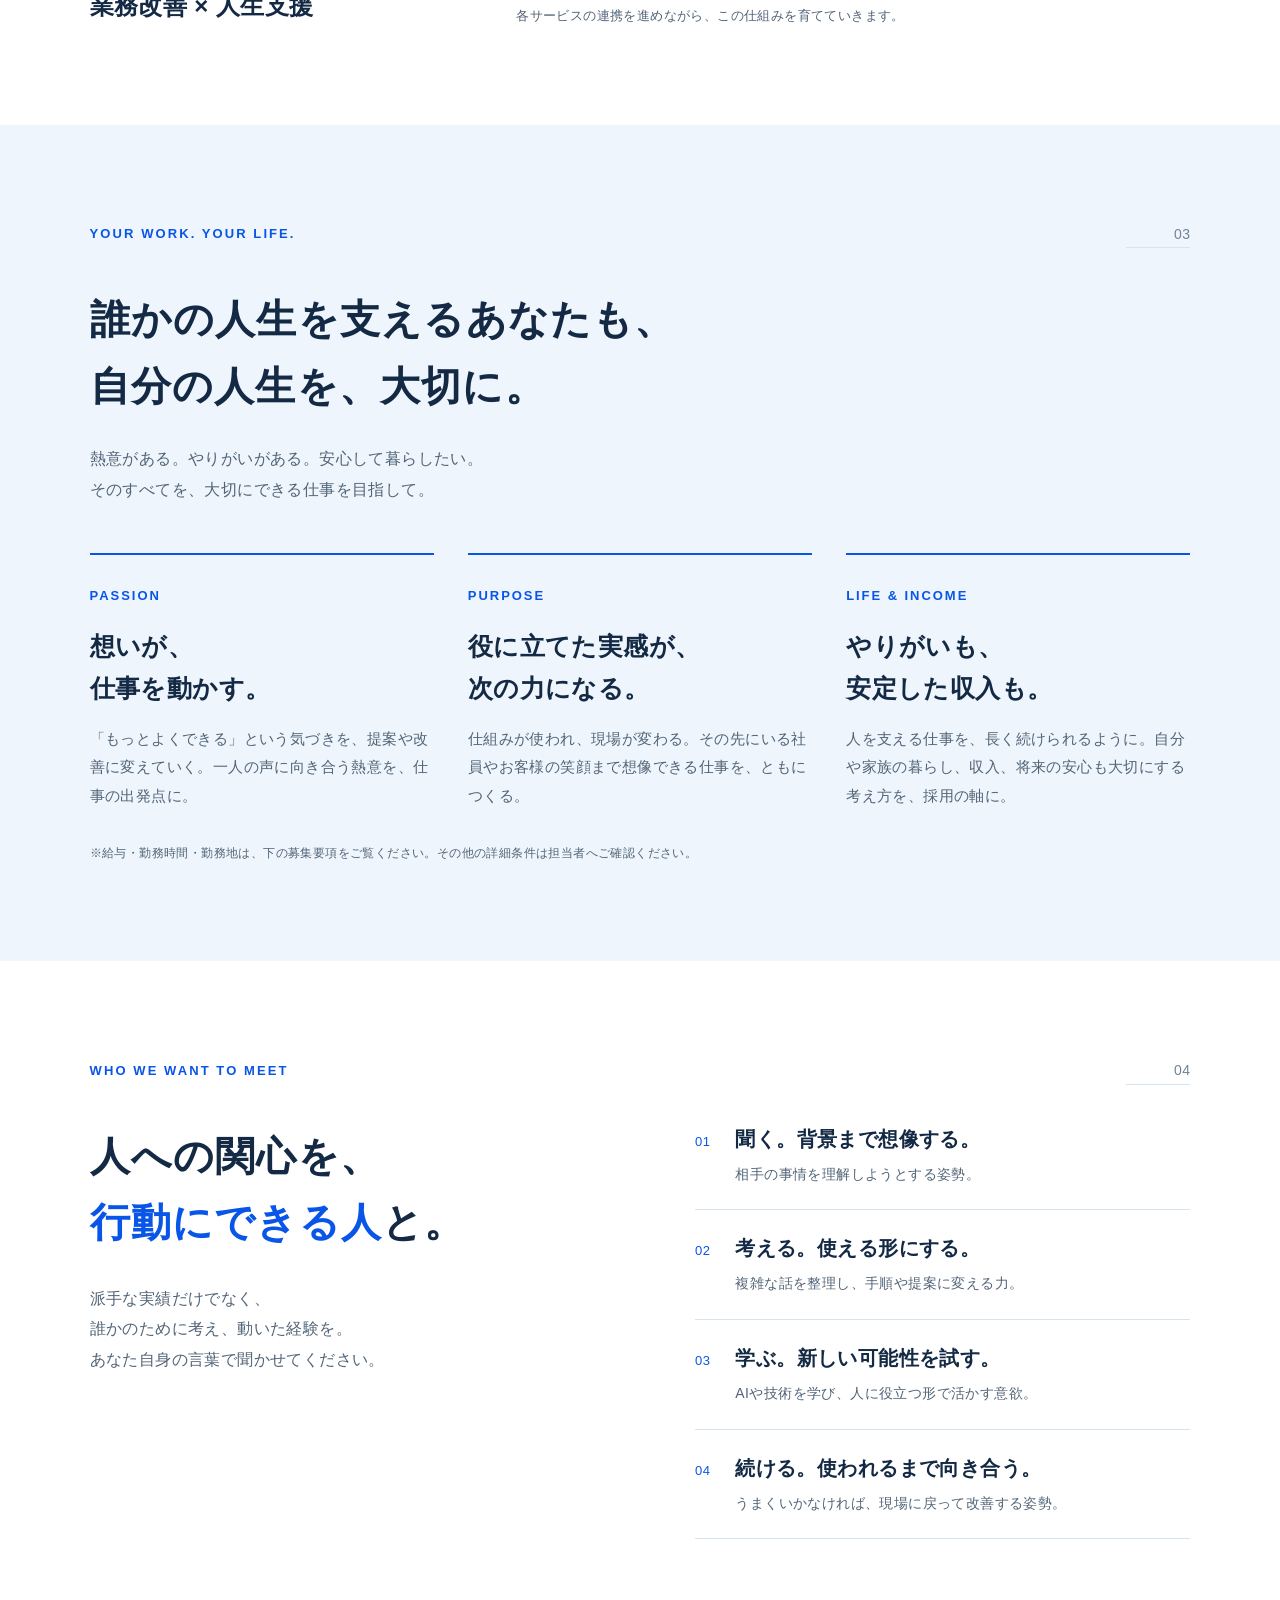
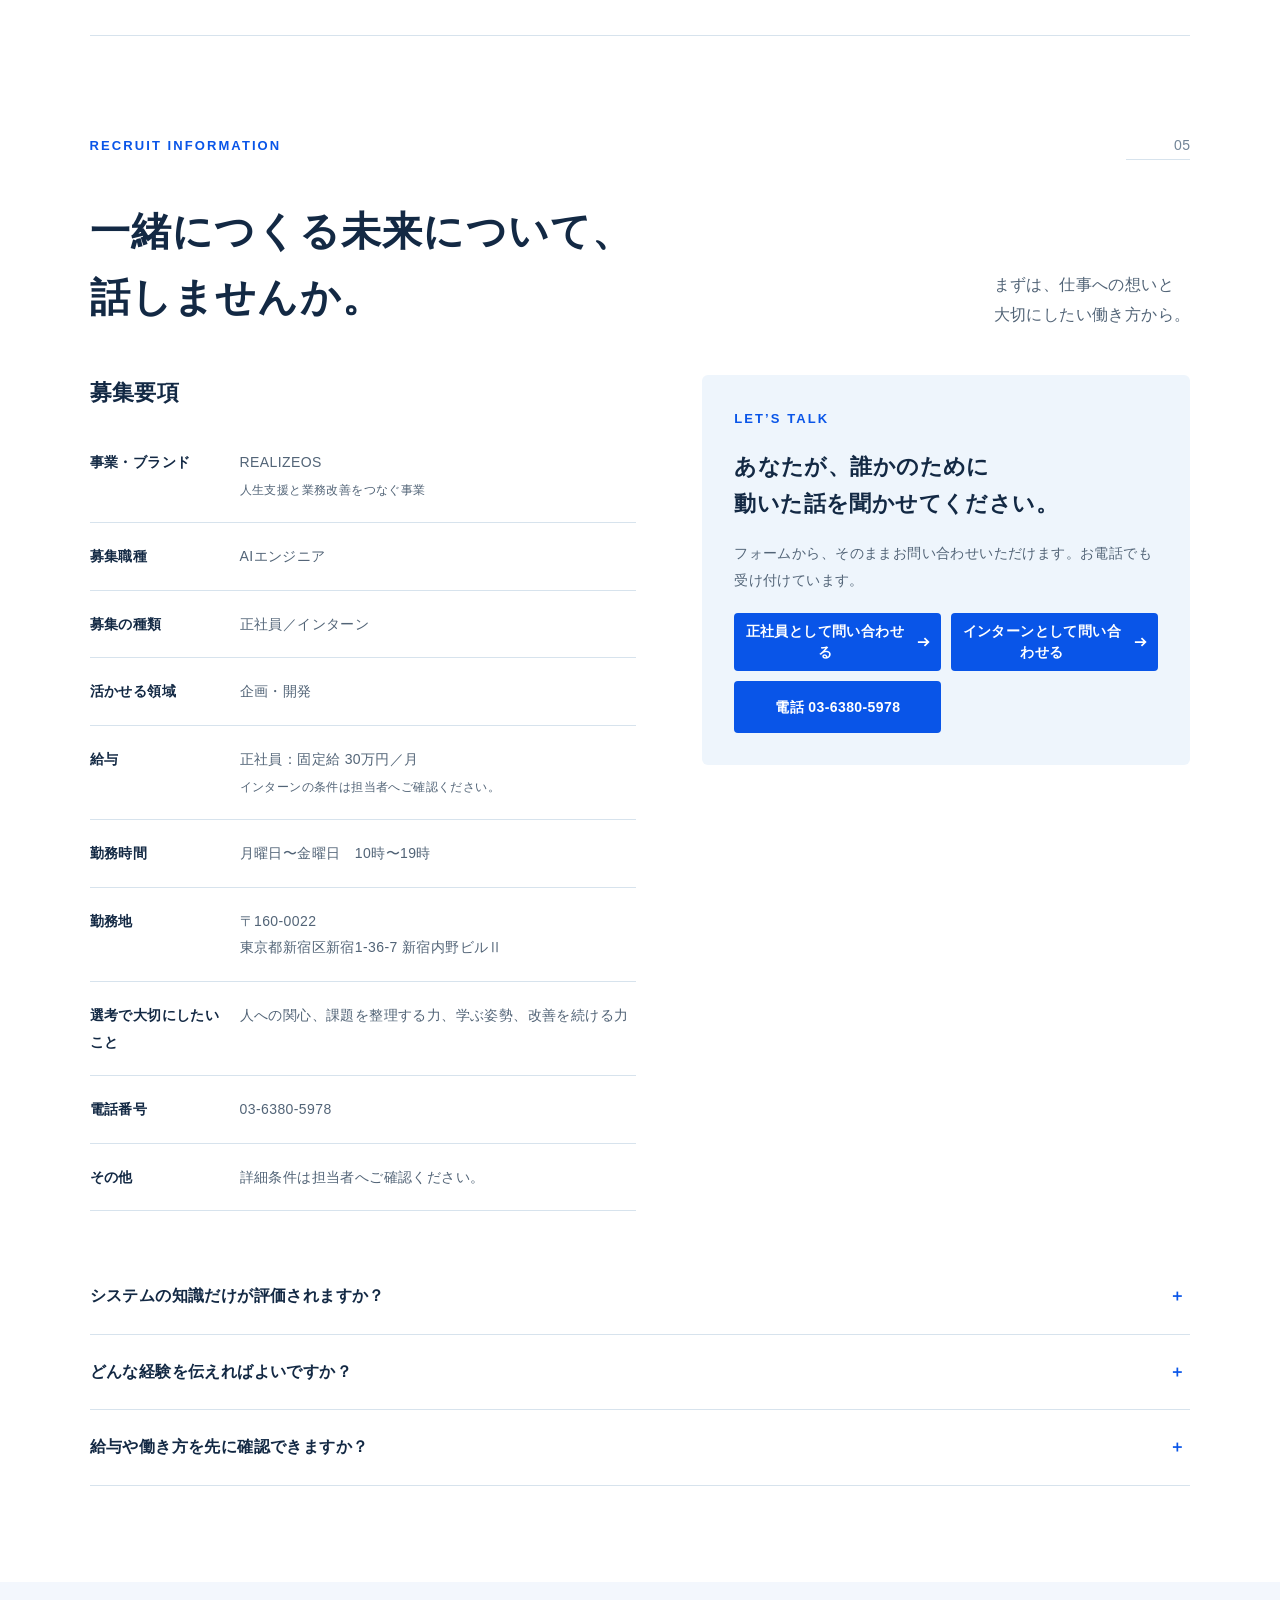
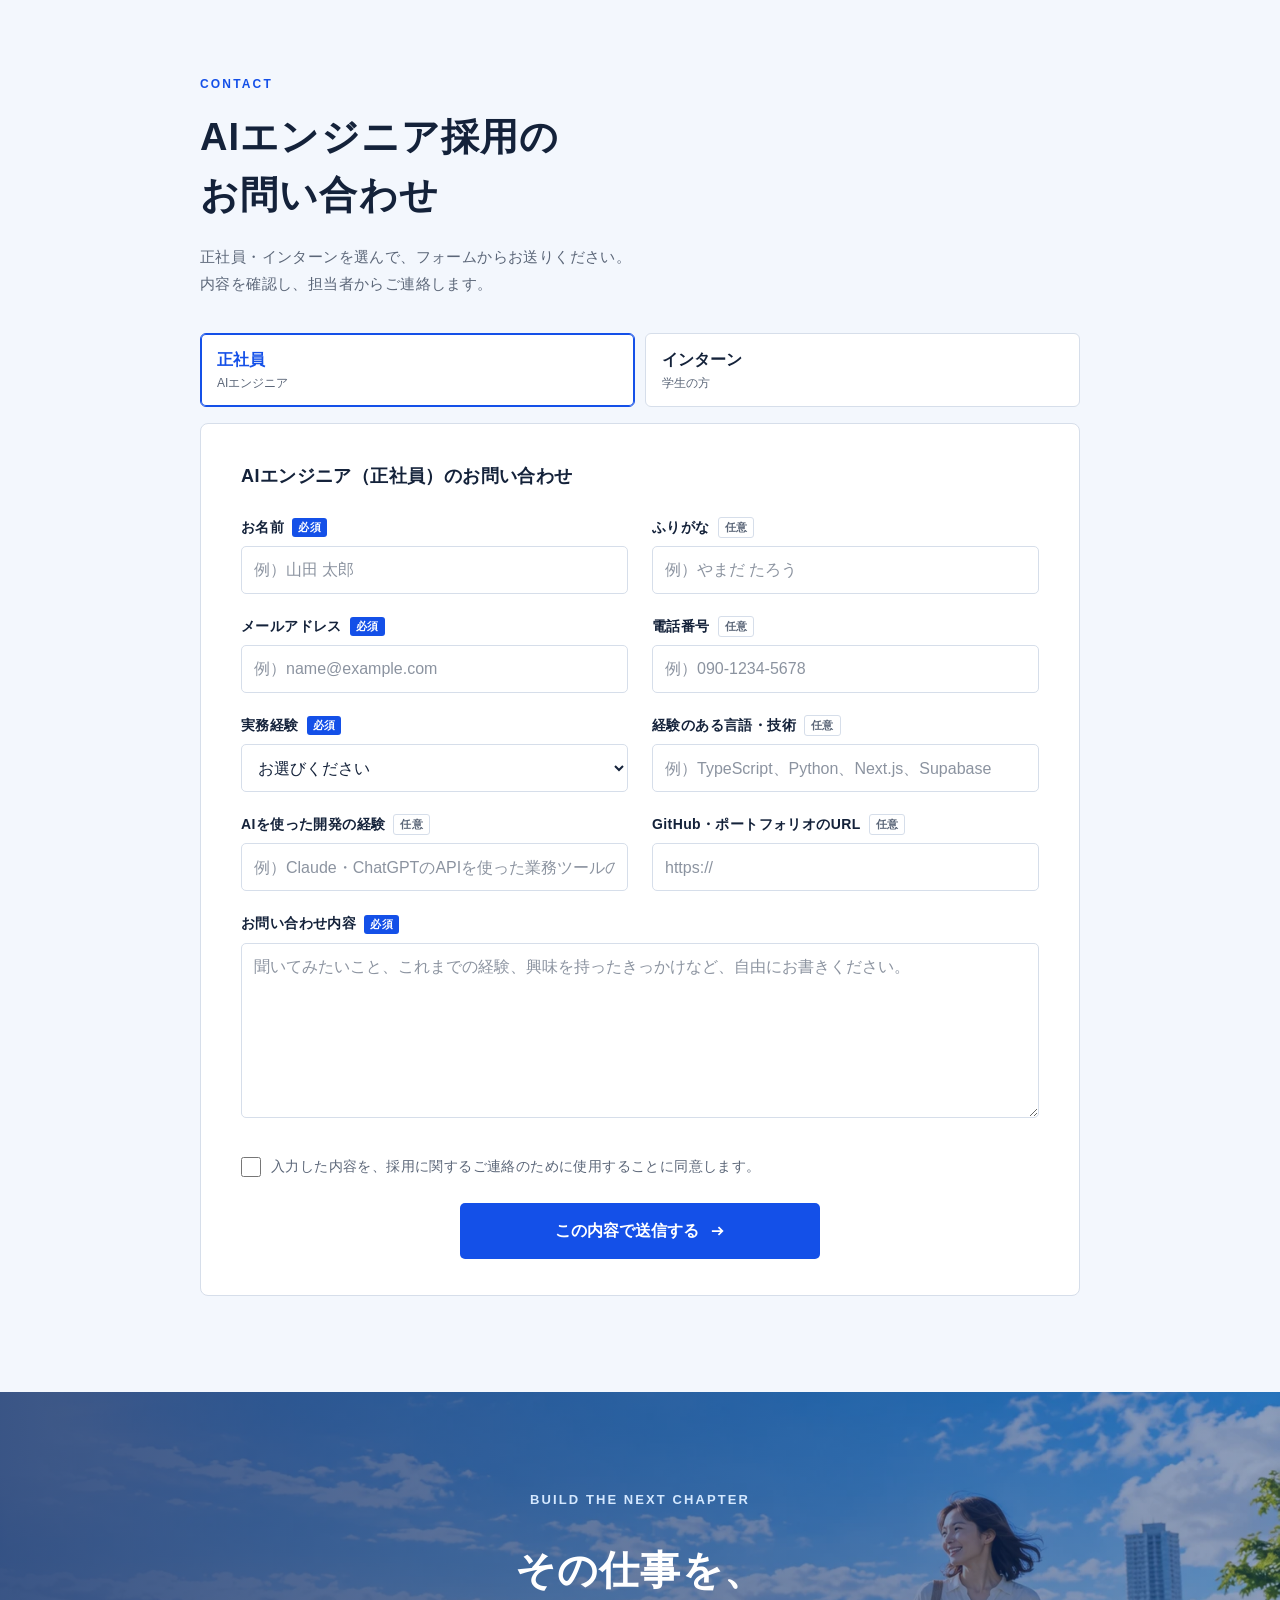
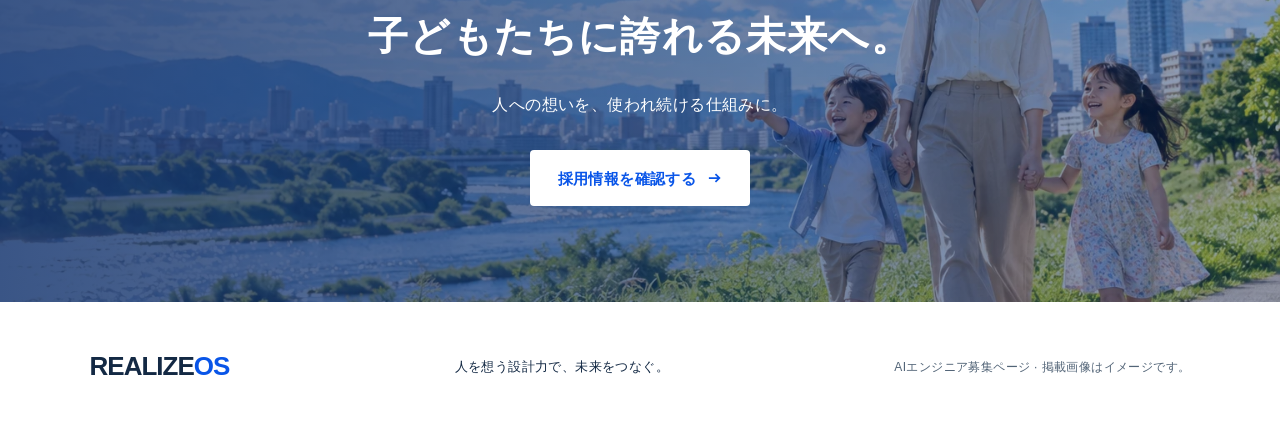
==== commit 85dab5c1: "AIエンジニア版: 仕事のタブを開発・改善の2つに（企画を外す） Co-Authored-By: Claude Opus 5.5 <noreply@anthropic.com>" ====
--- a/ai-engineer/index.html
+++ b/ai-engineer/index.html
@@ -1,11 +1,11 @@
 <!DOCTYPE html>
 
-<html lang="ja"><head><meta charset="utf-8"/><meta content="width=device-width, initial-scale=1" name="viewport"/><title>REALIZEOS 採用｜AIエンジニア募集</title><meta content="人を想う設計力で、人生支援のAIと仕組みをつくるAIエンジニアを募集しています。月曜日〜金曜日 10時〜19時、固定給30万円／月。" name="description"/><meta content="#0955e8" name="theme-color"/><link href="https://nrealize6078-hue.github.io/realizeos-future-careers-lp/ai-engineer/" rel="canonical"/><link href="data:image/svg+xml,%3Csvg xmlns='http://www.w3.org/2000/svg' viewBox='0 0 32 32'%3E%3Crect width='32' height='32' rx='7' fill='%230955e8'/%3E%3Cpath d='M9 24V8h8a5 5 0 0 1 0 10h-8m8 0 7 6' fill='none' stroke='white' stroke-width='3'/%3E%3C/svg%3E" rel="icon" type="image/svg+xml"/><link href="../style.css?v=20261003c" rel="stylesheet"/><link href="../contact.css?v=20261003d" rel="stylesheet"/><link href="ai.css?v=20261003i" rel="stylesheet"/><script>(function(d){d.classList.add("ai-anim");setTimeout(function(){if(!window.__aiReady)d.classList.remove("ai-anim")},3000)})(document.documentElement)</script></head>
+<html lang="ja"><head><meta charset="utf-8"/><meta content="width=device-width, initial-scale=1" name="viewport"/><title>REALIZEOS 採用｜AIエンジニア募集</title><meta content="人を想う設計力で、人生支援のAIと仕組みをつくるAIエンジニアを募集しています。月曜日〜金曜日 10時〜19時、固定給30万円／月。" name="description"/><meta content="#0955e8" name="theme-color"/><link href="https://nrealize6078-hue.github.io/realizeos-future-careers-lp/ai-engineer/" rel="canonical"/><link href="data:image/svg+xml,%3Csvg xmlns='http://www.w3.org/2000/svg' viewBox='0 0 32 32'%3E%3Crect width='32' height='32' rx='7' fill='%230955e8'/%3E%3Cpath d='M9 24V8h8a5 5 0 0 1 0 10h-8m8 0 7 6' fill='none' stroke='white' stroke-width='3'/%3E%3C/svg%3E" rel="icon" type="image/svg+xml"/><link href="../style.css?v=20261003c" rel="stylesheet"/><link href="../contact.css?v=20261003j" rel="stylesheet"/><link href="ai.css?v=20261003i" rel="stylesheet"/><script>(function(d){d.classList.add("ai-anim");setTimeout(function(){if(!window.__aiReady)d.classList.remove("ai-anim")},3000)})(document.documentElement)</script></head>
 <body><a class="skip" href="#mission">本文へ</a><header><a aria-label="REALIZEOS 採用 トップ" class="brand" href="#top">REALIZE<span>OS</span><small>RECRUITING</small></a><nav aria-label="メインナビゲーション"><a href="#mission"><w-l><w-b>私たちの</w-b><w-b>想い</w-b></w-l></a><a href="#work"><w-l><w-b>仕事を</w-b><w-b>知る</w-b></w-l></a><a class="nav-cta" href="#recruit"><w-l><w-b>募集要項</w-b></w-l></a></nav></header>
 <main id="top"><section class="hero"><img alt="青空の下、これからの日本を象徴する街へ歩く親子のイメージ" class="hero-image" height="1024" src="../assets/future.webp" width="1536"/><div class="hero-shade"></div><div class="hero-copy"><p class="eyebrow">REALIZEOS AI ENGINEER</p><p class="hero-recruit"><span class="hero-recruit-tag"><w-b>AI開発人材</w-b></span><w-b>正社員・インターン募集中</w-b></p><h1><w-b>その</w-b><w-b>想いが、</w-b><br/><w-b>日本の</w-b><w-b>明日を</w-b><br/><span><w-b>つくっていく。</w-b></span></h1><p class="hero-lead"><w-b>人を</w-b><w-b>想う</w-b><w-b>設計力で、</w-b><br/><w-b>子どもたちの</w-b><w-b>明るい</w-b><w-b>未来を</w-b><w-b>つなぐ</w-b><w-b>仕事。</w-b></p><a class="button blue" href="#recruit"><w-l><w-b>募集要項を</w-b><w-b>見る</w-b></w-l></a></div><div class="hero-bottom"><span><w-b>人への</w-b><w-b>想いを、</w-b><w-b>使われ続ける</w-b><w-b>仕組みに。</w-b></span><span>01 / OUR FUTURE</span></div></section>
 <section class="intro wrap" id="mission"><div class="section-top"><span class="eyebrow">OUR BELIEF</span><span class="section-no">01</span></div><div class="intro-grid"><h2><w-b>次の</w-b><w-b>時代の</w-b><w-b>看板を、</w-b><br/><em><w-b>人を</w-b><w-b>想う</w-b><w-b>設計力</w-b></em>で<br/><w-b>つくろう。</w-b></h2><div class="prose"><p><w-b>会社を</w-b><w-b>選ぶ</w-b><w-b>とき、</w-b><w-b>知名度や</w-b><w-b>規模は、</w-b><w-b>ひとつの</w-b><w-b>判断材料に</w-b><w-b>なる。</w-b><w-b>私たちは、</w-b><w-b>あなたが</w-b><w-b>「誰の</w-b><w-b>ために、</w-b><w-b>どんな</w-b><w-b>仕事を</w-b><w-b>したいか」も</w-b><w-b>大切に</w-b><w-b>したい。</w-b></p><p><w-b>目の前の</w-b><w-b>人の</w-b><w-b>話を</w-b><w-b>聞く。</w-b><w-b>本人も</w-b><w-b>言葉に</w-b><w-b>できていない</w-b><w-b>困りごとを、</w-b><w-b>一緒に</w-b><w-b>見つける。</w-b><w-b>そして、</w-b><w-b>明日から</w-b><w-b>使える</w-b><w-b>仕組みに</w-b><w-b>変えていく。</w-b></p><p><w-b>AIを</w-b><w-b>活用して</w-b><w-b>仕組みを</w-b><w-b>つくる</w-b><w-b>私たちが</w-b><w-b>重視するのは、</w-b><strong><w-b>「誰の、</w-b><w-b>何を、</w-b><w-b>どう</w-b><w-b>よく</w-b><w-b>するのか」</w-b></strong><w-b>を考える力。</w-b><w-b>技術を</w-b><w-b>学ぶ力と、</w-b><w-b>人を</w-b><w-b>理解しようと</w-b><w-b>する</w-b><w-b>姿勢。</w-b><w-b>その</w-b><w-b>両方を</w-b><w-b>育てていきます。</w-b></p><p class="statement" data-fit="" style="--fit:5.838vw;--fit-cap:22px"><w-b>「これが</w-b><w-b>あって</w-b><w-b>よかった。」</w-b><br/><w-b>その</w-b><w-b>信頼を、</w-b><w-b>私たちの</w-b><w-b>看板に。</w-b></p></div></div></section>
 <section class="mission-band"><div class="wrap"><p class="eyebrow">FOR THE NEXT GENERATION</p><h2 data-fit="" style="--fit:7.363vw;--fit-cap:31px"><w-b>目の前の</w-b><w-b>一人から、</w-b><br/><w-b>その</w-b><w-b>先の</w-b><w-b>子どもたちへ。</w-b></h2><p class="band-lead" data-fit="" style="--fit:4.074vw;--fit-cap:15px"><w-b>仕事の</w-b><w-b>改善と、</w-b><w-b>人生の</w-b><w-b>支援を</w-b><w-b>ひとつなぎに。</w-b><br/><w-b>それが、</w-b><w-b>REALIZEOSの</w-b><w-b>目指す未来です。</w-b></p><div aria-label="現場の困りごとから子どもたちの未来につながる関係" class="connection"><div><span>01</span><h3><w-b>働く</w-b><w-b>人を</w-b><w-b>支える</w-b></h3><p><w-b>現場の</w-b><w-b>手間や</w-b><w-b>迷いに</w-b><w-b>向き合い、</w-b><br/><w-b>力を</w-b><w-b>発揮できる</w-b><w-b>仕事の</w-b><w-b>仕組みへ。</w-b></p></div><div><span>02</span><h3><w-b>暮らしを</w-b><w-b>支える</w-b></h3><p><w-b>学びと</w-b><w-b>相談の</w-b><w-b>機会を</w-b><w-b>つくり、</w-b><br/><w-b>自分や</w-b><w-b>家族の</w-b><w-b>未来を</w-b><w-b>考える</w-b><w-b>力へ。</w-b></p></div><div><span>03</span><h3><w-b>未来に</w-b><w-b>つなぐ</w-b></h3><p><w-b>大人が</w-b><w-b>明日を</w-b><w-b>前向きに</w-b><w-b>描ける。</w-b><br/><w-b>子どもたちが</w-b><w-b>希望を</w-b><w-b>持てる</w-b><w-b>社会へ。</w-b></p></div></div><p class="band-note"><w-b>小さな</w-b><w-b>改善の</w-b><w-b>積み重ねが、</w-b><w-b>人生を</w-b><w-b>支える</w-b><w-b>力に</w-b><w-b>なると</w-b><w-b>信じています。</w-b></p></div></section>
-<section class="wrap work" id="work"><div class="section-top"><span class="eyebrow">THE WORK WE DO</span><span class="section-no">02</span></div><div class="section-heading"><h2 data-fit="" style="--fit:8.099vw;--fit-cap:29px"><w-b>「人を</w-b><w-b>想う」を、</w-b><br/><w-b>具体的な</w-b><w-b>仕事に</w-b><w-b>する。</w-b></h2><p><w-b>企画も、</w-b><w-b>開発も、</w-b><w-b>改善も。</w-b><br/><w-b>すべての</w-b><w-b>仕事に、</w-b><w-b>設計力が</w-b><w-b>ある。</w-b></p></div><div class="work-layout"><figure><img alt="相手の話を聞きながら、一緒に仕組みを考えるチームのイメージ" height="1024" loading="lazy" src="../assets/team.webp" width="1536"/><figcaption><w-b>一緒に</w-b><w-b>考え、</w-b><w-b>つくり、</w-b><w-b>使われるまで</w-b><w-b>向き合う。</w-b><w-b>写真は</w-b><w-b>イメージです。</w-b></figcaption></figure><div class="work-panel"><div aria-label="仕事の視点" class="tabs" role="tablist"><button aria-controls="role-content" aria-selected="true" data-role="plan" id="tab-plan" role="tab"><w-l><w-b>企画</w-b></w-l></button><button aria-controls="role-content" aria-selected="false" data-role="build" id="tab-build" role="tab" tabindex="-1"><w-l><w-b>開発</w-b></w-l></button><button aria-controls="role-content" aria-selected="false" data-role="improve" id="tab-improve" role="tab" tabindex="-1"><w-l><w-b>改善</w-b></w-l></button></div><div aria-labelledby="tab-plan" id="role-content" role="tabpanel" tabindex="0"><p class="role-index">01 / PLAN &amp; DESIGN</p><h3><w-b>現場の</w-b><w-b>困りごとから、</w-b><br/><w-b>つくる</w-b><w-b>ものを</w-b><w-b>決める。</w-b></h3><p id="role-description"><w-b>「案件が</w-b><w-b>追えない」</w-b><w-b>「引き継ぎが</w-b><w-b>うまく</w-b><w-b>いかない」。</w-b><w-b>営業や</w-b><w-b>導入支援の</w-b><w-b>仲間と</w-b><w-b>一緒に</w-b><w-b>現場の</w-b><w-b>声を</w-b><w-b>聞き、</w-b><w-b>何を</w-b><w-b>つくれば</w-b><w-b>役に</w-b><w-b>立つのかを</w-b><w-b>考える</w-b><w-b>ところから</w-b><w-b>関わります。</w-b></p><div class="example"><span><w-b>たとえば、</w-b><w-b>こんな</w-b><w-b>問いから</w-b></span><p id="role-question"><w-b>「この</w-b><w-b>機能が</w-b><w-b>あれば、</w-b><w-b>誰の、</w-b><w-b>どの</w-b><w-b>手間が</w-b><w-b>減るだろう？」</w-b></p></div></div></div></div><div class="systems"><div><span><w-b>私たちが</w-b><w-b>つなぐ</w-b><w-b>もの</w-b></span><h3><w-b>業務改善 × 人生支援</w-b></h3></div><p><w-b><strong>OSMA</strong>で、</w-b><w-b>企業の</w-b><w-b>仕事と</w-b><w-b>支援の</w-b><w-b>流れを</w-b><w-b>整える。</w-b><br/><strong><w-b>JOURNEY・</w-b><w-b>みお先生・</w-b><w-b>LIFE Record</w-b></strong><w-b>で、</w-b><w-b>学び・対話・記録を</w-b><w-b>つなぎ、</w-b><w-b>一人ひとりの</w-b><w-b>人生に</w-b><w-b>伴走する。</w-b><br/><span><w-b>各サービスの</w-b><w-b>連携を</w-b><w-b>進めながら、</w-b><w-b>この</w-b><w-b>仕組みを</w-b><w-b>育てていきます。</w-b></span></p></div></section>
+<section class="wrap work" id="work"><div class="section-top"><span class="eyebrow">THE WORK WE DO</span><span class="section-no">02</span></div><div class="section-heading"><h2 data-fit="" style="--fit:8.099vw;--fit-cap:29px"><w-b>「人を</w-b><w-b>想う」を、</w-b><br/><w-b>具体的な</w-b><w-b>仕事に</w-b><w-b>する。</w-b></h2><p><w-b>開発も、</w-b><w-b>改善も。</w-b><br/><w-b>すべての</w-b><w-b>仕事に、</w-b><w-b>設計力が</w-b><w-b>ある。</w-b></p></div><div class="work-layout"><figure><img alt="相手の話を聞きながら、一緒に仕組みを考えるチームのイメージ" height="1024" loading="lazy" src="../assets/team.webp" width="1536"/><figcaption><w-b>一緒に</w-b><w-b>考え、</w-b><w-b>つくり、</w-b><w-b>使われるまで</w-b><w-b>向き合う。</w-b><w-b>写真は</w-b><w-b>イメージです。</w-b></figcaption></figure><div class="work-panel"><div aria-label="仕事の視点" class="tabs" role="tablist"><button aria-controls="role-content" aria-selected="true" data-role="build" id="tab-build" role="tab"><w-l><w-b>開発</w-b></w-l></button><button aria-controls="role-content" aria-selected="false" data-role="improve" id="tab-improve" role="tab" tabindex="-1"><w-l><w-b>改善</w-b></w-l></button></div><div aria-labelledby="tab-build" id="role-content" role="tabpanel" tabindex="0"><p class="role-index">01 / BUILD WITH AI</p><h3><w-b>人生支援の</w-b><w-b>仕組みを、</w-b><br/><w-b>AIを</w-b><w-b>活かして</w-b><w-b>つくる。</w-b></h3><p id="role-description"><w-b>OSMAや</w-b><w-b>会員向けの</w-b><w-b>サービスなど、</w-b><w-b>自社の</w-b><w-b>仕組みを</w-b><w-b>開発します。</w-b><w-b>AIを</w-b><w-b>活用して</w-b><w-b>手早く</w-b><w-b>形にし、</w-b><w-b>迷わず</w-b><w-b>使える</w-b><w-b>画面、</w-b><w-b>次の</w-b><w-b>行動が</w-b><w-b>分かる</w-b><w-b>案内に</w-b><w-b>仕上げます。</w-b></p><div class="example"><span><w-b>たとえば、</w-b><w-b>こんな</w-b><w-b>問いから</w-b></span><p id="role-question"><w-b>「この</w-b><w-b>画面を</w-b><w-b>開く</w-b><w-b>人は、</w-b><w-b>今、</w-b><w-b>何に</w-b><w-b>困っているだろう？」</w-b></p></div></div></div></div><div class="systems"><div><span><w-b>私たちが</w-b><w-b>つなぐ</w-b><w-b>もの</w-b></span><h3><w-b>業務改善 × 人生支援</w-b></h3></div><p><w-b><strong>OSMA</strong>で、</w-b><w-b>企業の</w-b><w-b>仕事と</w-b><w-b>支援の</w-b><w-b>流れを</w-b><w-b>整える。</w-b><br/><strong><w-b>JOURNEY・</w-b><w-b>みお先生・</w-b><w-b>LIFE Record</w-b></strong><w-b>で、</w-b><w-b>学び・対話・記録を</w-b><w-b>つなぎ、</w-b><w-b>一人ひとりの</w-b><w-b>人生に</w-b><w-b>伴走する。</w-b><br/><span><w-b>各サービスの</w-b><w-b>連携を</w-b><w-b>進めながら、</w-b><w-b>この</w-b><w-b>仕組みを</w-b><w-b>育てていきます。</w-b></span></p></div></section>
 <section class="values"><div class="wrap"><div class="section-top"><span class="eyebrow">YOUR WORK. YOUR LIFE.</span><span class="section-no">03</span></div><h2 data-fit="" style="--fit:5.811vw;--fit-cap:27px"><w-b>誰かの</w-b><w-b>人生を</w-b><w-b>支える</w-b><w-b>あなたも、</w-b><br/><w-b>自分の</w-b><w-b>人生を、</w-b><w-b>大切に。</w-b></h2><p class="values-intro" data-fit="" style="--fit:3.358vw;--fit-cap:15px"><w-b>熱意が</w-b><w-b>ある。</w-b><w-b>やりが</w-b><w-b>いが</w-b><w-b>ある。</w-b><w-b>安心して</w-b><w-b>暮らしたい。</w-b><br/><w-b>その</w-b><w-b>すべてを、</w-b><w-b>大切に</w-b><w-b>できる</w-b><w-b>仕事を</w-b><w-b>目指して。</w-b></p><div class="value-grid"><article><span class="value-label">PASSION</span><h3><w-b>想いが、</w-b><br/><w-b>仕事を</w-b><w-b>動かす。</w-b></h3><p><w-b>「もっと</w-b><w-b>よく</w-b><w-b>できる」という</w-b><w-b>気づきを、</w-b><w-b>提案や</w-b><w-b>改善に</w-b><w-b>変えていく。</w-b><w-b>一人の</w-b><w-b>声に</w-b><w-b>向き合う</w-b><w-b>熱意を、</w-b><w-b>仕事の</w-b><w-b>出発点に。</w-b></p></article><article><span class="value-label">PURPOSE</span><h3><w-b>役に</w-b><w-b>立てた</w-b><w-b>実感が、</w-b><br/><w-b>次の</w-b><w-b>力に</w-b><w-b>なる。</w-b></h3><p><w-b>仕組みが</w-b><w-b>使われ、</w-b><w-b>現場が</w-b><w-b>変わる。</w-b><w-b>その</w-b><w-b>先に</w-b><w-b>いる</w-b><w-b>社員や</w-b><w-b>お客様の笑</w-b><w-b>顔まで</w-b><w-b>想像できる</w-b><w-b>仕事を、ともに</w-b><w-b>つくる。</w-b></p></article><article><span class="value-label">LIFE &amp; INCOME</span><h3><w-b>やりが</w-b><w-b>いも、</w-b><br/><w-b>安定した</w-b><w-b>収入も。</w-b></h3><p><w-b>人を</w-b><w-b>支える</w-b><w-b>仕事を、</w-b><w-b>長く</w-b><w-b>続けられるように。</w-b><w-b>自分や</w-b><w-b>家族の</w-b><w-b>暮らし、</w-b><w-b>収入、</w-b><w-b>将来の</w-b><w-b>安心も</w-b><w-b>大切に</w-b><w-b>する</w-b><w-b>考え方を、</w-b><w-b>採用の</w-b><w-b>軸に。</w-b></p></article></div><p class="conditions-note"><w-b>※給与・</w-b><w-b>勤務時間・</w-b><w-b>勤務地は、</w-b><w-b>下の</w-b><w-b>募集要項を</w-b><w-b>ご覧ください。</w-b><w-b>その</w-b><w-b>他の</w-b><w-b>詳細条件は</w-b><w-b>担当者へ</w-b><w-b>ご確認ください。</w-b></p></div></section>
 <section class="wrap people" id="people"><div class="section-top"><span class="eyebrow">WHO WE WANT TO MEET</span><span class="section-no">04</span></div><div class="people-grid"><div><h2><w-b>人への</w-b><w-b>関心を、</w-b><br/><w-b><em>行動にできる人</em>と。</w-b></h2><p data-fit="" style="--fit:4.523vw;--fit-cap:15px"><w-b>派手な</w-b><w-b>実績だけでなく、</w-b><br/><w-b>誰かの</w-b><w-b>ために</w-b><w-b>考え、</w-b><w-b>動いた</w-b><w-b>経験を。</w-b><br/><w-b>あなた</w-b><w-b>自身の</w-b><w-b>言葉で</w-b><w-b>聞かせてください。</w-b></p></div><ol class="qualities"><li><span>01</span><div><h3><w-b>聞く。</w-b><w-b>背景まで</w-b><w-b>想像する。</w-b></h3><p><w-b>相手の</w-b><w-b>事情を</w-b><w-b>理解しようと</w-b><w-b>する</w-b><w-b>姿勢。</w-b></p></div></li><li><span>02</span><div><h3><w-b>考える。</w-b><w-b>使える</w-b><w-b>形に</w-b><w-b>する。</w-b></h3><p><w-b>複雑な</w-b><w-b>話を</w-b><w-b>整理し、</w-b><w-b>手順や</w-b><w-b>提案に</w-b><w-b>変える力。</w-b></p></div></li><li><span>03</span><div><h3><w-b>学ぶ。</w-b><w-b>新しい</w-b><w-b>可能性を</w-b><w-b>試す。</w-b></h3><p><w-b>AIや</w-b><w-b>技術を</w-b><w-b>学び、</w-b><w-b>人に</w-b><w-b>役立つ形で</w-b><w-b>活かす意欲。</w-b></p></div></li><li><span>04</span><div><h3><w-b>続ける。</w-b><w-b>使われるまで</w-b><w-b>向き合う。</w-b></h3><p><w-b>うまく</w-b><w-b>いかなければ、</w-b><w-b>現場に</w-b><w-b>戻って</w-b><w-b>改善する</w-b><w-b>姿勢。</w-b></p></div></li></ol></div></section>
 <section class="recruit wrap" id="recruit"><div class="section-top"><span class="eyebrow">RECRUIT INFORMATION</span><span class="section-no">05</span></div><div class="section-heading"><h2 data-fit="" style="--fit:6.277vw;--fit-cap:29px"><w-b>一緒に</w-b><w-b>つくる</w-b><w-b>未来に</w-b><w-b>ついて、</w-b><br/><w-b>話しませんか。</w-b></h2><p><w-b>まずは、</w-b><w-b>仕事への</w-b><w-b>想いと</w-b><br/><w-b>大切に</w-b><w-b>したい</w-b><w-b>働き方から。</w-b></p></div><div class="recruit-grid"><div><h3><w-b>募集要項</w-b></h3><dl><div><dt><w-b>事業・ブランド</w-b></dt><dd>REALIZEOS<br/><small><w-b>人生支援と</w-b><w-b>業務改善を</w-b><w-b>つなぐ</w-b><w-b>事業</w-b></small></dd></div><div><dt><w-b>募集職種</w-b></dt><dd><w-b>AIエンジニア</w-b></dd></div><div><dt><w-b>募集の</w-b><w-b>種類</w-b></dt><dd><w-b>正社員／インターン</w-b></dd></div><div><dt><w-b>活かせる</w-b><w-b>領域</w-b></dt><dd><w-b>企画・開発</w-b></dd></div><div><dt><w-b>給与</w-b></dt><dd><w-b>正社員：固定給 30万円／月</w-b><br/><small><w-b>インターンの</w-b><w-b>条件は</w-b><w-b>担当者へ</w-b><w-b>ご確認ください。</w-b></small></dd></div><div><dt><w-b>勤務時間</w-b></dt><dd><w-b>月曜日〜金曜日　10時〜19時</w-b></dd></div><div><dt><w-b>勤務地</w-b></dt><dd><w-b>〒160-0022</w-b><br/>東京都新宿区新宿1-36-7 新宿内野ビルⅡ</dd></div><div><dt><w-b>選考で</w-b><w-b>大切に</w-b><w-b>したい</w-b><w-b>こと</w-b></dt><dd><w-b>人への</w-b><w-b>関心、</w-b><w-b>課題を</w-b><w-b>整理する</w-b><w-b>力、</w-b><w-b>学ぶ姿勢、</w-b><w-b>改善を</w-b><w-b>続ける力</w-b></dd></div><div><dt><w-b>電話番号</w-b></dt><dd><a href="tel:0363805978">03-6380-5978</a></dd></div><div><dt><w-b>その他</w-b></dt><dd><w-b>詳細条件は</w-b><w-b>担当者へ</w-b><w-b>ご確認ください。</w-b></dd></div></dl></div><aside class="contact-card"><p class="eyebrow">LET’S TALK</p><h3 data-fit="" style="--fit:4.895vw;--fit-cap:20px"><w-b>あなたが、</w-b><w-b>誰かの</w-b><w-b>ために</w-b><br/><w-b>動いた</w-b><w-b>話を</w-b><w-b>聞かせてください。</w-b></h3><p><w-b>フォームから、</w-b><w-b>そのまま</w-b><w-b>お問い合わせいただけます。</w-b><w-b>お電話でも</w-b><w-b>受け付けています。</w-b></p><div class="contact-links"><a class="contact-link" href="#contact-fulltime"><w-l><w-b>正社員として</w-b><w-b>問い合わせる</w-b></w-l></a><a class="contact-link" href="#contact-intern"><w-l><w-b>インターンとして</w-b><w-b>問い合わせる</w-b></w-l></a><a class="contact-link contact-tel" href="tel:0363805978"><w-l><w-b>電話 03-6380-5978</w-b></w-l></a></div></aside></div><div class="faq"><details><summary><w-l><w-b>システムの</w-b><w-b>知識だけが</w-b><w-b>評価されますか？</w-b></w-l></summary><p><w-b>技術や</w-b><w-b>専門知識に</w-b><w-b>加え、</w-b><w-b>相手の</w-b><w-b>話を</w-b><w-b>聞く</w-b><w-b>力や、</w-b><w-b>現場の</w-b><w-b>課題を</w-b><w-b>整理する</w-b><w-b>力も</w-b><w-b>大切に</w-b><w-b>します。</w-b><w-b>必要な</w-b><w-b>経験・スキルは、</w-b><w-b>担当者へ</w-b><w-b>ご確認ください。</w-b></p></details><details><summary><w-l><w-b>どんな</w-b><w-b>経験を</w-b><w-b>伝えればよいですか？</w-b></w-l></summary><p><w-b>お客様の</w-b><w-b>困りごとに</w-b><w-b>気づいて</w-b><w-b>提案した</w-b><w-b>経験、</w-b><w-b>同僚の</w-b><w-b>仕事を</w-b><w-b>楽に</w-b><w-b>した</w-b><w-b>工夫など、</w-b><w-b>身近な</w-b><w-b>出来事で</w-b><w-b>構いません。</w-b><w-b>成功した</w-b><w-b>話だけでなく、</w-b><w-b>うまく</w-b><w-b>いかずに</w-b><w-b>考え直した</w-b><w-b>経験も</w-b><w-b>聞かせてください。</w-b></p></details><details><summary><w-l><w-b>給与や</w-b><w-b>働き方を</w-b><w-b>先に</w-b><w-b>確認できますか？</w-b></w-l></summary><p><w-b>固定給・</w-b><w-b>勤務時間・</w-b><w-b>勤務地は、</w-b><w-b>この</w-b><w-b>ページの</w-b><w-b>募集要項に</w-b><w-b>記載しています。</w-b><w-b>その</w-b><w-b>ほかの</w-b><w-b>詳細条件は、</w-b><w-b>担当者へ</w-b><w-b>ご確認ください。</w-b></p></details></div></section>
@@ -17,7 +17,7 @@
 <p class="cf-lead"><w-b>正社員・インターンを</w-b><w-b>選んで、</w-b><w-b>フォームから</w-b><w-b>お送りください。</w-b><br/><w-b>内容を</w-b><w-b>確認し、</w-b><w-b>担当者から</w-b><w-b>ご連絡します。</w-b></p>
 <div aria-label="募集の種類" class="cf-tabs cf-tabs-2" role="tablist"><button aria-controls="contact-fulltime" aria-selected="true" id="cf-tab-fulltime" role="tab" type="button"><b>正社員</b><small>AIエンジニア</small></button><button aria-controls="contact-intern" aria-selected="false" id="cf-tab-intern" role="tab" tabindex="-1" type="button"><b>インターン</b><small>学生の方</small></button></div>
 <div aria-labelledby="cf-tab-fulltime" class="cf-panel" id="contact-fulltime" role="tabpanel">
-<form class="cf-form" data-category="AIエンジニア（正社員）">
+<form class="cf-form" data-category="AIエンジニア（正社員）" data-thanks="thanks/fulltime/">
 <p class="cf-form-title">AIエンジニア（正社員）のお問い合わせ</p>
 <div class="cf-grid"><div class="cf-field" data-label="お名前"><label for="fulltime-name">お名前<span class="cf-req">必須</span></label><input autocomplete="name" id="fulltime-name" maxlength="300" name="name" placeholder="例）山田 太郎" required="" type="text"/></div><div class="cf-field" data-label="ふりがな"><label for="fulltime-kana">ふりがな<span class="cf-opt">任意</span></label><input id="fulltime-kana" maxlength="300" name="kana" placeholder="例）やまだ たろう" type="text"/></div><div class="cf-field" data-label="メールアドレス"><label for="fulltime-email">メールアドレス<span class="cf-req">必須</span></label><input autocomplete="email" id="fulltime-email" maxlength="300" name="email" placeholder="例）name@example.com" required="" type="email"/></div><div class="cf-field" data-label="電話番号"><label for="fulltime-tel">電話番号<span class="cf-opt">任意</span></label><input autocomplete="tel" id="fulltime-tel" maxlength="300" name="tel" placeholder="例）090-1234-5678" type="tel"/></div><div class="cf-field" data-label="実務経験"><label for="fulltime-eng_years">実務経験<span class="cf-req">必須</span></label><select id="fulltime-eng_years" name="eng_years" required=""><option value="">お選びください</option><option>未経験・学習中</option><option>1年未満</option><option>1〜3年</option><option>3〜5年</option><option>5年以上</option></select></div><div class="cf-field" data-label="経験のある言語・技術"><label for="fulltime-eng_skills">経験のある言語・技術<span class="cf-opt">任意</span></label><input id="fulltime-eng_skills" maxlength="300" name="eng_skills" placeholder="例）TypeScript、Python、Next.js、Supabase" type="text"/></div><div class="cf-field" data-label="AIを使った開発の経験"><label for="fulltime-eng_ai">AIを使った開発の経験<span class="cf-opt">任意</span></label><input id="fulltime-eng_ai" maxlength="300" name="eng_ai" placeholder="例）Claude・ChatGPTのAPIを使った業務ツールの開発" type="text"/></div><div class="cf-field" data-label="GitHub・ポートフォリオのURL"><label for="fulltime-eng_url">GitHub・ポートフォリオのURL<span class="cf-opt">任意</span></label><input id="fulltime-eng_url" maxlength="300" name="eng_url" placeholder="https://" type="url"/></div><div class="cf-field" data-label="お問い合わせ内容"><label for="fulltime-message">お問い合わせ内容<span class="cf-req">必須</span></label><textarea id="fulltime-message" maxlength="4000" name="message" placeholder="聞いてみたいこと、これまでの経験、興味を持ったきっかけなど、自由にお書きください。" required="" rows="6"></textarea></div></div>
 <div aria-hidden="true" class="cf-hp"><label>ウェブサイト<input autocomplete="off" name="website" tabindex="-1"/></label></div>
@@ -27,7 +27,7 @@
 <p aria-live="polite" class="cf-status" role="status" tabindex="-1"></p>
 </div>
 <div aria-labelledby="cf-tab-intern" class="cf-panel" hidden="" id="contact-intern" role="tabpanel">
-<form class="cf-form" data-category="AIエンジニア（インターン）">
+<form class="cf-form" data-category="AIエンジニア（インターン）" data-thanks="thanks/intern/">
 <p class="cf-form-title">AIエンジニア（インターン）のお問い合わせ</p>
 <div class="cf-grid"><div class="cf-field" data-label="お名前"><label for="intern-name">お名前<span class="cf-req">必須</span></label><input autocomplete="name" id="intern-name" maxlength="300" name="name" placeholder="例）山田 太郎" required="" type="text"/></div><div class="cf-field" data-label="ふりがな"><label for="intern-kana">ふりがな<span class="cf-opt">任意</span></label><input id="intern-kana" maxlength="300" name="kana" placeholder="例）やまだ たろう" type="text"/></div><div class="cf-field" data-label="メールアドレス"><label for="intern-email">メールアドレス<span class="cf-req">必須</span></label><input autocomplete="email" id="intern-email" maxlength="300" name="email" placeholder="例）name@example.com" required="" type="email"/></div><div class="cf-field" data-label="電話番号"><label for="intern-tel">電話番号<span class="cf-opt">任意</span></label><input autocomplete="tel" id="intern-tel" maxlength="300" name="tel" placeholder="例）090-1234-5678" type="tel"/></div><div class="cf-field" data-label="学校名・学部"><label for="intern-ai_school">学校名・学部<span class="cf-req">必須</span></label><input id="intern-ai_school" maxlength="300" name="ai_school" placeholder="例）〇〇大学 情報学部" required="" type="text"/></div><div class="cf-field" data-label="学年"><label for="intern-ai_grade">学年<span class="cf-req">必須</span></label><select id="intern-ai_grade" name="ai_grade" required=""><option value="">お選びください</option><option>大学1年</option><option>大学2年</option><option>大学3年</option><option>大学4年</option><option>大学院</option><option>専門学校</option><option>高専</option><option>その他</option></select></div><div class="cf-field" data-label="学んでいる言語・技術"><label for="intern-ai_skills">学んでいる言語・技術<span class="cf-opt">任意</span></label><input id="intern-ai_skills" maxlength="300" name="ai_skills" placeholder="例）Python、JavaScript、機械学習の授業" type="text"/></div><div class="cf-field" data-label="AIを使って作ったもの"><label for="intern-ai_ai">AIを使って作ったもの<span class="cf-opt">任意</span></label><input id="intern-ai_ai" maxlength="300" name="ai_ai" placeholder="例）ChatGPTのAPIを使った授業の課題、個人アプリ" type="text"/></div><div class="cf-field" data-label="GitHub・作品のURL"><label for="intern-ai_url">GitHub・作品のURL<span class="cf-opt">任意</span></label><input id="intern-ai_url" maxlength="300" name="ai_url" placeholder="https://" type="url"/></div><div class="cf-field" data-label="参加できる期間・頻度"><label for="intern-ai_period">参加できる期間・頻度<span class="cf-req">必須</span></label><input id="intern-ai_period" maxlength="300" name="ai_period" placeholder="例）2026年11月から、週2日" required="" type="text"/></div><div class="cf-field" data-label="お問い合わせ内容"><label for="intern-message">お問い合わせ内容<span class="cf-req">必須</span></label><textarea id="intern-message" maxlength="4000" name="message" placeholder="聞いてみたいこと、これまでの経験、興味を持ったきっかけなど、自由にお書きください。" required="" rows="6"></textarea></div></div>
 <div aria-hidden="true" class="cf-hp"><label>ウェブサイト<input autocomplete="off" name="website" tabindex="-1"/></label></div>
@@ -39,4 +39,4 @@
 </div>
 </section>
 <!-- rc-contact:end -->
-<section class="closing"><img alt="明るい未来へ歩く親子のイメージ" height="1024" loading="lazy" src="../assets/future.webp" width="1536"/><div><p class="eyebrow">BUILD THE NEXT CHAPTER</p><h2 data-fit="" style="--fit:6.377vw;--fit-cap:28px"><w-b>その</w-b><w-b>仕事を、</w-b><br/><w-b>子どもたちに</w-b><w-b>誇れる</w-b><w-b>未来へ。</w-b></h2><p><w-b>人への</w-b><w-b>想いを、</w-b><w-b>使われ続ける</w-b><w-b>仕組みに。</w-b></p><a class="button white" href="#recruit"><w-l><w-b>採用情報を</w-b><w-b>確認する</w-b></w-l></a></div></section></main><footer><a class="brand" href="#top">REALIZE<span>OS</span></a><p><w-b>人を</w-b><w-b>想う</w-b><w-b>設計力で、</w-b><w-b>未来を</w-b><w-b>つなぐ。</w-b></p><small><w-b>AIエンジニア募集ページ · 掲載画像は</w-b><w-b>イメージです。</w-b></small></footer><script src="main.js?v=20261003c"></script><script src="../contact.js?v=20261003d"></script><script src="ai.js?v=20261003i"></script></body></html>
+<section class="closing"><img alt="明るい未来へ歩く親子のイメージ" height="1024" loading="lazy" src="../assets/future.webp" width="1536"/><div><p class="eyebrow">BUILD THE NEXT CHAPTER</p><h2 data-fit="" style="--fit:6.377vw;--fit-cap:28px"><w-b>その</w-b><w-b>仕事を、</w-b><br/><w-b>子どもたちに</w-b><w-b>誇れる</w-b><w-b>未来へ。</w-b></h2><p><w-b>人への</w-b><w-b>想いを、</w-b><w-b>使われ続ける</w-b><w-b>仕組みに。</w-b></p><a class="button white" href="#recruit"><w-l><w-b>採用情報を</w-b><w-b>確認する</w-b></w-l></a></div></section></main><footer><a class="brand" href="#top">REALIZE<span>OS</span></a><p><w-b>人を</w-b><w-b>想う</w-b><w-b>設計力で、</w-b><w-b>未来を</w-b><w-b>つなぐ。</w-b></p><small><w-b>AIエンジニア募集ページ · 掲載画像は</w-b><w-b>イメージです。</w-b></small></footer><script src="main.js?v=20261003o"></script><script src="ai.js?v=20261003i"></script><script src="../contact.js?v=20261003j"></script></body></html>
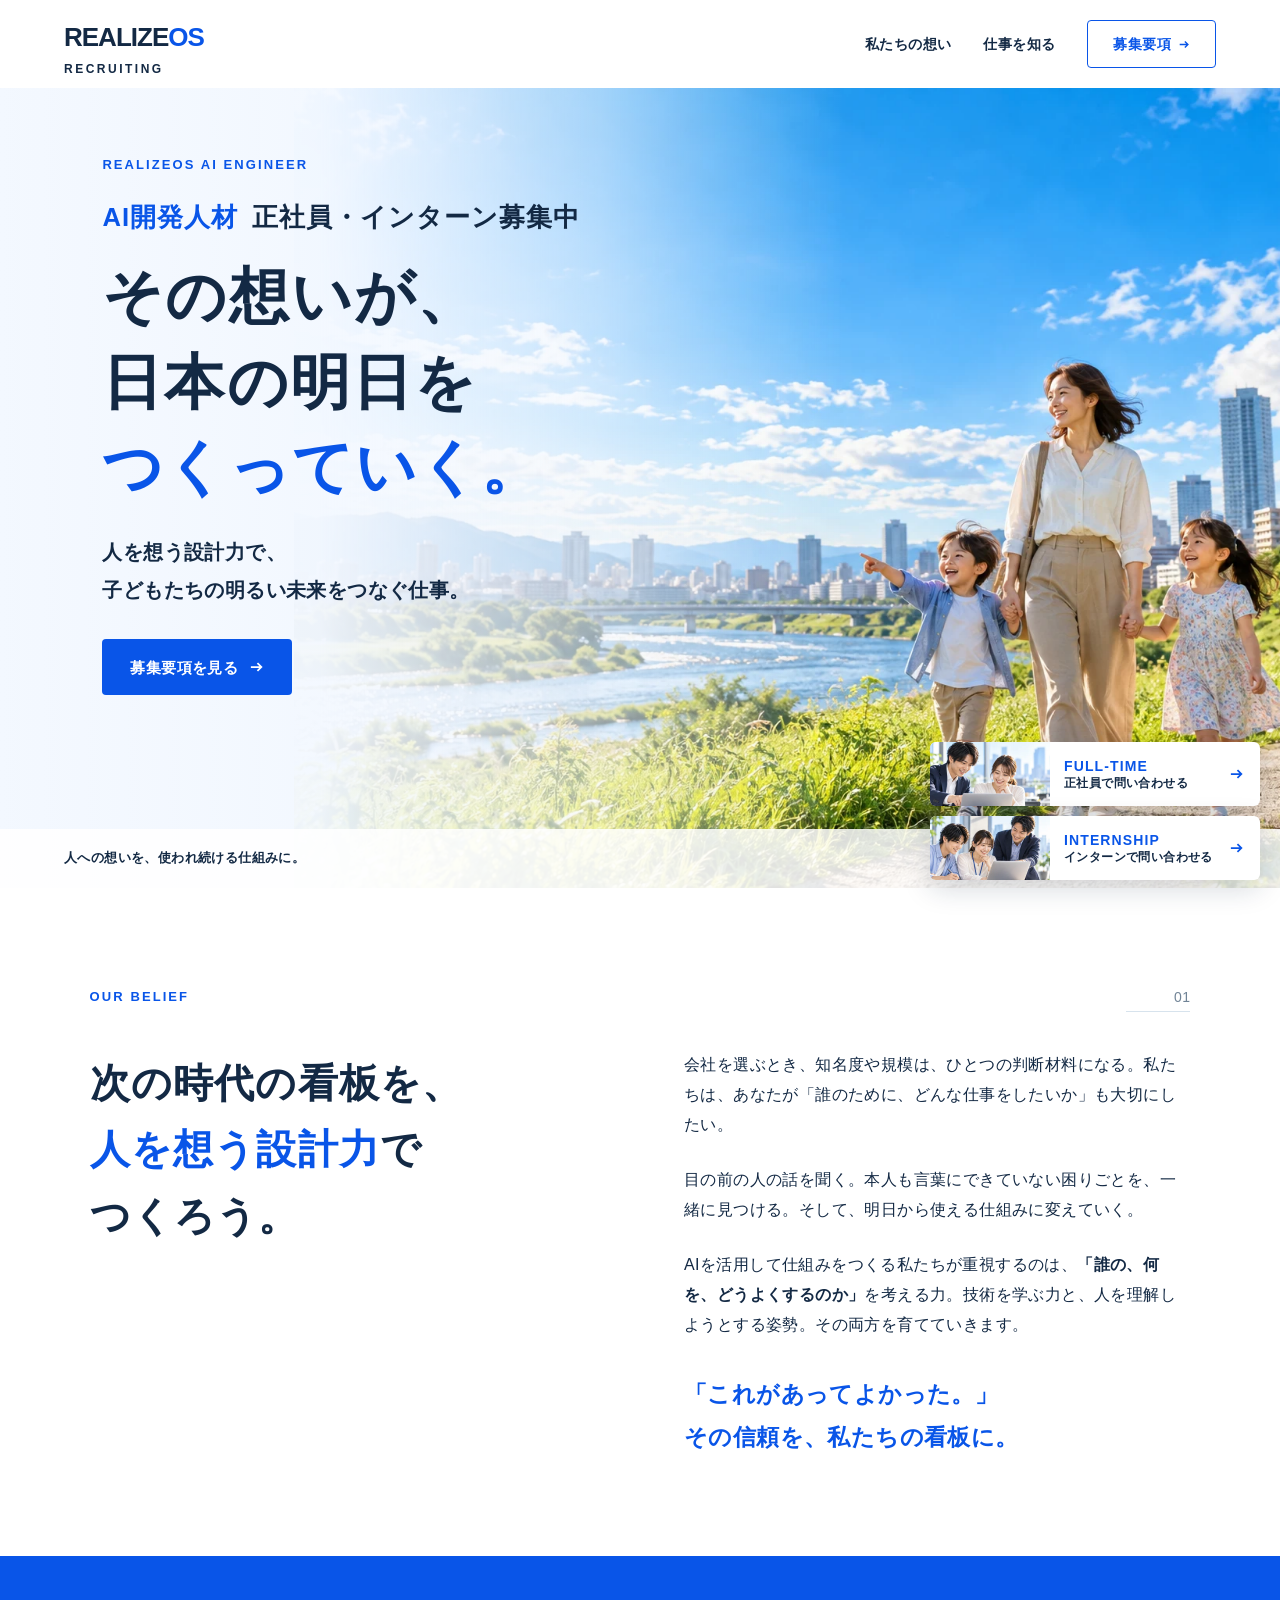
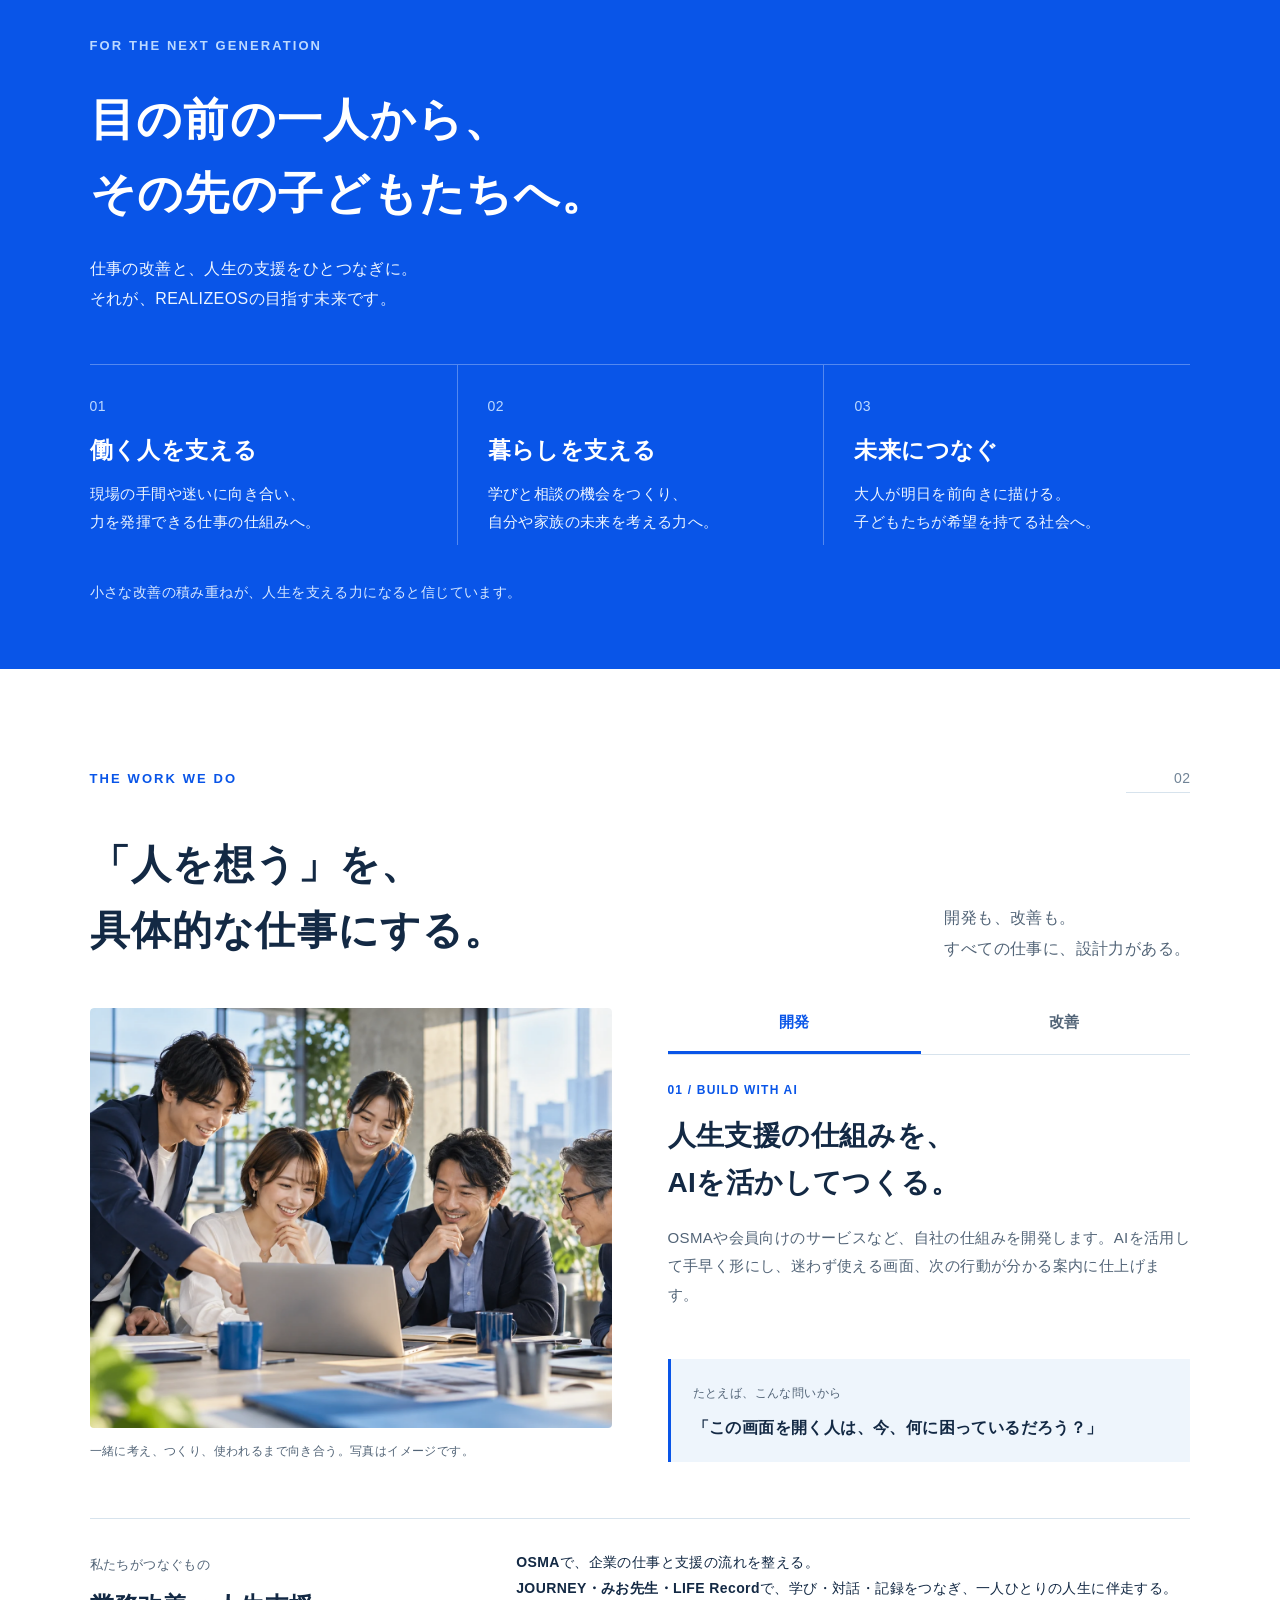
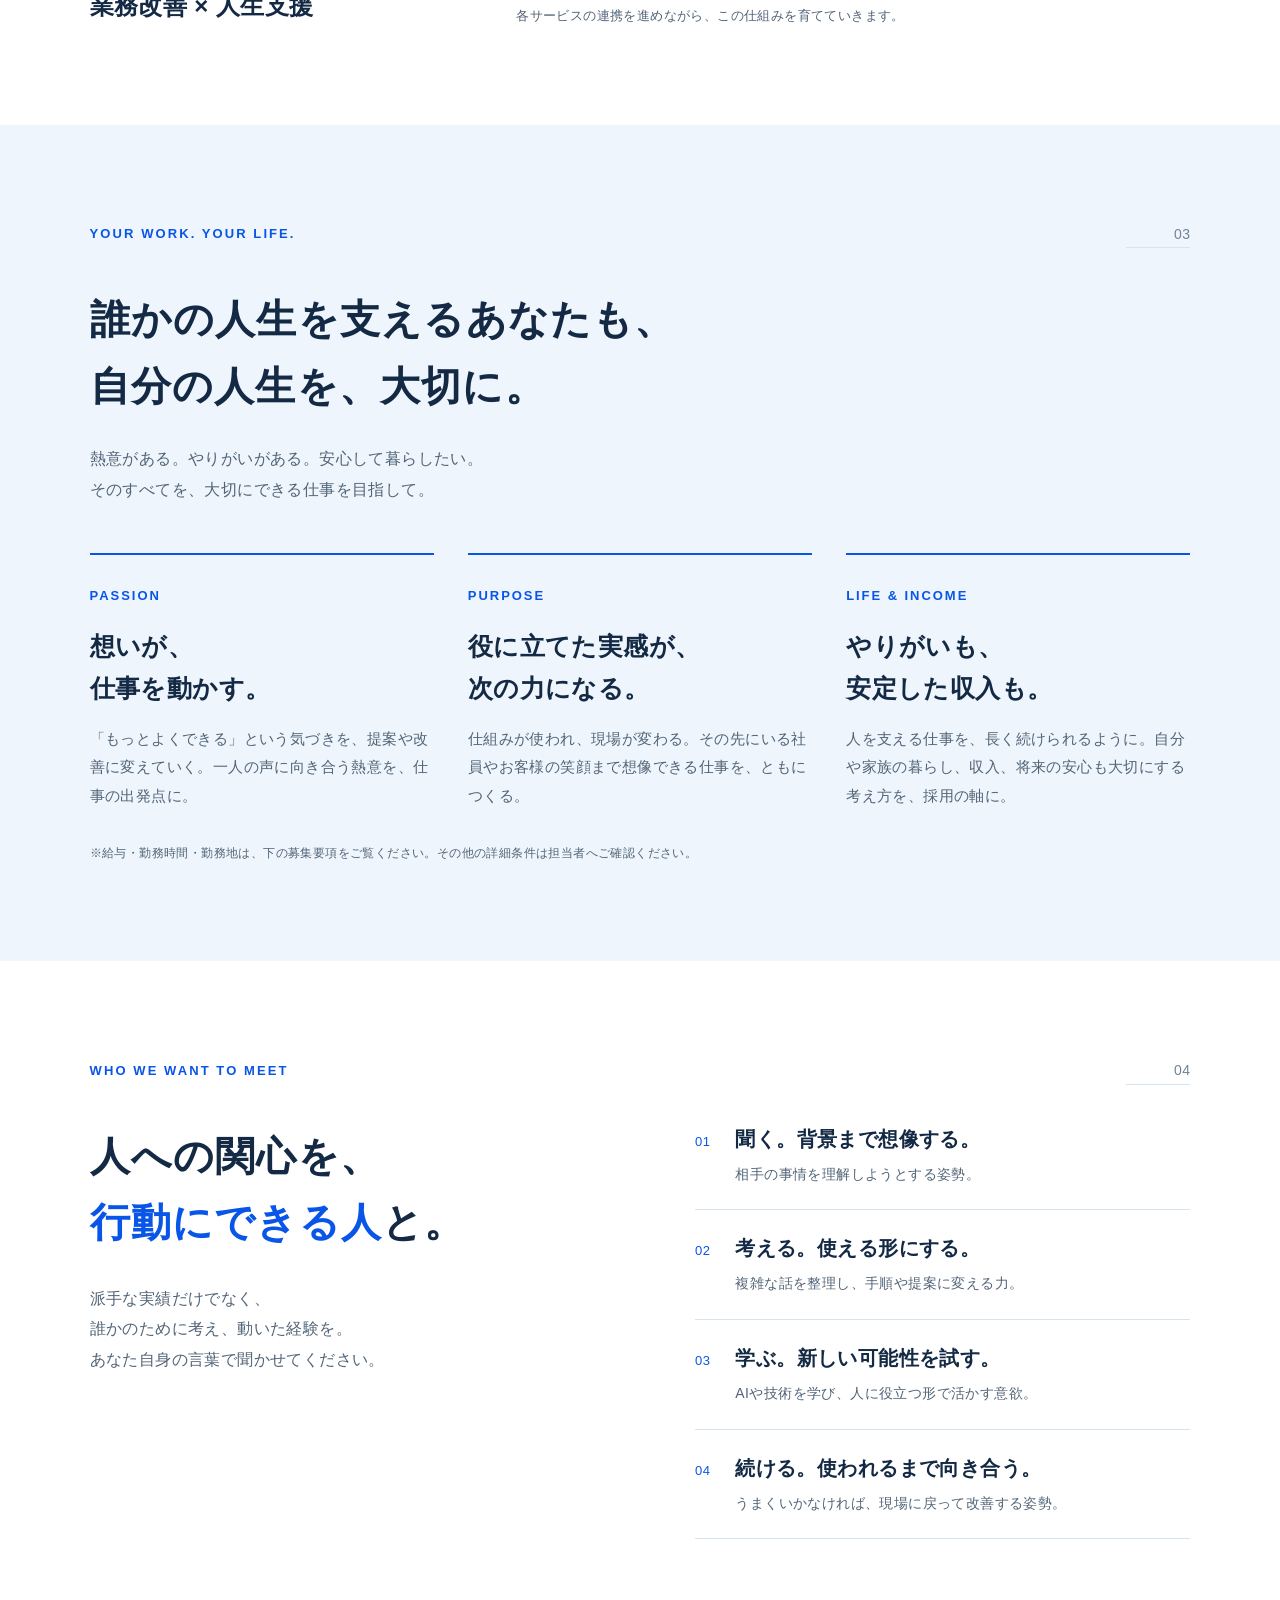
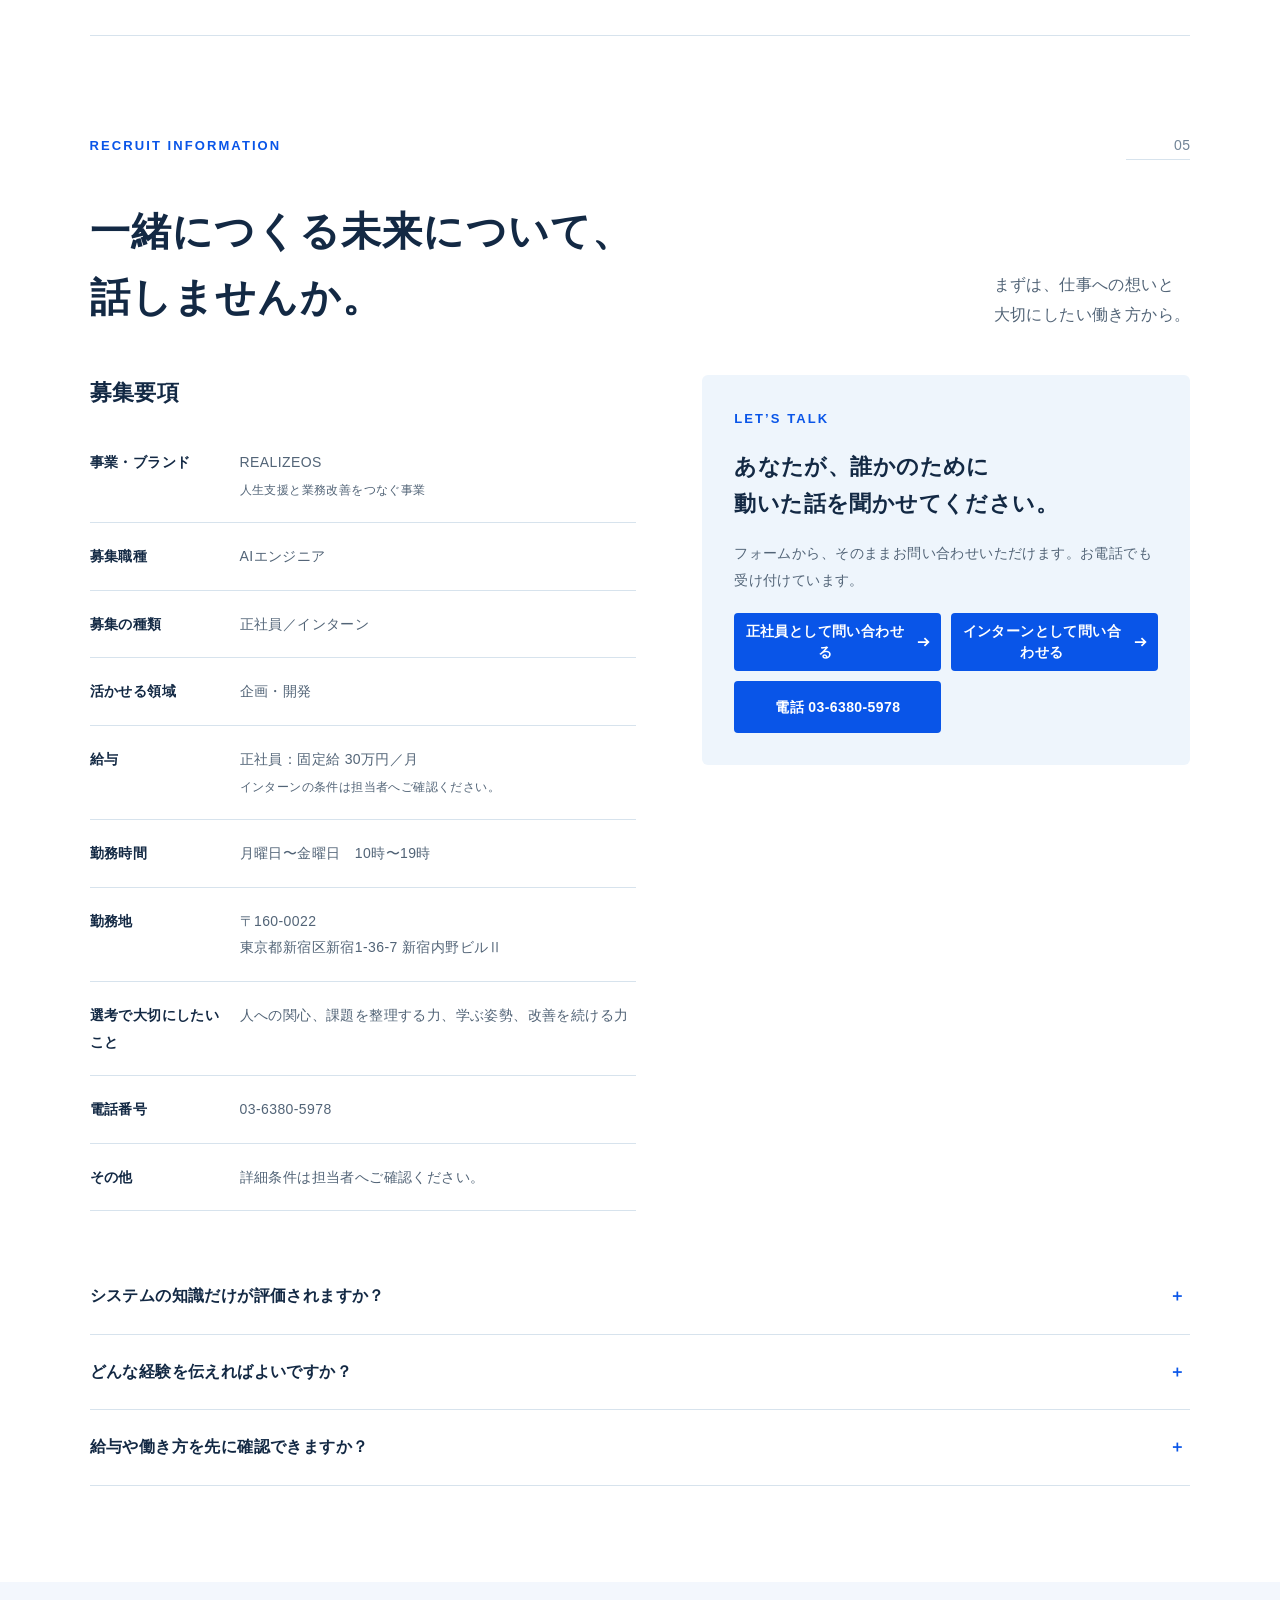
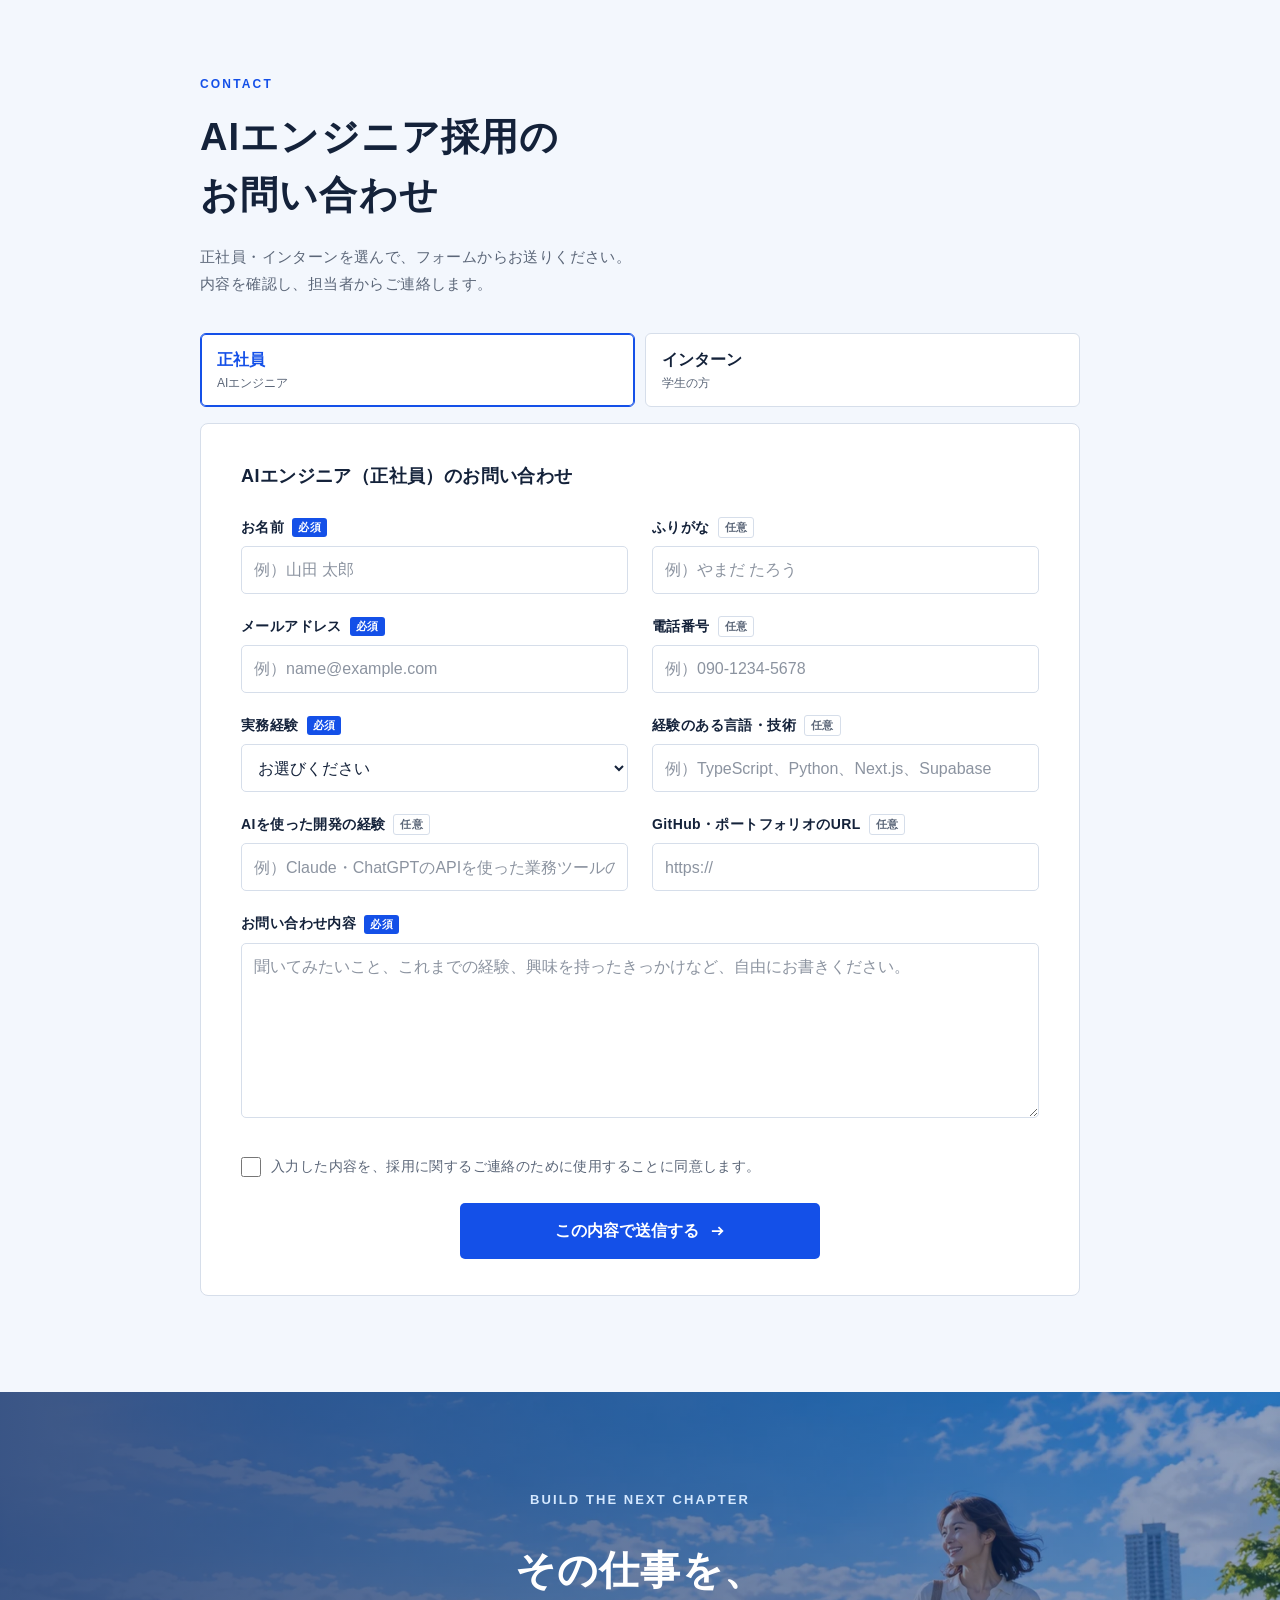
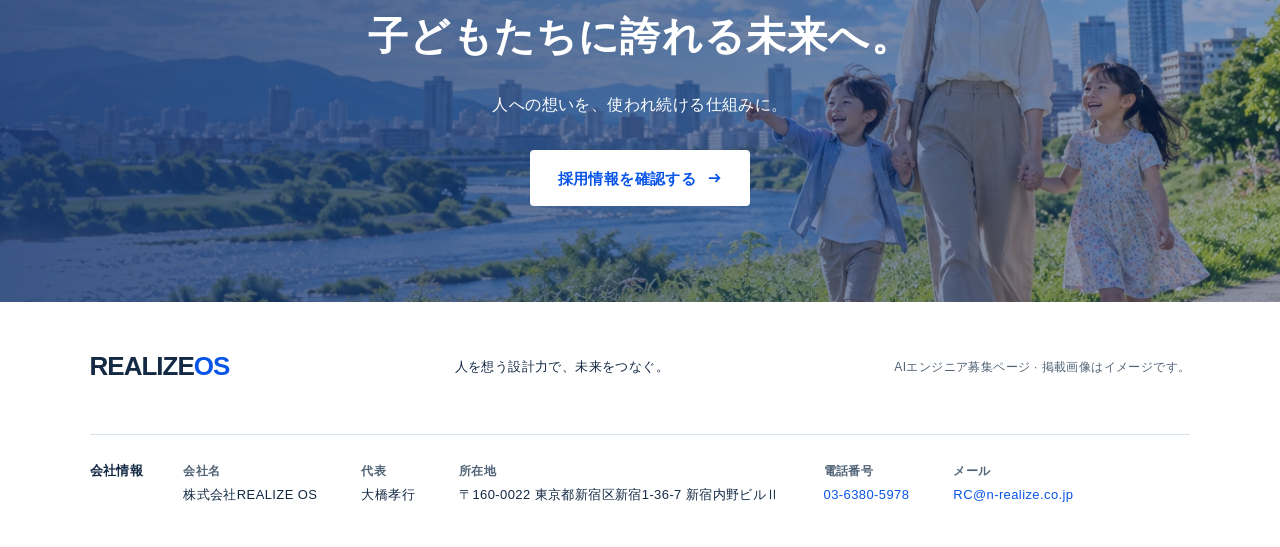
==== commit 1fb06c59: "AIエンジニア版: 会社情報を追加、入口カードの写真を社長支給の画像に差し替え Co-Authored-By: Claude Opus 5.5 <noreply@anthropic.com>" ====
--- a/ai-engineer/index.html
+++ b/ai-engineer/index.html
@@ -1,6 +1,6 @@
 <!DOCTYPE html>
 
-<html lang="ja"><head><meta charset="utf-8"/><meta content="width=device-width, initial-scale=1" name="viewport"/><title>REALIZEOS 採用｜AIエンジニア募集</title><meta content="人を想う設計力で、人生支援のAIと仕組みをつくるAIエンジニアを募集しています。月曜日〜金曜日 10時〜19時、固定給30万円／月。" name="description"/><meta content="#0955e8" name="theme-color"/><link href="https://nrealize6078-hue.github.io/realizeos-future-careers-lp/ai-engineer/" rel="canonical"/><link href="data:image/svg+xml,%3Csvg xmlns='http://www.w3.org/2000/svg' viewBox='0 0 32 32'%3E%3Crect width='32' height='32' rx='7' fill='%230955e8'/%3E%3Cpath d='M9 24V8h8a5 5 0 0 1 0 10h-8m8 0 7 6' fill='none' stroke='white' stroke-width='3'/%3E%3C/svg%3E" rel="icon" type="image/svg+xml"/><link href="../style.css?v=20261003c" rel="stylesheet"/><link href="../contact.css?v=20261003j" rel="stylesheet"/><link href="ai.css?v=20261003i" rel="stylesheet"/><script>(function(d){d.classList.add("ai-anim");setTimeout(function(){if(!window.__aiReady)d.classList.remove("ai-anim")},3000)})(document.documentElement)</script></head>
+<html lang="ja"><head><meta charset="utf-8"/><meta content="width=device-width, initial-scale=1" name="viewport"/><title>REALIZEOS 採用｜AIエンジニア募集</title><meta content="人を想う設計力で、人生支援のAIと仕組みをつくるAIエンジニアを募集しています。月曜日〜金曜日 10時〜19時、固定給30万円／月。" name="description"/><meta content="#0955e8" name="theme-color"/><link href="https://nrealize6078-hue.github.io/realizeos-future-careers-lp/ai-engineer/" rel="canonical"/><link href="data:image/svg+xml,%3Csvg xmlns='http://www.w3.org/2000/svg' viewBox='0 0 32 32'%3E%3Crect width='32' height='32' rx='7' fill='%230955e8'/%3E%3Cpath d='M9 24V8h8a5 5 0 0 1 0 10h-8m8 0 7 6' fill='none' stroke='white' stroke-width='3'/%3E%3C/svg%3E" rel="icon" type="image/svg+xml"/><link href="../style.css?v=20261003c" rel="stylesheet"/><link href="../contact.css?v=20261003j" rel="stylesheet"/><link href="ai.css?v=20261003q" rel="stylesheet"/><script>(function(d){d.classList.add("ai-anim");setTimeout(function(){if(!window.__aiReady)d.classList.remove("ai-anim")},3000)})(document.documentElement)</script></head>
 <body><a class="skip" href="#mission">本文へ</a><header><a aria-label="REALIZEOS 採用 トップ" class="brand" href="#top">REALIZE<span>OS</span><small>RECRUITING</small></a><nav aria-label="メインナビゲーション"><a href="#mission"><w-l><w-b>私たちの</w-b><w-b>想い</w-b></w-l></a><a href="#work"><w-l><w-b>仕事を</w-b><w-b>知る</w-b></w-l></a><a class="nav-cta" href="#recruit"><w-l><w-b>募集要項</w-b></w-l></a></nav></header>
 <main id="top"><section class="hero"><img alt="青空の下、これからの日本を象徴する街へ歩く親子のイメージ" class="hero-image" height="1024" src="../assets/future.webp" width="1536"/><div class="hero-shade"></div><div class="hero-copy"><p class="eyebrow">REALIZEOS AI ENGINEER</p><p class="hero-recruit"><span class="hero-recruit-tag"><w-b>AI開発人材</w-b></span><w-b>正社員・インターン募集中</w-b></p><h1><w-b>その</w-b><w-b>想いが、</w-b><br/><w-b>日本の</w-b><w-b>明日を</w-b><br/><span><w-b>つくっていく。</w-b></span></h1><p class="hero-lead"><w-b>人を</w-b><w-b>想う</w-b><w-b>設計力で、</w-b><br/><w-b>子どもたちの</w-b><w-b>明るい</w-b><w-b>未来を</w-b><w-b>つなぐ</w-b><w-b>仕事。</w-b></p><a class="button blue" href="#recruit"><w-l><w-b>募集要項を</w-b><w-b>見る</w-b></w-l></a></div><div class="hero-bottom"><span><w-b>人への</w-b><w-b>想いを、</w-b><w-b>使われ続ける</w-b><w-b>仕組みに。</w-b></span><span>01 / OUR FUTURE</span></div></section>
 <section class="intro wrap" id="mission"><div class="section-top"><span class="eyebrow">OUR BELIEF</span><span class="section-no">01</span></div><div class="intro-grid"><h2><w-b>次の</w-b><w-b>時代の</w-b><w-b>看板を、</w-b><br/><em><w-b>人を</w-b><w-b>想う</w-b><w-b>設計力</w-b></em>で<br/><w-b>つくろう。</w-b></h2><div class="prose"><p><w-b>会社を</w-b><w-b>選ぶ</w-b><w-b>とき、</w-b><w-b>知名度や</w-b><w-b>規模は、</w-b><w-b>ひとつの</w-b><w-b>判断材料に</w-b><w-b>なる。</w-b><w-b>私たちは、</w-b><w-b>あなたが</w-b><w-b>「誰の</w-b><w-b>ために、</w-b><w-b>どんな</w-b><w-b>仕事を</w-b><w-b>したいか」も</w-b><w-b>大切に</w-b><w-b>したい。</w-b></p><p><w-b>目の前の</w-b><w-b>人の</w-b><w-b>話を</w-b><w-b>聞く。</w-b><w-b>本人も</w-b><w-b>言葉に</w-b><w-b>できていない</w-b><w-b>困りごとを、</w-b><w-b>一緒に</w-b><w-b>見つける。</w-b><w-b>そして、</w-b><w-b>明日から</w-b><w-b>使える</w-b><w-b>仕組みに</w-b><w-b>変えていく。</w-b></p><p><w-b>AIを</w-b><w-b>活用して</w-b><w-b>仕組みを</w-b><w-b>つくる</w-b><w-b>私たちが</w-b><w-b>重視するのは、</w-b><strong><w-b>「誰の、</w-b><w-b>何を、</w-b><w-b>どう</w-b><w-b>よく</w-b><w-b>するのか」</w-b></strong><w-b>を考える力。</w-b><w-b>技術を</w-b><w-b>学ぶ力と、</w-b><w-b>人を</w-b><w-b>理解しようと</w-b><w-b>する</w-b><w-b>姿勢。</w-b><w-b>その</w-b><w-b>両方を</w-b><w-b>育てていきます。</w-b></p><p class="statement" data-fit="" style="--fit:5.838vw;--fit-cap:22px"><w-b>「これが</w-b><w-b>あって</w-b><w-b>よかった。」</w-b><br/><w-b>その</w-b><w-b>信頼を、</w-b><w-b>私たちの</w-b><w-b>看板に。</w-b></p></div></div></section>
@@ -10,7 +10,7 @@
 <section class="wrap people" id="people"><div class="section-top"><span class="eyebrow">WHO WE WANT TO MEET</span><span class="section-no">04</span></div><div class="people-grid"><div><h2><w-b>人への</w-b><w-b>関心を、</w-b><br/><w-b><em>行動にできる人</em>と。</w-b></h2><p data-fit="" style="--fit:4.523vw;--fit-cap:15px"><w-b>派手な</w-b><w-b>実績だけでなく、</w-b><br/><w-b>誰かの</w-b><w-b>ために</w-b><w-b>考え、</w-b><w-b>動いた</w-b><w-b>経験を。</w-b><br/><w-b>あなた</w-b><w-b>自身の</w-b><w-b>言葉で</w-b><w-b>聞かせてください。</w-b></p></div><ol class="qualities"><li><span>01</span><div><h3><w-b>聞く。</w-b><w-b>背景まで</w-b><w-b>想像する。</w-b></h3><p><w-b>相手の</w-b><w-b>事情を</w-b><w-b>理解しようと</w-b><w-b>する</w-b><w-b>姿勢。</w-b></p></div></li><li><span>02</span><div><h3><w-b>考える。</w-b><w-b>使える</w-b><w-b>形に</w-b><w-b>する。</w-b></h3><p><w-b>複雑な</w-b><w-b>話を</w-b><w-b>整理し、</w-b><w-b>手順や</w-b><w-b>提案に</w-b><w-b>変える力。</w-b></p></div></li><li><span>03</span><div><h3><w-b>学ぶ。</w-b><w-b>新しい</w-b><w-b>可能性を</w-b><w-b>試す。</w-b></h3><p><w-b>AIや</w-b><w-b>技術を</w-b><w-b>学び、</w-b><w-b>人に</w-b><w-b>役立つ形で</w-b><w-b>活かす意欲。</w-b></p></div></li><li><span>04</span><div><h3><w-b>続ける。</w-b><w-b>使われるまで</w-b><w-b>向き合う。</w-b></h3><p><w-b>うまく</w-b><w-b>いかなければ、</w-b><w-b>現場に</w-b><w-b>戻って</w-b><w-b>改善する</w-b><w-b>姿勢。</w-b></p></div></li></ol></div></section>
 <section class="recruit wrap" id="recruit"><div class="section-top"><span class="eyebrow">RECRUIT INFORMATION</span><span class="section-no">05</span></div><div class="section-heading"><h2 data-fit="" style="--fit:6.277vw;--fit-cap:29px"><w-b>一緒に</w-b><w-b>つくる</w-b><w-b>未来に</w-b><w-b>ついて、</w-b><br/><w-b>話しませんか。</w-b></h2><p><w-b>まずは、</w-b><w-b>仕事への</w-b><w-b>想いと</w-b><br/><w-b>大切に</w-b><w-b>したい</w-b><w-b>働き方から。</w-b></p></div><div class="recruit-grid"><div><h3><w-b>募集要項</w-b></h3><dl><div><dt><w-b>事業・ブランド</w-b></dt><dd>REALIZEOS<br/><small><w-b>人生支援と</w-b><w-b>業務改善を</w-b><w-b>つなぐ</w-b><w-b>事業</w-b></small></dd></div><div><dt><w-b>募集職種</w-b></dt><dd><w-b>AIエンジニア</w-b></dd></div><div><dt><w-b>募集の</w-b><w-b>種類</w-b></dt><dd><w-b>正社員／インターン</w-b></dd></div><div><dt><w-b>活かせる</w-b><w-b>領域</w-b></dt><dd><w-b>企画・開発</w-b></dd></div><div><dt><w-b>給与</w-b></dt><dd><w-b>正社員：固定給 30万円／月</w-b><br/><small><w-b>インターンの</w-b><w-b>条件は</w-b><w-b>担当者へ</w-b><w-b>ご確認ください。</w-b></small></dd></div><div><dt><w-b>勤務時間</w-b></dt><dd><w-b>月曜日〜金曜日　10時〜19時</w-b></dd></div><div><dt><w-b>勤務地</w-b></dt><dd><w-b>〒160-0022</w-b><br/>東京都新宿区新宿1-36-7 新宿内野ビルⅡ</dd></div><div><dt><w-b>選考で</w-b><w-b>大切に</w-b><w-b>したい</w-b><w-b>こと</w-b></dt><dd><w-b>人への</w-b><w-b>関心、</w-b><w-b>課題を</w-b><w-b>整理する</w-b><w-b>力、</w-b><w-b>学ぶ姿勢、</w-b><w-b>改善を</w-b><w-b>続ける力</w-b></dd></div><div><dt><w-b>電話番号</w-b></dt><dd><a href="tel:0363805978">03-6380-5978</a></dd></div><div><dt><w-b>その他</w-b></dt><dd><w-b>詳細条件は</w-b><w-b>担当者へ</w-b><w-b>ご確認ください。</w-b></dd></div></dl></div><aside class="contact-card"><p class="eyebrow">LET’S TALK</p><h3 data-fit="" style="--fit:4.895vw;--fit-cap:20px"><w-b>あなたが、</w-b><w-b>誰かの</w-b><w-b>ために</w-b><br/><w-b>動いた</w-b><w-b>話を</w-b><w-b>聞かせてください。</w-b></h3><p><w-b>フォームから、</w-b><w-b>そのまま</w-b><w-b>お問い合わせいただけます。</w-b><w-b>お電話でも</w-b><w-b>受け付けています。</w-b></p><div class="contact-links"><a class="contact-link" href="#contact-fulltime"><w-l><w-b>正社員として</w-b><w-b>問い合わせる</w-b></w-l></a><a class="contact-link" href="#contact-intern"><w-l><w-b>インターンとして</w-b><w-b>問い合わせる</w-b></w-l></a><a class="contact-link contact-tel" href="tel:0363805978"><w-l><w-b>電話 03-6380-5978</w-b></w-l></a></div></aside></div><div class="faq"><details><summary><w-l><w-b>システムの</w-b><w-b>知識だけが</w-b><w-b>評価されますか？</w-b></w-l></summary><p><w-b>技術や</w-b><w-b>専門知識に</w-b><w-b>加え、</w-b><w-b>相手の</w-b><w-b>話を</w-b><w-b>聞く</w-b><w-b>力や、</w-b><w-b>現場の</w-b><w-b>課題を</w-b><w-b>整理する</w-b><w-b>力も</w-b><w-b>大切に</w-b><w-b>します。</w-b><w-b>必要な</w-b><w-b>経験・スキルは、</w-b><w-b>担当者へ</w-b><w-b>ご確認ください。</w-b></p></details><details><summary><w-l><w-b>どんな</w-b><w-b>経験を</w-b><w-b>伝えればよいですか？</w-b></w-l></summary><p><w-b>お客様の</w-b><w-b>困りごとに</w-b><w-b>気づいて</w-b><w-b>提案した</w-b><w-b>経験、</w-b><w-b>同僚の</w-b><w-b>仕事を</w-b><w-b>楽に</w-b><w-b>した</w-b><w-b>工夫など、</w-b><w-b>身近な</w-b><w-b>出来事で</w-b><w-b>構いません。</w-b><w-b>成功した</w-b><w-b>話だけでなく、</w-b><w-b>うまく</w-b><w-b>いかずに</w-b><w-b>考え直した</w-b><w-b>経験も</w-b><w-b>聞かせてください。</w-b></p></details><details><summary><w-l><w-b>給与や</w-b><w-b>働き方を</w-b><w-b>先に</w-b><w-b>確認できますか？</w-b></w-l></summary><p><w-b>固定給・</w-b><w-b>勤務時間・</w-b><w-b>勤務地は、</w-b><w-b>この</w-b><w-b>ページの</w-b><w-b>募集要項に</w-b><w-b>記載しています。</w-b><w-b>その</w-b><w-b>ほかの</w-b><w-b>詳細条件は、</w-b><w-b>担当者へ</w-b><w-b>ご確認ください。</w-b></p></details></div></section>
 <!-- rc-contact:start -->
-<section aria-labelledby="contact-title" class="rc-contact cf-light" data-endpoint="" id="contact">
+<section aria-labelledby="contact-title" class="rc-contact cf-light" data-endpoint="https://script.google.com/macros/s/AKfycbzgnrROFzvEzspcUdv5VcIF0VFmdkFeEQer0xYwiLQr1428AKD1A2TQwjYQHFRLWhnEtA/exec" id="contact">
 <div class="cf-inner">
 <p class="cf-eyebrow">CONTACT</p>
 <h2 id="contact-title"><w-b>AIエンジニア採用の</w-b><br/><w-b>お問い合わせ</w-b></h2>
@@ -39,4 +39,4 @@
 </div>
 </section>
 <!-- rc-contact:end -->
-<section class="closing"><img alt="明るい未来へ歩く親子のイメージ" height="1024" loading="lazy" src="../assets/future.webp" width="1536"/><div><p class="eyebrow">BUILD THE NEXT CHAPTER</p><h2 data-fit="" style="--fit:6.377vw;--fit-cap:28px"><w-b>その</w-b><w-b>仕事を、</w-b><br/><w-b>子どもたちに</w-b><w-b>誇れる</w-b><w-b>未来へ。</w-b></h2><p><w-b>人への</w-b><w-b>想いを、</w-b><w-b>使われ続ける</w-b><w-b>仕組みに。</w-b></p><a class="button white" href="#recruit"><w-l><w-b>採用情報を</w-b><w-b>確認する</w-b></w-l></a></div></section></main><footer><a class="brand" href="#top">REALIZE<span>OS</span></a><p><w-b>人を</w-b><w-b>想う</w-b><w-b>設計力で、</w-b><w-b>未来を</w-b><w-b>つなぐ。</w-b></p><small><w-b>AIエンジニア募集ページ · 掲載画像は</w-b><w-b>イメージです。</w-b></small></footer><script src="main.js?v=20261003o"></script><script src="ai.js?v=20261003i"></script><script src="../contact.js?v=20261003j"></script></body></html>
+<section class="closing"><img alt="明るい未来へ歩く親子のイメージ" height="1024" loading="lazy" src="../assets/future.webp" width="1536"/><div><p class="eyebrow">BUILD THE NEXT CHAPTER</p><h2 data-fit="" style="--fit:6.377vw;--fit-cap:28px"><w-b>その</w-b><w-b>仕事を、</w-b><br/><w-b>子どもたちに</w-b><w-b>誇れる</w-b><w-b>未来へ。</w-b></h2><p><w-b>人への</w-b><w-b>想いを、</w-b><w-b>使われ続ける</w-b><w-b>仕組みに。</w-b></p><a class="button white" href="#recruit"><w-l><w-b>採用情報を</w-b><w-b>確認する</w-b></w-l></a></div></section></main><footer><a class="brand" href="#top">REALIZE<span>OS</span></a><p><w-b>人を</w-b><w-b>想う</w-b><w-b>設計力で、</w-b><w-b>未来を</w-b><w-b>つなぐ。</w-b></p><small><w-b>AIエンジニア募集ページ · 掲載画像は</w-b><w-b>イメージです。</w-b></small><div aria-labelledby="company-title" class="footer-company" role="region"><p class="footer-company-title" id="company-title"><w-b>会社情報</w-b></p><dl><div><dt><w-b>会社名</w-b></dt><dd><span class="nw"><w-b>株式会社REALIZE OS</w-b></span></dd></div><div><dt><w-b>代表</w-b></dt><dd><w-b>大橋孝行</w-b></dd></div><div><dt><w-b>所在地</w-b></dt><dd><span class="nw"><w-b>〒160-0022</w-b></span> <span class="nw"><w-b>東京都新宿区新宿1-36-7</w-b></span> <span class="nw"><w-b>新宿内野ビルⅡ</w-b></span></dd></div><div><dt><w-b>電話番号</w-b></dt><dd><a href="tel:0363805978">03-6380-5978</a></dd></div><div><dt><w-b>メール</w-b></dt><dd><a href="mailto:RC@n-realize.co.jp">RC@n-realize.co.jp</a></dd></div></dl></div></footer><script src="main.js?v=20261003o"></script><script src="ai.js?v=20261003q"></script><script src="../contact.js?v=20261003j"></script></body></html>
--- a/ai-engineer/ai.css
+++ b/ai-engineer/ai.css
@@ -81,3 +81,15 @@
   .ai-anim [data-ai-r],.ai-anim figure[data-ai-r]>img{opacity:1;transform:none;clip-path:none;transition:none}
   .ai-arrow::before{animation:none!important}
 }
+
+/* 会社情報（フッター内・2026-10-03） */
+footer{flex-wrap:wrap}
+.footer-company{flex:1 0 100%;order:9;display:flex;align-items:baseline;gap:8px 40px;margin-top:22px;padding-top:24px;border-top:1px solid var(--line)}
+.footer-company-title{flex:none;font-size:13px;font-weight:800;color:var(--ink)}
+.footer-company dl{display:flex;flex-wrap:wrap;gap:12px 44px;margin:0}
+.footer-company dl>div{display:block;padding:0;border:0;font-size:13px}
+.footer-company dt{font-size:12px;font-weight:700;color:var(--muted)}
+.footer-company dd{margin:2px 0 0;color:var(--ink);font-size:13px;line-height:1.7}
+.footer-company .nw{white-space:nowrap}
+.footer-company a{color:var(--blue)}
+@media(max-width:680px){.footer-company{display:block;margin-top:18px;padding-top:20px}.footer-company dl{display:grid;grid-template-columns:1fr;gap:12px;margin-top:12px}}
